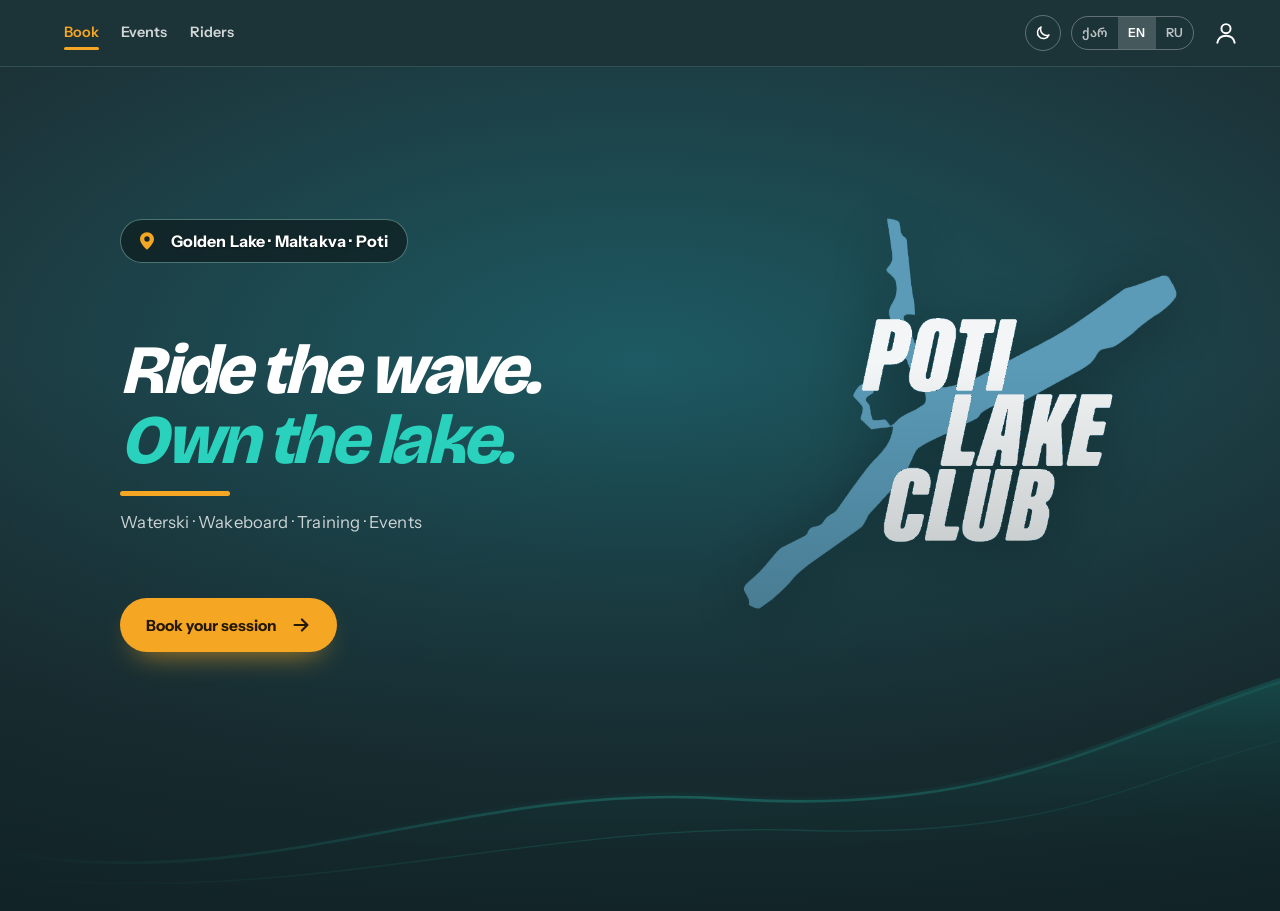
==== index.html @ cf38146a "Lake photo tapped again cancels it; lake tabs removed; lake titles above the hours open that lake Co" ====
<!doctype html>
<html lang="ka">
<head>
  <meta charset="utf-8">
  <meta name="viewport" content="width=device-width, initial-scale=1">
  <title>შენი ტალღა ოქროს ტბაზე — Poti Lake Club</title>
<link rel="canonical" href="https://davitiarchaia.github.io/poti-waterski/">
<meta property="og:type" content="website">
<meta property="og:site_name" content="Poti Lake Club">
<meta property="og:url" content="https://davitiarchaia.github.io/poti-waterski/">
<meta property="og:title" content="Poti Lake Club — წყლის თხილამური და ვეიკბორდი ოქროს ტბაზე">
<meta property="og:description" content="Waterski · Wakeboard · Training · Events — Golden Lake, Maltakva, Poti. დაჯავშნე ონლაინ.">
<meta property="og:image" content="https://davitiarchaia.github.io/poti-waterski/img/app-icon-1024.png">
<meta name="twitter:card" content="summary">
  <meta name="description" content="წყლის თხილამური და ვეიკბორდი ოქროს ტბაზე, მალთაყვა, ფოთი — თავისუფალი საათები, ამინდი და ონლაინ ჯავშანი. Waterski &amp; wakeboard booking on Golden Lake, Poti.">
        <meta name="theme-color" content="#26225b">
  <link rel="icon" type="image/png" href="img/favicon-64.png">
  <link rel="apple-touch-icon" href="img/apple-touch-icon.png">
  <link rel="preconnect" href="https://fonts.googleapis.com">
  <link rel="preconnect" href="https://fonts.gstatic.com" crossorigin>
  <link href="https://fonts.googleapis.com/css2?family=Bricolage+Grotesque:opsz,wght@12..96,500..800&family=Instrument+Sans:wght@400..700&family=Noto+Sans+Display:wght@400;600;700;800&family=Noto+Sans+Georgian:wght@400;600;700;900&display=swap" rel="stylesheet">
  <meta name="color-scheme" content="light dark">
  <script src="theme.js?v=20261126j"></script>
  <link rel="stylesheet" href="styles.css?v=20261126j">
<script>(function(){var o=0;try{o=sessionStorage.getItem("pw.open")||+sessionStorage.getItem("pw.step")>0}catch(e){}if(!o&&!location.hash&&!/[?&]pay=/.test(location.search))document.documentElement.classList.add("gate")})();</script>
<script>document.documentElement.classList.add("boot");setTimeout(function(){document.documentElement.classList.remove("boot")},4000)</script>
<style>html.boot body{visibility:hidden}</style>
</head>
<body>

<header class="top">
  <nav class="top-nav" aria-label="Sections">
    <a href="#bookingForm" data-i18n="navBook"></a>
    <a href="events.html" data-i18n="navEvents"></a>
    <a href="riders.html" data-i18n="navRiders"></a>
  </nav>
  <div class="top-right">
    <div class="lang" role="group" aria-label="Language">
      <button type="button" data-lang="ka">ქარ</button><button type="button" data-lang="en">EN</button><button type="button" data-lang="ru">RU</button>
    </div>
    <div class="account" id="account"></div>
  </div>
</header>

<main class="layout">
  <aside class="visual">
    <img class="hero-bg" src="img/logo-light.png" alt="" fetchpriority="high">
    <svg class="hero-wave" viewBox="0 0 1440 320" preserveAspectRatio="none" aria-hidden="true"><defs><linearGradient id="hw1" x1="0" x2="1"><stop offset="0" stop-color="#2ad1bd" stop-opacity="0"/><stop offset=".55" stop-color="#2ad1bd" stop-opacity=".55"/><stop offset="1" stop-color="#2ad1bd" stop-opacity=".15"/></linearGradient><linearGradient id="hw2" x1="0" x2="0" y1="0" y2="1"><stop offset="0" stop-color="#1aa79a" stop-opacity=".35"/><stop offset="1" stop-color="#0b2a2e" stop-opacity="0"/></linearGradient></defs><path d="M0 250 C 300 300 520 170 820 190 S 1250 120 1440 60 L1440 320 L0 320Z" fill="url(#hw2)"/><path d="M0 255 C 300 305 520 175 820 195 S 1250 125 1440 65" fill="none" stroke="url(#hw1)" stroke-width="3"/><path d="M0 280 C 320 320 600 220 900 230 S 1280 170 1440 130" fill="none" stroke="url(#hw1)" stroke-width="1.5" opacity=".6"/></svg>
    <div class="visual-text">
      <img class="hero-logo" src="img/logo-light.png" alt="Poti Lake Club" width="716" height="647">
      <p class="eyebrow" data-i18n="place"></p>
      <h1><span data-i18n="h1a"></span><br><em data-i18n="h1b"></em></h1>
      <span class="h-bar" aria-hidden="true"></span>
      <p class="hero-sub" data-i18n="heroSub"></p>
      <a class="hero-cta" href="#bookingForm"><span data-i18n="heroCta"></span><svg viewBox="0 0 24 24" width="22" height="22" fill="none" stroke="currentColor" stroke-width="2.4" stroke-linecap="round" stroke-linejoin="round" aria-hidden="true"><path d="M5 12h14M13 6l6 6-6 6"/></svg></a>
      <div class="wx-now" id="wxNow" hidden></div>
    </div>
  </aside>

  <section class="booking" aria-label="Booking">
    <form id="bookingForm" novalidate>
      <section class="offers" id="offers" hidden>
        <h2 data-i18n="offersTitle"></h2>
        <div class="offer-row" id="offerRow"></div>
      </section>
      <fieldset class="step">
        <legend><i>1</i> <span data-i18n="s1"></span></legend>
        <div class="rides" id="rides"></div>
        <div class="equip" id="equipBox" hidden></div>
      </fieldset>

      <fieldset class="step">
        <legend><i>4</i> <span data-i18n="s4"></span> <button type="button" class="help-btn" id="rHelpBtn" aria-label="?" aria-expanded="false" aria-controls="rHelp">?</button></legend>
        <div class="help-pop" id="rHelp" role="tooltip" hidden><b data-i18n="rhTitle"></b><p data-i18n="rhText"></p></div>
        <div class="rgroups" id="rgroups"></div>
        <div class="rg-foot"><button type="button" class="btn-small add-r" id="addRider" data-i18n="addRiders"></button><b id="rTotal" aria-live="polite"></b></div>
        <p class="r-need" id="rNeed" role="alert" data-i18n="errRiders"></p>
      </fieldset>

      <fieldset class="step">
        <legend><i>2</i> <span data-i18n="s2"></span></legend>
        <div class="cal">
          <div class="cal-head">
            <button type="button" class="cal-nav" id="calPrev" aria-label="‹">‹</button>
            <h3 id="calTitle" aria-live="polite"></h3>
            <button type="button" class="cal-nav" id="calNext" aria-label="›">›</button>
          </div>
          <div class="cal-wd" id="calWd"></div>
          <div class="cal-grid" id="calGrid" role="grid"></div>
          <p class="cal-note" id="calNote" hidden></p>
          <ul class="cal-legend">
            <li><i class="lg free"></i><span data-i18n="free"></span></li>
            <li><i class="lg few"></i><span data-i18n="few"></span></li>
            <li><i class="lg full"></i><span data-i18n="full"></span></li>
            <li><i class="lg closed"></i><span data-i18n="closed"></span></li>
          </ul>
        </div>
      </fieldset>

      <fieldset class="step">
        <legend><i>3</i> <span data-i18n="s3q"></span> <small class="day-sub" id="daySub"></small></legend>
        <div class="lake-pick" id="lakePick" hidden><span data-i18n="lakeChoose"></span><div class="lake-opts" id="lakeOpts" role="radiogroup"></div><p class="lake-hint" id="lakeHint" hidden></p></div>
        <div class="legs" id="legs" hidden></div>
        <div class="dur-row"><span><span data-i18n="durLabel"></span> <b id="durLake"></b></span><div class="dur2" id="dur"></div></div>
        <div class="day-wx" id="dayWx" hidden></div>
        <div class="slots" id="slots" role="radiogroup"></div>
        <div class="coach-pick" id="coachPick" hidden>
          <h4 data-i18n="coachTitle"></h4>
          <p class="coach-note" id="coachNote" hidden></p>
          <div class="coaches" id="coaches" role="radiogroup"></div>
        </div>
        <div class="coach-pick" id="boatPick" hidden>
          <h4 data-i18n="boatTitle"></h4>
          <div class="coaches" id="boats" role="radiogroup"></div>
        </div>
      </fieldset>


      <fieldset class="step">
        <legend><i>5</i> <span data-i18n="s5"></span></legend>
        <div class="pay-methods" id="payMethods" role="radiogroup" aria-label="Payment method">
          <label class="pm"><input type="radio" name="paym" value="card" checked><b data-i18n="pmCard"></b><small data-i18n="pmCardSub"></small></label>
          <label class="pm"><input type="radio" name="paym" value="google_pay"><b>Google Pay</b><small data-i18n="pmWallet"></small></label>
          <label class="pm"><input type="radio" name="paym" value="apple_pay"><b>Apple Pay</b><small data-i18n="pmWallet"></small></label>
        </div>
        <p class="pay-secure" id="paySecure"></p>
        <!-- name / e-mail come from the signed-in account; the phone is asked only when the account has none -->
        <input name="name" type="hidden"><input name="email" type="hidden">
        <label id="phoneAsk" hidden><span data-i18n="phoneNeed"></span><input name="phone" type="tel" autocomplete="tel" inputmode="tel" maxlength="30" placeholder="+995 5XX XX XX XX"></label>
        <label><span><span data-i18n="notes"></span> <span class="opt" data-i18n="optional"></span></span><textarea name="notes" rows="2" maxlength="500" data-i18n-ph="notesPh"></textarea></label>
      </fieldset>

      <div class="pass-use" id="passUse" hidden>
        <label class="check"><input type="checkbox" id="usePass"> <span data-i18n="usePass"></span></label>
        <select id="passSel" aria-label="Pass"></select>
      </div>
      <div class="summary" aria-live="polite">
        <div><p id="sumRide"></p><p id="sumWhen" class="muted"></p><span class="sum-offer" id="sumOffer" hidden></span></div>
        <div class="sum-price"><span data-i18n="total"></span><b id="sumTotal"></b></div>
      </div>
      <p class="hold-note" id="holdNote" hidden data-i18n="holdNote"></p>
      <label class="check agree"><input type="checkbox" id="agree"> <span><span data-i18n="agree1"></span> <a href="terms.html" target="_blank" data-i18n="agreeLink"></a></span></label>
      <p class="form-error" id="formError" role="alert"></p>
      <button class="btn" type="submit" id="submitBtn"></button>
      <dialog class="cf-dlg eq-dlg" id="eqDlg" aria-labelledby="eqNoneTitle">
        <button type="button" class="dlg-x" id="eqX" aria-label="Close">✕</button>
        <div class="dlg-ico"><svg viewBox="0 0 64 64" aria-hidden="true"><g transform="rotate(22 22 32)"><rect x="12" y="6" width="8" height="50" rx="4" fill="currentColor"/><rect x="24" y="6" width="8" height="50" rx="4" fill="currentColor"/><rect x="13.5" y="24" width="5" height="6" rx="1.5" fill="#cfeae5"/><rect x="13.5" y="32" width="5" height="5" rx="1.5" fill="#cfeae5"/><rect x="25.5" y="24" width="5" height="6" rx="1.5" fill="#cfeae5"/><rect x="25.5" y="32" width="5" height="5" rx="1.5" fill="#cfeae5"/></g><path d="M31 50c7 5 13 2 15-5l1-5" fill="none" stroke="currentColor" stroke-width="2.6" stroke-linecap="round"/><path d="M47 40l-8-12 19-2z" fill="none" stroke="currentColor" stroke-width="2.6" stroke-linejoin="round"/></svg></div>
        <h3 id="eqNoneTitle" data-i18n="eqNoneTitle"></h3>
        <p data-i18n="eqNoneText"></p>
        <div class="cf-btns"><button type="button" class="btn ghost" id="eqBack" data-i18n="eqNoneBack"></button><button type="button" class="btn" id="eqGo" data-i18n="eqNoneGo"></button></div>
      </dialog>
      <dialog class="cf-dlg eq-dlg" id="coachDlg" aria-labelledby="ncTitle">
        <button type="button" class="dlg-x" id="ncX" aria-label="Close">✕</button>
        <div class="dlg-ico"><svg viewBox="0 0 64 64" aria-hidden="true"><path d="M14 34a14 14 0 1 0 28 0a14 14 0 1 0-28 0z" fill="none" stroke="currentColor" stroke-width="3.2"/><path d="M28 20h26v10H40" fill="none" stroke="currentColor" stroke-width="3.2" stroke-linejoin="round"/><circle cx="28" cy="34" r="5" fill="currentColor"/><path d="M20 20l-6-8" stroke="currentColor" stroke-width="3" stroke-linecap="round"/><path d="M14 12c-3 3-3 6 0 8" fill="none" stroke="currentColor" stroke-width="2.4" stroke-linecap="round"/></svg></div>
        <h3 id="ncTitle" data-i18n="ncTitle"></h3>
        <p data-i18n="ncText"></p>
        <div class="cf-btns"><button type="button" class="btn ghost" id="ncBack" data-i18n="eqNoneBack"></button><button type="button" class="btn" id="ncGo" data-i18n="eqNoneGo"></button></div>
      </dialog>
      <dialog class="cf-dlg" id="confirmDlg" aria-labelledby="cfTitle">
        <h3 id="cfTitle" data-i18n="cfTitle"></h3>
        <p data-i18n="cfLead"></p>
        <p class="cf-sum" id="cfSummary"></p>
        <p class="cf-q" data-i18n="cfQ"></p>
        <p class="muted" data-i18n="cfNote"></p>
        <div class="cf-btns"><button type="button" class="btn ghost" id="cfBack" data-i18n="cfBack"></button><button type="button" class="btn" id="cfGo" data-i18n="cfGo"></button></div>
      </dialog>
      <p class="fine" data-i18n="fine"></p>
    </form>

    <div class="done" id="done" hidden tabindex="-1">
      <div class="tick" aria-hidden="true">✓</div>
      <h2 data-i18n="doneTitle"></h2>
      <p id="doneText"></p>
      <div class="pay-box" id="payBox" hidden>
        <p class="pay-amount" id="payAmount"></p>
        <button class="btn" type="button" id="payBtn" data-i18n="payOnline"></button>
        <p class="fine" id="payNote"></p>
      </div>
      <a class="btn btn-wa" id="doneWa" hidden target="_blank" rel="noopener" data-i18n="doneWa"></a>
      <button class="btn-link" type="button" id="again" data-i18n="again"></button>
    </div>
  </section>
</main>

<section class="mine" id="mine" hidden>
  <div class="mine-inner">
    <h2 data-i18n="myBookings"></h2>
    <div id="mineList"></div>
  </div>
</section>

<section class="passes-sec" id="passesSec" hidden>
  <div class="mine-inner">
    <h2 data-i18n="passesTitle"></h2>
    <p class="muted sec-sub" data-i18n="passesSub"></p>
    <div class="plans" id="plans"></div>
  </div>
</section>

<section class="reviews-sec" id="reviews" hidden>
  <div class="mine-inner">
    <h2 data-i18n="reviewsTitle"></h2>
    <div class="rv-wrap" id="rvWrap"><p class="muted" data-i18n="loading"></p></div>
  </div>
</section>



<section class="weather" id="weather">
  <div class="weather-inner">
    <h2 data-i18n="wxTitle"></h2>
    <div class="wx-days" id="wxDays"><p class="muted" data-i18n="loading"></p></div>
    <p class="fine left" data-i18n="rideNote"></p>
  </div>
</section>

<section class="lakes-sec" id="lakesSec" hidden>
  <div class="mine-inner">
    <h2 data-i18n="lakesTitle"></h2>
    <p class="muted sec-sub" data-i18n="lakesSub"></p>
    <div class="lakes" id="lakes"></div>
  </div>
</section>

<section class="info" id="visit">
  <div class="info-card">
    <h3 data-i18n="where"></h3>
    <p data-i18n="address"></p>
    <iframe title="Golden Lake, Maltakva, Poti" loading="lazy"
      src="https://www.openstreetmap.org/export/embed.html?bbox=41.672%2C42.098%2C41.708%2C42.120&layer=mapnik&marker=42.10874%2C41.68986"></iframe>
    <a href="https://www.google.com/maps/search/?api=1&query=42.10874,41.68986" target="_blank" rel="noopener" data-i18n="openMaps"></a>
  </div>
  <div class="info-card">
    <h3 data-i18n="howTitle"></h3>
    <ul>
      <li><b data-i18n="hw1"></b><span data-i18n="hw1v"></span></li>
      <li><b data-i18n="hw2"></b><span data-i18n="hw2v"></span></li>
      <li><b data-i18n="hw3"></b><span data-i18n="hw3v"></span></li>
      <li><b data-i18n="hw4"></b><span data-i18n="hw4v"></span></li>
      <li><b data-i18n="hw5"></b><span data-i18n="hw5v"></span></li>
    </ul>
    <p class="fine left" data-i18n="howNote"></p>
    <a class="btn-small primary dir" href="https://www.google.com/maps/dir/?api=1&destination=42.10874,41.68986" target="_blank" rel="noopener" data-i18n="dirBtn"></a>
  </div>
  <div class="info-card know-card">
    <h3 data-i18n="know"></h3>
    <ul>
      <li><b data-i18n="k1"></b><span data-i18n="k1v"></span></li>
      <li><b data-i18n="k2"></b><span data-i18n="k2v"></span></li>
      <li><b data-i18n="k3"></b><span data-i18n="k3v"></span></li>
    </ul>
  </div>
  <div class="info-card">
    <h3 data-i18n="contact"></h3>
    <ul id="contactList"></ul>
  </div>
</section>

<footer class="foot">
  <div class="foot-inner">
    <div class="foot-brand">
      <a class="brand" href="index.html" aria-label="Poti Lake Club">
        <img class="logo" src="img/logo-light-360.png" alt="" width="52" height="47"><span>POTI <b>LAKE CLUB</b></span>
      </a>
      <p data-i18n="footTag"></p>
      <p class="foot-champ">🏆 <span data-i18n="champ"></span></p>
    </div>
    <nav class="foot-col" aria-label="Footer">
      <h4 data-i18n="footNav"></h4>
      <a href="#bookingForm" data-i18n="navBook"></a>
      <a href="#reviews" data-i18n="navReviews"></a>
      <a href="events.html" data-i18n="navEvents"></a>
      <a href="riders.html" data-i18n="navRiders"></a>
      <a href="#visit" data-i18n="navVisit"></a>
    </nav>
    <div class="foot-col">
      <h4 data-i18n="footContact"></h4>
      <div id="footContact"></div>
    </div>
  </div>
  <div class="foot-bottom">
    <p>© <span id="yr"></span> Poti Lake Club · Golden Lake, Maltakva, Poti</p>
    <p class="foot-links"><a href="terms.html" data-i18n="termsLink"></a> · <a href="terms.html#privacy" data-i18n="privacyLink"></a></p>
    <p class="credits">Photo: KaLisa Veer (Unsplash) · Weather: <a href="https://open-meteo.com" target="_blank" rel="noopener">Open-Meteo</a></p>
  </div>
</footer>

<a class="fab" id="fab" target="_blank" rel="noopener" hidden>
  <svg viewBox="0 0 24 24" aria-hidden="true"><path fill="currentColor" d="M12 2a10 10 0 0 0-8.6 15.1L2 22l5-1.3A10 10 0 1 0 12 2Zm0 18.2a8.2 8.2 0 0 1-4.2-1.1l-.3-.2-3 .8.8-2.9-.2-.3A8.2 8.2 0 1 1 12 20.2Zm4.5-6.1c-.2-.1-1.5-.7-1.7-.8s-.4-.1-.6.1-.7.8-.8 1-.3.2-.5.1a6.7 6.7 0 0 1-3.3-2.9c-.3-.4.2-.4.7-1.3.1-.2 0-.3 0-.4l-.8-1.8c-.2-.5-.4-.4-.6-.4h-.5a1 1 0 0 0-.7.3 3 3 0 0 0-.9 2.2 5.2 5.2 0 0 0 1.1 2.7 11.8 11.8 0 0 0 4.5 4c1.7.7 2.3.8 3.2.6a2.7 2.7 0 0 0 1.8-1.2 2.2 2.2 0 0 0 .1-1.3c0-.1-.2-.2-.4-.3Z"/></svg>
  <span id="fabTxt"></span>
</a>

<!-- sign in / sign up -->
<dialog class="modal" id="authModal" aria-labelledby="authTitle">
  <form method="dialog" class="modal-x"><button aria-label="Close" data-i18n-aria="close">×</button></form>
  <div class="tabs" role="tablist">
    <button type="button" role="tab" data-tab="in" data-i18n="signIn"></button>
    <button type="button" role="tab" data-tab="up" data-i18n="signUp"></button>
  </div>
  <p class="modal-intro" id="authIntro" data-i18n="authIntro"></p>
  <form id="authForm" novalidate>
    <h2 class="sr" id="authTitle"></h2>
    <div class="up-only">
      <label><span data-i18n="username"></span><input name="username" autocomplete="username" maxlength="20" pattern="[a-z0-9_]{3,20}" autocapitalize="none" spellcheck="false"><small class="hint" data-i18n="usernameHint"></small></label>
      <label><span data-i18n="fullName"></span><input name="full_name" autocomplete="name" maxlength="80"></label>
      <label><span data-i18n="birthDate"></span><input name="birth_date" type="date" min="1900-01-01" autocomplete="bday"></label>
      <label><span data-i18n="phone"></span><input name="phone" type="tel" autocomplete="tel" maxlength="30" placeholder="+995 5XX XX XX XX"></label>
    </div>
    <label><span data-i18n="email"></span><input name="email" type="email" autocomplete="email" required></label>
    <label><span data-i18n="password"></span><input name="password" type="password" minlength="8" required><small class="hint up-only" data-i18n="pwHint"></small></label>
    <p class="form-error" id="authError" role="alert"></p>
    <p class="form-ok" id="authOk" role="status"></p>
    <p class="priv-note up-only" data-i18n="privNote"></p>
    <button class="btn" type="submit" id="authBtn"></button>
    <p class="switch"><span id="switchQ"></span> <button type="button" class="btn-link inline" id="switchBtn"></button></p>
  </form>
</dialog>

<dialog class="modal gal-modal" id="galModal" aria-label="Photos">
  <form method="dialog" class="modal-x"><button aria-label="Close" data-i18n-aria="close">×</button></form>
  <figure class="gal-fig">
    <button type="button" class="gal-nav prev" id="galPrev" aria-label="‹">‹</button>
    <img id="galImg" alt="">
    <button type="button" class="gal-nav next" id="galNext" aria-label="›">›</button>
    <figcaption id="galCap"></figcaption>
  </figure>
  <div class="gal-thumbs" id="galThumbs"></div>
</dialog>

<dialog class="modal" id="reviewModal" aria-labelledby="rvTitle">
  <form method="dialog" class="modal-x"><button aria-label="Close" data-i18n-aria="close">×</button></form>
  <h2 id="rvTitle" data-i18n="reviewTitle"></h2>
  <p class="muted" id="rvFor"></p>
  <form id="reviewForm" novalidate>
    <div class="star-pick" role="radiogroup" aria-labelledby="rvTitle">
      <input type="radio" name="rating" id="st5" value="5"><label for="st5" title="5">★</label>
      <input type="radio" name="rating" id="st4" value="4"><label for="st4" title="4">★</label>
      <input type="radio" name="rating" id="st3" value="3"><label for="st3" title="3">★</label>
      <input type="radio" name="rating" id="st2" value="2"><label for="st2" title="2">★</label>
      <input type="radio" name="rating" id="st1" value="1"><label for="st1" title="1">★</label>
    </div>
    <textarea name="text" rows="4" maxlength="800" data-i18n-ph="reviewPh"></textarea>
    <p class="form-error" id="rvError" role="alert"></p>
    <button class="btn" type="submit" data-i18n="send"></button>
  </form>
</dialog>
<div class="toast" id="toast" role="status" hidden></div>

<script src="config.js?v=20261126j"></script>
<script src="demo.js?v=20261126j" defer></script>
<script src="i18n.js?v=20261126j"></script>
<script src="community-i18n.js?v=20261126j"></script>
<script src="lib.js?v=20261126j"></script>
<script src="auth-ui.js?v=20261126j"></script>
<script src="app.js?v=20261126j"></script>
<script src="wizard.js?v=20261126j"></script>
</body>
</html>
---- styles.css ----
*{box-sizing:border-box;margin:0;padding:0}
[hidden]{display:none!important}
body{font-family:'Instrument Sans','Noto Sans Display','Noto Sans Georgian',system-ui,sans-serif;color:var(--ink);background:var(--bg);line-height:1.5;-webkit-font-smoothing:antialiased}
h1,h2,h3,legend{font-family:'Bricolage Grotesque','Noto Sans Display','Noto Sans Georgian','Instrument Sans',sans-serif;letter-spacing:-.02em}
:lang(ka) h1,:lang(ka) h2,:lang(ka) h3,:lang(ka) legend{letter-spacing:0}
img,iframe{display:block;max-width:100%}
button{font:inherit;cursor:pointer;color:inherit}
button:disabled{cursor:not-allowed}
button:focus-visible,a:focus-visible,input:focus-visible,select:focus-visible{outline:2px solid var(--lake);outline-offset:2px}
.muted{color:var(--muted)}
.sr{position:absolute;width:1px;height:1px;overflow:hidden;clip:rect(0 0 0 0);white-space:nowrap}

/* ---------- header ---------- */
.top{position:sticky;top:0;z-index:30;display:flex;justify-content:space-between;align-items:center;gap:1rem;padding:.7rem clamp(16px,3vw,32px);background:var(--navy);color:#fff;min-height:56px}
.brand{display:flex;align-items:center;gap:.55rem;text-decoration:none;font-family:'Bricolage Grotesque','Instrument Sans',system-ui,sans-serif;font-weight:600;letter-spacing:.08em;white-space:nowrap}
.brand svg{width:30px;height:30px;color:var(--mint)}
.brand b{font-weight:900}
.top-right{display:flex;align-items:center;gap:.6rem}
.lang{display:flex;border:1px solid rgba(255,255,255,.3);border-radius:999px;overflow:hidden}
.lang button{background:none;border:0;color:#fff;font-size:.78rem;font-weight:600;padding:.4rem .65rem;opacity:.7}
.lang button[aria-pressed=true]{background:rgba(255,255,255,.18);opacity:1}
.account{position:relative}
.acc-btn{display:flex;align-items:center;gap:.45rem;background:var(--orange);color:#fff;border:0;border-radius:999px;padding:.45rem .95rem;font-weight:700;font-size:.88rem}
.acc-btn.on{background:rgba(255,255,255,.12);padding:.3rem .8rem .3rem .3rem}
.avatar{display:grid;place-items:center;width:28px;height:28px;border-radius:50%;background:var(--mint);color:var(--head);font-weight:800;font-size:.85rem}
.acc-name{max-width:120px;overflow:hidden;text-overflow:ellipsis;white-space:nowrap}
.acc-menu{position:absolute;right:0;top:calc(100% + 8px);min-width:200px;background:var(--card);color:var(--ink);border-radius:14px;box-shadow:0 18px 40px -12px color-mix(in srgb,var(--night) 40%,transparent);padding:.4rem;display:grid}
.acc-menu a,.acc-menu button{display:block;text-align:left;text-decoration:none;background:none;border:0;padding:.65rem .8rem;border-radius:10px;font-weight:600;font-size:.92rem}
.acc-menu a:hover,.acc-menu button:hover{background:var(--bg)}

/* ---------- layout ---------- */
.layout{display:grid;grid-template-columns:minmax(0,5fr) minmax(0,7fr);min-height:calc(100svh - 56px)}
.visual{position:sticky;top:56px;height:calc(100svh - 56px);overflow:hidden;color:#fff;background:var(--deep)}
.visual img{position:absolute;inset:0;width:100%;height:100%;object-fit:cover}
.visual::after{content:"";position:absolute;inset:0;background:linear-gradient(180deg,color-mix(in srgb,var(--night) 15%,transparent) 25%,color-mix(in srgb,var(--night) 88%,transparent))}
.visual-text{position:absolute;z-index:2;left:clamp(20px,4vw,48px);right:20px;bottom:clamp(24px,5vw,56px)}
.eyebrow{text-transform:uppercase;letter-spacing:.18em;font-size:.75rem;font-weight:600;color:var(--mint)}
.visual h1{font-size:clamp(2.8rem,6vw,5.5rem);font-weight:900;line-height:.95;margin:.6rem 0 1.2rem}
:lang(ka) .visual h1{font-size:clamp(2.4rem,5vw,4.6rem);line-height:1.05}
.visual h1 em{font-style:normal;color:var(--mint)}
.chips{list-style:none;display:flex;flex-wrap:wrap;gap:.5rem}
.chips li{background:rgba(255,255,255,.14);backdrop-filter:blur(6px);border:1px solid rgba(255,255,255,.25);padding:.35rem .8rem;border-radius:999px;font-size:.85rem}
.wx-now{display:inline-flex;align-items:center;gap:.8rem;margin-top:1rem;padding:.5rem 1rem;border-radius:14px;background:color-mix(in srgb,var(--night) 55%,transparent);backdrop-filter:blur(6px);font-size:.9rem}
.wn-ic{font-size:1.6rem}
.wx-now b{font-size:1.15rem}

.booking{padding:clamp(20px,4vw,48px);max-width:760px;width:100%}
.step{border:0;margin-bottom:2rem;min-width:0}
legend{display:flex;align-items:center;flex-wrap:wrap;gap:.6rem;font-size:1.25rem;font-weight:800;margin-bottom:.9rem}
legend i{font-style:normal;display:grid;place-items:center;width:28px;height:28px;border-radius:50%;background:var(--navy);color:#fff;font-size:.85rem;font-family:'Instrument Sans'}
.day-sub{font-family:'Instrument Sans','Noto Sans Display','Noto Sans Georgian',sans-serif;font-size:.9rem;font-weight:500;color:var(--muted)}

/* rides */
.rides{display:grid;grid-template-columns:1fr 1fr;gap:.75rem}
.ride{position:relative;display:flex;flex-direction:column;gap:.2rem;padding:1rem 1rem 1rem 1.1rem;background:var(--card);border:2px solid var(--line);border-radius:var(--r);cursor:pointer;transition:border-color .15s,box-shadow .15s}
.ride:hover{border-color:var(--mist)}
.ride input{position:absolute;opacity:0;pointer-events:none}
.ride b{font-size:1.02rem}
.ride small{color:var(--muted);font-size:.83rem}
.ride .price{margin-top:.35rem;font-weight:700;color:var(--head2)}
.ride:has(input:checked){border-color:var(--orange);box-shadow:0 0 0 4px color-mix(in srgb,var(--mint) 15%,transparent)}
.ride:has(input:focus-visible){outline:2px solid var(--ink);outline-offset:2px}
.ride .tag{position:absolute;top:-10px;right:12px;background:var(--mint);color:var(--head);font-size:.68rem;font-weight:700;padding:.15rem .5rem;border-radius:999px}

/* calendar */
.cal{position:relative;isolation:isolate;overflow:hidden;background:linear-gradient(180deg,rgba(255,255,255,0),rgba(255,255,255,.08)),url(calendar-bg.jpg) center 40%/cover no-repeat,var(--card);border:2px solid var(--line);border-radius:var(--r);padding:1rem}
.cal .cal-head h3{background:rgba(255,255,255,.9);padding:.25rem .9rem;border-radius:999px;box-shadow:0 2px 8px rgba(0,0,0,.08)}
.cal .cal-wd span,.cal .cal-legend,.cal .cal-note{color:#1f2b37;font-weight:600}
.cal .cal-legend{background:rgba(255,255,255,.9);border-radius:10px;padding:.4rem .7rem;width:fit-content}
.cal .cal-wd span{background:rgba(255,255,255,.88);border-radius:6px}
.cal .cal-nav{background:rgba(255,255,255,.92);box-shadow:0 2px 8px rgba(0,0,0,.08)}
.cal .cd{box-shadow:0 2px 8px rgba(0,0,0,.08);background:rgba(255,255,255,.9);-webkit-backdrop-filter:blur(3px);backdrop-filter:blur(3px)}
.cal .cd.full{background:rgba(251,238,238,.9)}
.cal .cd.closed{background:rgba(255,255,255,.55);color:var(--muted);box-shadow:none}
.cal .cd[aria-pressed=true]{background:var(--navy)}
.cal-head{display:flex;align-items:center;justify-content:space-between;margin-bottom:.75rem}
.cal-head h3{font-size:1.15rem}
.cal-nav{width:38px;height:38px;border-radius:50%;border:1px solid var(--line);background:var(--bg);font-size:1.3rem;line-height:1}
.cal-nav:disabled{opacity:.35}
.cal-wd,.cal-grid{display:grid;grid-template-columns:repeat(7,minmax(0,1fr));gap:.35rem}
.cal-wd span{text-align:center;font-size:.72rem;text-transform:uppercase;letter-spacing:.05em;color:var(--muted);padding:.2rem 0}
.cd{position:relative;aspect-ratio:1/1;min-height:44px;display:flex;flex-direction:column;align-items:center;justify-content:center;gap:0;border-radius:12px;border:2px solid transparent;background:var(--bg);font-weight:700}
.cd b{font-size:1rem;font-family:inherit}
.cd .cd-wx{font-size:.8rem;line-height:1}
.cd .dot{position:absolute;bottom:5px;width:6px;height:6px;border-radius:50%}
.cd.free .dot{background:var(--free)} .cd.few .dot{background:var(--few)} .cd.full .dot{background:var(--full)}
.cd.free:hover,.cd.few:hover{border-color:var(--mist)}
.cd.full{color:var(--full);background:var(--full-bg)}
.cd.closed{background:transparent;color:var(--mist);font-weight:500}
.cd.loading{background:repeating-linear-gradient(90deg,var(--tint),var(--bg) 50%,var(--tint));background-size:200% 100%;animation:shim 1.2s linear infinite;color:transparent}
.cd.today b{text-decoration:underline;text-underline-offset:3px}
.cd[aria-pressed=true]{background:var(--navy);color:#fff;border-color:var(--navy)}
.cd[aria-pressed=true] .dot{box-shadow:0 0 0 2px var(--navy)}
@keyframes shim{to{background-position:-200% 0}}
.cal-note{margin-top:.75rem;color:var(--muted);font-size:.9rem}
.cal-legend{list-style:none;display:flex;flex-wrap:wrap;gap:1rem;margin-top:.8rem;font-size:.8rem;color:var(--muted)}
.cal-legend li{display:flex;align-items:center;gap:.35rem}
.lg{width:10px;height:10px;border-radius:50%;display:inline-block}
.lg.free{background:var(--free)}.lg.few{background:var(--few)}.lg.full{background:var(--full)}.lg.closed{background:var(--mist)}

/* hours */
.day-wx{display:flex;flex-wrap:wrap;align-items:center;gap:.4rem 1rem;padding:.7rem 1rem;margin-bottom:.8rem;background:var(--tint);border-radius:12px;font-size:.88rem}
.dw-ic{font-size:1.4rem}
.score{display:inline-flex;align-items:center;gap:.3rem;font-weight:700;font-size:.78rem;padding:.15rem .55rem;border-radius:999px;background:var(--card);border:1px solid var(--line)}
.score::before{content:"";width:8px;height:8px;border-radius:50%}
.score.good::before{background:var(--good)} .score.fair::before{background:var(--warn)} .score.poor::before{background:var(--crit)}
.slots{display:grid;grid-template-columns:repeat(auto-fill,minmax(108px,1fr));gap:.5rem}
.slot{display:flex;flex-direction:column;align-items:flex-start;gap:.05rem;padding:.6rem .75rem;background:var(--card);border:2px solid var(--line);border-radius:12px;text-align:left}
.slot b{font-size:1.02rem}
.slot .se{font-size:.72rem;color:var(--muted)}
.slot .sw{font-size:.74rem;color:var(--muted);margin-top:.15rem;white-space:nowrap}
.slot:hover:not(:disabled){border-color:var(--mist)}
.slot[aria-checked=true]{background:var(--orange);border-color:var(--orange);color:#fff}
.slot[aria-checked=true] .se,.slot[aria-checked=true] .sw{color:rgba(255,255,255,.85)}
.slot:disabled{background:repeating-linear-gradient(-45deg,var(--tint) 0 6px,var(--line) 6px 12px);color:var(--mist);border-color:var(--line)}
.slot:disabled b{text-decoration:line-through}
.slots .hint{grid-column:1/-1;color:var(--muted);font-size:.92rem}

/* riders + inputs */
.riders{display:flex;gap:.75rem;flex-wrap:wrap}
.stepper{display:flex;align-items:center;background:var(--card);border:2px solid var(--line);border-radius:12px}
.stepper button{width:44px;height:44px;background:none;border:0;font-size:1.3rem}
.stepper output{min-width:32px;text-align:center;font-weight:700;font-size:1.1rem}
.riders select{flex:1;min-width:200px}
.row{display:grid;grid-template-columns:1fr 1fr;gap:.75rem;margin-bottom:.75rem}
label{display:grid;gap:.3rem;font-size:.85rem;font-weight:600}
.opt{color:var(--muted);font-weight:400}
input,select,textarea{font:inherit;font-weight:400;padding:.8rem 1rem;border:2px solid var(--line);border-radius:12px;background:var(--card);width:100%;color:var(--ink)}
input:focus,select:focus,textarea:focus{outline:none;border-color:var(--lake)}
.hint{font-weight:400;color:var(--muted);font-size:.76rem}

/* summary + buttons */
.summary{display:flex;justify-content:space-between;align-items:center;gap:1rem;padding:1rem 1.2rem;background:var(--navy);color:#fff;border-radius:var(--r);margin-bottom:.75rem}
.summary p{font-weight:600}
.summary .muted{color:rgba(255,255,255,.65);font-weight:400;font-size:.9rem}
.sum-price{text-align:right}
.sum-price span{display:block;font-size:.75rem;opacity:.65}
.sum-price b{font-family:'Bricolage Grotesque','Noto Sans Display','Noto Sans Georgian',sans-serif;font-size:1.35rem;color:var(--mint)}
.form-error{color:#c62828;font-weight:600;min-height:1.4em;font-size:.9rem}
.form-ok{color:#08770a;font-weight:600;font-size:.9rem}
.form-ok:empty{display:none}
.btn{display:flex;justify-content:center;align-items:center;width:100%;background:var(--orange);color:#fff;border:0;border-radius:999px;padding:1rem 1.4rem;font-weight:700;font-size:1.05rem;text-decoration:none;transition:transform .15s,box-shadow .15s}
.btn:hover:not(:disabled){transform:translateY(-2px);box-shadow:0 10px 24px -8px color-mix(in srgb,var(--mint) 70%,transparent)}
.btn:disabled{opacity:.6}
.btn-wa{background:#25d366}
.btn-link{background:none;border:0;color:var(--muted);text-decoration:underline;margin-top:1rem}
.btn-link.inline{margin:0;color:var(--head2);font-weight:700}
.btn-small{border:1px solid var(--line);background:var(--card);border-radius:999px;padding:.4rem .85rem;font-weight:600;font-size:.82rem;white-space:nowrap}
.btn-small.primary{background:var(--navy);border-color:var(--navy);color:#fff}
.btn-small.ghost:hover{border-color:var(--ink)}
.btn-small.danger{border-color:var(--crit);color:var(--crit)}
.fine{color:var(--muted);font-size:.82rem;text-align:center;margin-top:.75rem}
.fine.left{text-align:left}
.done{text-align:center;padding:3rem 1rem;max-width:480px;margin:0 auto}
.done:focus{outline:none}
.tick{width:72px;height:72px;margin:0 auto 1.2rem;border-radius:50%;background:var(--lake);color:#fff;display:grid;place-items:center;font-size:2rem;font-weight:700}
.done h2{font-size:2rem;margin-bottom:.6rem}
.done p{color:var(--muted);margin-bottom:1.5rem}

/* badges (status: icon shape + label, never color alone) */
.badge{display:inline-flex;align-items:center;gap:.35rem;font-size:.78rem;font-weight:700;padding:.2rem .6rem;border-radius:999px;white-space:nowrap;border:1px solid}
.badge::before{font-size:.8rem;line-height:1}
.badge.new{color:var(--head2);background:var(--tint);border-color:var(--sunsoft)}.badge.new::before{content:"●"}
.badge.confirmed{color:var(--head2);background:var(--tint);border-color:var(--mint)}.badge.confirmed::before{content:"✓"}
.badge.cancelled{color:var(--full);background:var(--full-bg);border-color:color-mix(in srgb,var(--full) 35%,transparent)}.badge.cancelled::before{content:"✕"}

/* my bookings */
.mine{padding:clamp(24px,4vw,48px);background:var(--card);border-top:1px solid var(--line)}
.mine-inner,.weather-inner{max-width:1100px;margin:0 auto}
.mine h2,.weather h2{font-size:1.6rem;margin-bottom:1rem}
.mine h3{font-size:.85rem;text-transform:uppercase;letter-spacing:.08em;color:var(--muted);margin:1rem 0 .5rem;font-family:'Instrument Sans','Noto Sans Display','Noto Sans Georgian',sans-serif}
.mine ul{list-style:none;display:grid;gap:.5rem}
.mb{display:grid;grid-template-columns:1fr auto auto;align-items:center;gap:1rem;padding:.85rem 1rem;background:var(--bg);border-radius:12px}
.mb div{display:grid}
.mb div span{color:var(--muted);font-size:.88rem}
.past .mb{opacity:.7}

/* weather */
.weather{padding:clamp(24px,4vw,48px);background:linear-gradient(180deg,#eeebf9,var(--bg))}
.wx-days{display:grid;grid-template-columns:1.4fr repeat(7,minmax(0,1fr));gap:.6rem}
.wx-card{display:flex;flex-direction:column;align-items:flex-start;gap:.2rem;padding:.9rem;background:var(--card);border-radius:14px;border:1px solid var(--line);font-size:.82rem;min-width:0}
.wx-card small{text-transform:uppercase;letter-spacing:.06em;color:var(--muted);font-weight:600;font-size:.7rem}
.wx-card .big{font-size:1.7rem;line-height:1.2}
.wx-card .temp{font-size:1.25rem;font-family:'Bricolage Grotesque','Noto Sans Display','Noto Sans Georgian',sans-serif}
.wx-card .temp span{font-size:.85rem;color:var(--muted);font-weight:600}
.wx-card .score{margin-top:.3rem}
.wx-card.now{background:var(--navy);color:#fff;border-color:var(--navy)}
.wx-card.now small{color:rgba(255,255,255,.65)}
.wx-card.now .temp{font-size:2rem}
.wx-card dl{display:grid;grid-template-columns:auto auto;gap:.1rem .8rem;margin-top:.4rem;font-size:.78rem}
.wx-card dt{opacity:.65}
.wx-card dd{white-space:nowrap}

/* info */
.info{display:grid;grid-template-columns:repeat(4,minmax(0,1fr));gap:1rem;padding:clamp(24px,4vw,48px);background:var(--card);border-top:1px solid var(--line);scroll-margin-top:60px}
.info-card{background:var(--bg);border-radius:var(--r);padding:1.4rem}
.info-card h3{font-size:1.2rem;margin-bottom:.5rem}
.info-card p{color:var(--muted);margin-bottom:.75rem}
.info-card iframe{width:100%;height:170px;border:0;border-radius:12px;margin-bottom:.6rem}
.info-card>a{font-weight:600;color:var(--head2);font-size:.9rem}
.info-card ul{list-style:none}
.info-card li{padding:.5rem 0;border-bottom:1px solid var(--line);font-size:.92rem;display:flex;justify-content:space-between;gap:1rem}
.info-card li:last-child{border:0}
.info-card li b{font-weight:600}
.info-card li.only{display:block;color:var(--muted)}
.foot{background:var(--navy);color:rgba(255,255,255,.6);text-align:center;padding:1.5rem 16px;font-size:.82rem}
.credits{font-size:.72rem;margin-top:.3rem}

/* modal */
.modal{border:0;border-radius:20px;padding:1.6rem;width:min(440px,calc(100vw - 32px));margin:auto;box-shadow:0 30px 80px -20px color-mix(in srgb,var(--night) 50%,transparent)}
.modal::backdrop{background:color-mix(in srgb,var(--night) 55%,transparent);backdrop-filter:blur(3px)}
.modal-x{position:absolute;top:.8rem;right:.8rem}
.modal-x button{width:34px;height:34px;border-radius:50%;border:0;background:var(--bg);font-size:1.3rem;line-height:1}
.tabs{display:flex;gap:.3rem;background:var(--bg);padding:.3rem;border-radius:999px;margin:0 2.5rem 1rem 0}
.tabs button{flex:1;border:0;background:none;padding:.55rem;border-radius:999px;font-weight:700;color:var(--muted)}
.tabs button[aria-selected=true]{background:var(--card);color:var(--ink);box-shadow:0 2px 8px -2px rgba(0,0,0,.15)}
.modal-intro{color:var(--muted);font-size:.9rem;margin-bottom:1rem}
#authForm{display:grid;gap:.8rem}
.up-only{display:grid;gap:.8rem}
.modal[data-mode=in] .up-only{display:none}
.switch{text-align:center;font-size:.88rem;color:var(--muted)}

/* ---------- owner dashboard ---------- */
.owner-main{max-width:1240px;margin:0 auto;padding:clamp(16px,3vw,32px)}
.o-head{display:flex;justify-content:space-between;align-items:flex-end;flex-wrap:wrap;gap:1rem;margin-bottom:1.2rem}
.o-head h1{font-size:clamp(1.6rem,3vw,2.2rem)}
.o-head p{color:var(--muted);font-size:.85rem}
.o-gate{max-width:440px;margin:12vh auto;text-align:center;background:var(--card);border-radius:20px;padding:2rem;border:1px solid var(--line)}
.o-gate h1{font-size:1.6rem;margin-bottom:.5rem}
.o-gate p{color:var(--muted);margin-bottom:1.2rem}
.kpis{display:grid;grid-template-columns:repeat(5,minmax(0,1fr));gap:.8rem;margin-bottom:1rem}
.kpi{background:var(--card);border:1px solid var(--line);border-radius:var(--r);padding:1rem 1.1rem}
.kpi small{display:block;color:var(--muted);font-size:.78rem;font-weight:600}
.kpi b{display:block;font-family:'Bricolage Grotesque','Noto Sans Display','Noto Sans Georgian',sans-serif;font-size:2rem;line-height:1.15;margin-top:.2rem}
.kpi.alert{border-color:var(--sunsoft);background:var(--bg)}
.panels{display:grid;grid-template-columns:2fr 1fr;gap:.8rem;margin-bottom:1rem}
.panel{background:var(--card);border:1px solid var(--line);border-radius:var(--r);padding:1.1rem 1.2rem;min-width:0}
.panel h2{font-size:1rem;margin-bottom:.8rem;font-family:'Instrument Sans','Noto Sans Display','Noto Sans Georgian',sans-serif;font-weight:700}
.panel-head{display:flex;justify-content:space-between;align-items:center;gap:.5rem;margin-bottom:.8rem}
.panel-head h2{margin:0}
/* bar chart */
.chart{position:relative}
.chart svg{display:block;width:100%;height:auto;overflow:visible}
.chart .gridline{stroke:var(--grid);stroke-width:1}
.chart .axis{fill:var(--muted);font-size:10px;font-family:'Instrument Sans',sans-serif}
.chart .bar{fill:var(--series-1)}
.chart .bar.dim{opacity:.35}
.chart .hit{fill:transparent;cursor:pointer}
.chart .cap{stroke:var(--mist);stroke-width:1;stroke-dasharray:3 3}
.tip{position:absolute;pointer-events:none;background:var(--navy);color:#fff;font-size:.78rem;padding:.45rem .65rem;border-radius:8px;white-space:nowrap;transform:translate(-50%,-110%);box-shadow:0 8px 20px -8px rgba(0,0,0,.4)}
.tip b{display:block}
.hbars{display:grid;gap:.7rem}
.hbar{display:grid;grid-template-columns:minmax(0,1fr) auto;gap:.2rem .6rem;font-size:.86rem}
.hbar .track{grid-column:1/-1;height:10px;background:var(--tint);border-radius:5px;overflow:hidden}
.hbar .fill{height:100%;background:var(--series-1);border-radius:0 4px 4px 0;min-width:2px}
.hbar b{font-variant-numeric:tabular-nums}
.empty{color:var(--muted);font-size:.9rem;padding:1rem 0}
.o-wx{display:grid;grid-template-columns:repeat(7,minmax(0,1fr));gap:.5rem}
.o-wx .wx-card{padding:.7rem}
/* table */
.filters{display:flex;flex-wrap:wrap;gap:.6rem;align-items:center;margin-bottom:.8rem}
.seg{display:flex;background:var(--bg);border-radius:999px;padding:.25rem}
.seg button{border:0;background:none;padding:.4rem .85rem;border-radius:999px;font-weight:600;font-size:.84rem;color:var(--muted);white-space:nowrap}
.seg button[aria-pressed=true]{background:var(--card);color:var(--ink);box-shadow:0 2px 6px -2px rgba(0,0,0,.15)}
.seg .count{display:inline-block;min-width:1.4em;margin-left:.3rem;padding:0 .35rem;border-radius:999px;background:var(--line);font-size:.72rem;color:var(--ink)}
.filters input[type=search]{flex:1;min-width:200px;padding:.55rem .9rem;border-radius:999px}
.tbl-wrap{overflow-x:auto;border-radius:12px;border:1px solid var(--line)}
table{width:100%;border-collapse:collapse;font-size:.88rem;background:var(--card)}
th{text-align:left;font-size:.72rem;text-transform:uppercase;letter-spacing:.06em;color:var(--muted);font-weight:700;padding:.7rem .8rem;background:var(--bg);border-bottom:1px solid var(--line);white-space:nowrap}
td{padding:.7rem .8rem;border-bottom:1px solid var(--line);vertical-align:top}
tr:last-child td{border-bottom:0}
td.when b{display:block;white-space:nowrap}
td.when span,td.who span{color:var(--muted);font-size:.8rem;display:block}
td.who a{color:var(--head2);font-weight:600;text-decoration:none}
td.notes{max-width:220px;color:var(--muted);font-size:.82rem}
td.act{white-space:nowrap;text-align:right}
td.act .btn-small+.btn-small{margin-left:.3rem}
tr.is-cancelled td{opacity:.55}
.o-foot{display:flex;justify-content:space-between;align-items:center;gap:1rem;margin-top:.8rem;color:var(--muted);font-size:.8rem}

/* ---------- responsive ---------- */
@media (max-width:1100px){
  .wx-days{grid-template-columns:repeat(4,minmax(0,1fr))}
  .wx-card.now{grid-column:span 2}
  .kpis{grid-template-columns:repeat(3,minmax(0,1fr))}
  .panels{grid-template-columns:1fr}
  .info{grid-template-columns:repeat(2,minmax(0,1fr))}
}
@media (max-width:900px){
  .layout{grid-template-columns:minmax(0,1fr)}
  .visual{position:relative;top:0;height:auto;min-height:300px}
  .visual-text{position:relative;left:auto;right:auto;bottom:auto;padding:110px 20px 24px}
  .visual h1{font-size:clamp(2.2rem,9vw,3rem)}
  .booking{margin:0 auto}
  .info{grid-template-columns:repeat(2,minmax(0,1fr))}
  .o-wx{grid-template-columns:repeat(4,minmax(0,1fr))}
}
@media (max-width:560px){
  .rides,.row{grid-template-columns:1fr}
  .brand span{display:none}
  .acc-name{max-width:70px}
  .lang button{padding:.4rem .5rem}
  .cal{padding:.6rem}
  .cal-wd,.cal-grid{gap:.2rem}
  .cd .cd-wx{display:none}
  .slots{grid-template-columns:repeat(2,minmax(0,1fr))}
  .wx-days{grid-template-columns:repeat(2,minmax(0,1fr))}
  .mb{grid-template-columns:1fr auto;}
  .mb .btn-small{grid-column:1/-1;justify-self:start}
  .info-card li{flex-direction:column;gap:0}
  .kpis{grid-template-columns:repeat(2,minmax(0,1fr))}
  .o-wx{grid-template-columns:repeat(2,minmax(0,1fr))}
}
@media (prefers-reduced-motion:reduce){*{transition:none!important;animation:none!important}}

/* ---------- owner: sections ---------- */
.o-tabs{display:flex;gap:.3rem;background:var(--card);border:1px solid var(--line);padding:.3rem;border-radius:999px;margin-bottom:1rem;overflow-x:auto;scrollbar-width:none}
.o-tabs::-webkit-scrollbar{display:none}
.o-tabs button{flex:1;border:0;background:none;padding:.65rem 1rem;border-radius:999px;font-weight:700;color:var(--muted);white-space:nowrap;display:flex;align-items:center;justify-content:center;gap:.45rem}
.o-tabs button[aria-selected=true]{background:var(--navy);color:#fff}
.o-tabs .count{min-width:1.5em;padding:0 .4rem;border-radius:999px;background:var(--orange);color:#fff;font-size:.75rem;line-height:1.5}
.o-tabs .count:empty{display:none}
.view-hint{margin-bottom:.8rem;font-size:.9rem}
.sub-h{font-size:1rem;margin:1.6rem 0 .6rem;font-family:'Instrument Sans','Noto Sans Display','Noto Sans Georgian',sans-serif}
.inbox{display:grid;grid-template-columns:repeat(auto-fill,minmax(360px,1fr));gap:.8rem}
.inbox-empty{background:var(--card);border:1px dashed var(--line);border-radius:var(--r);padding:2rem;text-align:center;color:var(--muted);grid-column:1/-1}
.ib{background:var(--card);border:1px solid var(--line);border-left:4px solid var(--warn);border-radius:var(--r);display:flex;flex-direction:column;min-width:0}
.ib-head{display:flex;justify-content:space-between;gap:1rem;padding:1rem 1.1rem .6rem;border-bottom:1px solid var(--line)}
.ib-when b{display:block;font-size:1rem}
.ib-when span{font-family:'Bricolage Grotesque','Noto Sans Display','Noto Sans Georgian',sans-serif;font-size:1.35rem;font-weight:800;color:var(--head2)}
.ib-ride{text-align:right;display:flex;flex-direction:column;align-items:flex-end;gap:.3rem}
.offer-chip{display:inline-block;background:#f1effb;color:var(--head2);border:1px solid var(--mist);border-radius:999px;font-size:.72rem;font-weight:700;padding:.1rem .55rem}
.offer-chip.sm{display:block;width:max-content;margin-top:.25rem}
.ib-body{padding:.8rem 1.1rem;display:grid;gap:.5rem;font-size:.9rem}
.ib-who span{display:block;font-size:.85rem}
.ib-who a{color:var(--head2);font-weight:600;text-decoration:none}
.ib-meta{display:flex;flex-wrap:wrap;gap:.3rem .9rem;color:var(--ink);font-size:.85rem}
.ib-notes{background:var(--bg);border-radius:10px;padding:.5rem .7rem;font-style:italic;color:var(--muted)}
.ib-wx{display:flex;flex-wrap:wrap;align-items:center;gap:.5rem;font-size:.82rem;color:var(--muted)}
.ib-reply{margin-top:auto;padding:.8rem 1.1rem 1.1rem;background:var(--bg);border-top:1px solid var(--line);border-radius:0 0 var(--r) var(--r);display:grid;gap:.55rem}
.ib-reply label{font-size:.78rem}
.ib-reply textarea{padding:.6rem .8rem;font-size:.88rem}
.quick{display:flex;flex-wrap:wrap;gap:.35rem}
.chip{border:1px solid var(--line);background:var(--card);border-radius:999px;padding:.25rem .65rem;font-size:.75rem;color:var(--muted)}
.chip:hover{border-color:var(--ink);color:var(--ink)}
.ib-actions{display:grid;grid-template-columns:1fr 1fr;gap:.5rem}
.btn-small.big{padding:.7rem;font-size:.9rem}
.btn-small.wa{background:#25d366;border-color:#25d366;color:#fff;text-decoration:none;display:inline-block}
.recent{list-style:none;display:grid;gap:.4rem}
.recent li{display:grid;grid-template-columns:auto 1fr auto;align-items:center;gap:.8rem;background:var(--card);border:1px solid var(--line);border-radius:12px;padding:.6rem .8rem;font-size:.88rem}
.badge.rejected{color:var(--full);background:var(--full-bg);border-color:color-mix(in srgb,var(--full) 35%,transparent)}.badge.rejected::before{content:"⊘"}
.o-note{display:block;margin-top:.25rem;color:var(--head2);font-style:normal}
td.act .btn-small{margin:.15rem 0 .15rem .3rem}
.view .panel+.panel,.view .panels+.panel{margin-top:.8rem}

/* ---------- owner: offers ---------- */
.offers-layout{display:grid;grid-template-columns:minmax(300px,380px) 1fr;gap:.8rem;align-items:start}
.offer-form{display:grid;gap:.8rem;position:sticky;top:72px}
.offer-form .row{margin:0}
label.check{display:flex;align-items:center;gap:.5rem;font-weight:600}
label.check input{width:18px;height:18px;accent-color:var(--orange)}
.form-actions{display:flex;align-items:center;gap:1rem}
.form-actions .btn-link{margin:0}
.offer-list{display:grid;grid-template-columns:repeat(auto-fill,minmax(260px,1fr));gap:.8rem}
.offer-card{background:var(--card);border:1px solid var(--line);border-radius:var(--r);padding:1rem 1.1rem;display:flex;flex-direction:column;gap:.45rem}
.offer-card.editing{border-color:var(--orange);box-shadow:0 0 0 3px color-mix(in srgb,var(--mint) 15%,transparent)}
.offer-card.oHidden,.offer-card.oExpired{opacity:.65}
.offer-card h3{font-size:1.1rem}
.offer-card p{color:var(--muted);font-size:.88rem}
.oc-top{display:flex;justify-content:space-between;align-items:center}
.oc-disc{font-family:'Bricolage Grotesque','Noto Sans Display','Noto Sans Georgian',sans-serif;font-weight:900;font-size:1.3rem;color:var(--orange)}
.ostate{font-size:.72rem;font-weight:700;padding:.15rem .55rem;border-radius:999px;border:1px solid}
.ostate.oLive{color:var(--head2);background:var(--tint);border-color:var(--mint)}
.ostate.oSched{color:#1d4f91;background:#eaf1fb;border-color:#b8cdee}
.ostate.oExpired,.ostate.oHidden{color:var(--muted);background:var(--bg);border-color:var(--line)}
.oc-meta{list-style:none;display:flex;flex-wrap:wrap;gap:.25rem .8rem;font-size:.78rem;color:var(--muted)}
.oc-actions{display:flex;flex-wrap:wrap;gap:.35rem;margin-top:auto;padding-top:.4rem}

/* ---------- booking page: offers ---------- */
.offers{margin-bottom:2rem}
.offers h2{font-size:1.1rem;margin-bottom:.7rem;display:flex;align-items:center;gap:.5rem}
.offers h2::before{content:"🔥"}
.offer-row{display:flex;gap:.7rem;overflow-x:auto;padding-bottom:.4rem;scroll-snap-type:x mandatory}
.offer{flex:0 0 min(280px,85%);scroll-snap-align:start;position:relative;background:linear-gradient(135deg,var(--bg),var(--card));border:2px solid var(--tint);border-radius:var(--r);padding:1rem;display:flex;flex-direction:column;gap:.3rem;text-align:left}
.offer b{font-size:1rem;padding-right:3.5rem}
.offer p{font-size:.84rem;color:var(--muted)}
.offer small{font-size:.75rem;color:var(--head2);font-weight:600}
.offer .pct{position:absolute;top:.7rem;right:.8rem;font-family:'Bricolage Grotesque','Noto Sans Display','Noto Sans Georgian',sans-serif;font-weight:900;font-size:1.3rem;color:var(--orange)}
.offer .use{margin-top:.4rem;align-self:flex-start;border:0;border-radius:999px;background:var(--orange);color:#fff;font-weight:700;font-size:.8rem;padding:.4rem .9rem}
.offer[aria-pressed=true]{border-color:var(--orange);box-shadow:0 0 0 4px color-mix(in srgb,var(--mint) 18%,transparent)}
.offer[aria-pressed=true] .use{background:var(--navy)}
.sum-offer{display:block;color:var(--mint);font-size:.82rem;font-weight:700}
.mb .reply{display:block;margin-top:.2rem;color:var(--head2);font-size:.85rem}

@media (max-width:900px){.offers-layout{grid-template-columns:1fr}.offer-form{position:static}.inbox{grid-template-columns:1fr}}
@media (max-width:560px){.recent li{grid-template-columns:auto 1fr}.recent li .btn-small{grid-column:1/-1;justify-self:start}.ib-head{flex-direction:column}.ib-ride{text-align:left;align-items:flex-start}}

/* ---------- coaches ---------- */
.coach-pick{margin-top:1rem}
.coach-pick h4{font-size:.85rem;margin-bottom:.5rem;color:var(--muted);font-weight:700;text-transform:uppercase;letter-spacing:.06em}
.coaches{display:grid;grid-template-columns:repeat(auto-fill,minmax(180px,1fr));gap:.5rem}
.coach{display:flex;align-items:center;gap:.7rem;padding:.6rem .75rem;background:var(--card);border:2px solid var(--line);border-radius:14px;text-align:left}
.coach .ph{flex:0 0 42px;height:42px;border-radius:50%;background:linear-gradient(135deg,var(--lake),var(--deep));color:#fff;display:grid;place-items:center;font-weight:800;overflow:hidden}
.coach .ph img{width:100%;height:100%;object-fit:cover}
.coach .cn{display:grid;min-width:0}
.coach .cn small{color:var(--muted);font-size:.74rem;overflow:hidden;text-overflow:ellipsis;white-space:nowrap}
.coach .cn .busy{color:var(--crit)}
.coach[aria-checked=true]{border-color:var(--orange);box-shadow:0 0 0 3px color-mix(in srgb,var(--mint) 15%,transparent)}
.coach:disabled{opacity:.5}
.slot .sb{font-size:.7rem;color:var(--lake);font-weight:700}
.slot[aria-checked=true] .sb{color:#fff}

/* ---------- pass use + pay ---------- */
.pass-use{display:flex;flex-wrap:wrap;align-items:center;gap:.6rem 1rem;padding:.8rem 1rem;margin-bottom:.75rem;background:var(--tint);border:1px solid var(--free-bg);border-radius:14px}
.pass-use select{flex:1;min-width:200px;padding:.5rem .8rem}
.pay-box{background:var(--bg);border-radius:16px;padding:1.2rem;margin:0 0 1rem;text-align:center}
.pay-amount{font-family:'Bricolage Grotesque','Noto Sans Display','Noto Sans Georgian',sans-serif;font-size:1.5rem;font-weight:800;color:var(--ink);margin-bottom:.7rem!important}
.pay-tag{display:inline-block;margin-top:.25rem;font-size:.76rem;font-weight:700;color:var(--head2);background:var(--tint);border-radius:999px;padding:.1rem .55rem;width:max-content}
.pay-tag.ok{color:var(--head2);background:var(--tint)}
.mb-acts{display:flex;flex-wrap:wrap;gap:.35rem;justify-content:flex-end}
.btn-small.star{border-color:var(--sunsoft);background:var(--bg);color:var(--head2)}
.toast{position:fixed;left:50%;bottom:24px;transform:translateX(-50%);z-index:100;background:var(--navy);color:#fff;padding:.8rem 1.2rem;border-radius:14px;box-shadow:0 18px 40px -12px rgba(0,0,0,.45);font-weight:600;max-width:calc(100vw - 32px)}
.toast.ok{background:var(--deep)}.toast.bad{background:#a32020}

/* ---------- my passes ---------- */
.my-passes{display:grid;grid-template-columns:repeat(auto-fill,minmax(240px,1fr));gap:.6rem;margin-bottom:.5rem}
.my-pass{display:grid;gap:.4rem;padding:.9rem 1rem;border-radius:14px;background:linear-gradient(135deg,var(--navy),var(--deep));color:#fff}
.my-pass>div:first-child{display:flex;justify-content:space-between;align-items:center;gap:.5rem}
.my-pass small{color:rgba(255,255,255,.75)}
.my-pass .muted{color:rgba(255,255,255,.6)}
.my-pass.pending{background:linear-gradient(135deg,var(--navy),var(--lake))}
.my-pass.expired{background:var(--mist)}
.mp-bar{height:8px;background:rgba(255,255,255,.2);border-radius:4px;overflow:hidden}
.mp-bar i{display:block;height:100%;background:var(--mint);border-radius:4px}
.badge.pass-active{color:var(--head2);background:var(--tint);border-color:var(--mint)}.badge.pass-active::before{content:"✓"}
.badge.pass-pending{color:var(--head2);background:var(--tint);border-color:var(--sunsoft)}.badge.pass-pending::before{content:"●"}
.badge.pass-expired,.badge.pass-cancelled{color:var(--muted);background:var(--bg);border-color:var(--line)}.badge.pass-expired::before{content:"–"}

/* ---------- pass plans ---------- */
.passes-sec{padding:clamp(28px,5vw,56px) clamp(16px,4vw,48px);background:linear-gradient(180deg,var(--navy),var(--deep));color:#fff}
.passes-sec h2{font-size:clamp(1.6rem,3vw,2.2rem);margin-bottom:.3rem}
.sec-sub{margin-bottom:1.4rem}
.passes-sec .muted{color:rgba(255,255,255,.65)}
.plans{display:grid;grid-template-columns:repeat(auto-fill,minmax(250px,1fr));gap:1rem}
.plan{position:relative;display:flex;flex-direction:column;gap:.7rem;padding:1.4rem;background:rgba(255,255,255,.06);border:1px solid rgba(255,255,255,.14);border-radius:20px;backdrop-filter:blur(4px)}
.plan.hot{background:var(--card);color:var(--ink);border-color:#fff;box-shadow:0 30px 60px -30px rgba(0,0,0,.6)}
.plan.hot .muted{color:var(--muted)}
.plan h3{font-size:1.25rem}
.plan .save{position:absolute;top:-11px;right:16px;background:var(--mint);color:var(--head);font-size:.74rem;font-weight:800;padding:.2rem .65rem;border-radius:999px}
.plan-price b{display:block;font-family:'Bricolage Grotesque','Noto Sans Display','Noto Sans Georgian',sans-serif;font-size:2.4rem;line-height:1;color:var(--mint)}
.plan.hot .plan-price b{color:var(--orange)}
.plan-price span{font-size:.82rem;opacity:.75}
.plan ul{list-style:none;display:grid;gap:.35rem;font-size:.9rem}
.plan .btn{margin-top:auto}

/* ---------- reviews ---------- */
.reviews-sec{padding:clamp(28px,5vw,56px) clamp(16px,4vw,48px);background:var(--card);border-top:1px solid var(--line)}
.reviews-sec h2{font-size:clamp(1.6rem,3vw,2.2rem);margin-bottom:1.2rem}
.stars{color:var(--mint);letter-spacing:.08em;white-space:nowrap}
.stars i{font-style:normal;color:var(--line)}
.rv-summary{display:grid;grid-template-columns:auto 1fr;gap:2rem;align-items:center;padding:1.4rem 1.6rem;background:var(--bg);border-radius:20px;margin-bottom:1.2rem;max-width:720px}
.rv-score{display:grid;justify-items:center;gap:.2rem;padding-right:2rem;border-right:1px solid var(--line)}
.rv-score b{font-family:'Bricolage Grotesque','Noto Sans Display','Noto Sans Georgian',sans-serif;font-size:3.4rem;line-height:1}
.rv-score .stars{font-size:1.2rem}
.rv-score small{color:var(--muted);font-size:.82rem}
.rv-dist{display:grid;gap:.35rem}
.rv-row{display:grid;grid-template-columns:2.2em 1fr 2em;align-items:center;gap:.6rem;font-size:.82rem;color:var(--muted)}
.rv-row .track{height:8px;background:var(--line);border-radius:4px;overflow:hidden}
.rv-row .fill{height:100%;background:var(--mint);border-radius:4px}
.rv-cards{display:grid;grid-auto-flow:column;grid-auto-columns:minmax(280px,340px);gap:1rem;overflow-x:auto;padding:.3rem .2rem 1rem;scroll-snap-type:x mandatory}
.rv-card{scroll-snap-align:start;display:flex;flex-direction:column;gap:.7rem;padding:1.2rem 1.3rem;background:var(--card);border:1px solid var(--line);border-radius:18px;box-shadow:0 12px 30px -22px color-mix(in srgb,var(--night) 35%,transparent)}
.rv-card header{display:flex;justify-content:space-between;align-items:center}
.rv-card header small{color:var(--muted);font-size:.78rem}
.rv-card p{font-size:.95rem;line-height:1.55;flex:1}
.rv-card p::before{content:"“";font-family:Georgia,serif;font-size:1.6rem;line-height:0;color:var(--orange);margin-right:.15rem;vertical-align:-.35em}
.rv-card footer{display:flex;align-items:center;gap:.5rem;font-size:.88rem}
.avatar.sm{width:30px;height:30px;font-size:.8rem}
.rv-reply{background:var(--tint);border-radius:12px;padding:.6rem .8rem;font-size:.85rem;color:var(--head2)}
.rv-empty{text-align:center;padding:2rem;background:var(--bg);border-radius:20px;color:var(--muted)}
.big-stars{display:block;font-size:2rem;color:var(--line);letter-spacing:.1em;margin-bottom:.4rem}
/* star picker */
#reviewModal h2{font-size:1.5rem;margin-bottom:.2rem}
#reviewForm{display:grid;gap:.9rem;margin-top:1rem}
.star-pick{display:flex;flex-direction:row-reverse;justify-content:center;gap:.3rem}
.star-pick input{position:absolute;opacity:0;pointer-events:none}
.star-pick label{font-size:2.6rem;line-height:1;color:var(--line);cursor:pointer;transition:transform .1s,color .1s}
.star-pick label:hover,.star-pick label:hover~label,.star-pick input:checked~label{color:var(--mint)}
.star-pick label:hover{transform:scale(1.12)}
.star-pick input:focus-visible+label{outline:2px solid var(--lake);border-radius:6px}

@media (max-width:560px){
  .rv-summary{grid-template-columns:1fr;gap:1rem}
  .rv-score{border-right:0;padding-right:0;border-bottom:1px solid var(--line);padding-bottom:1rem}
  .mb-acts{justify-content:flex-start}
}

/* ---------- owner: v5 ---------- */
.mt{margin-top:1rem}
.sub-h.first{margin-top:0}
.panels.even{grid-template-columns:1fr 1fr}
.panel h2.mt{margin-top:1.4rem}
select.mini{padding:.35rem .6rem;font-size:.8rem;border-radius:999px;width:auto;border-width:1px}
.ib-assign{display:flex;flex-wrap:wrap;gap:.4rem}
.ib-assign:empty{display:none}
.ib-ride .pay-tag{margin-top:0}
td .sub{display:block;color:var(--muted);font-size:.8rem}
/* outcome tiles */
.outcome{display:grid;grid-template-columns:repeat(2,minmax(0,1fr));gap:.6rem}
.oc{position:relative;overflow:hidden;background:var(--bg);border-radius:12px;padding:.8rem .9rem}
.oc b{display:block;font-family:'Bricolage Grotesque','Noto Sans Display','Noto Sans Georgian',sans-serif;font-size:1.6rem;line-height:1.1}
.oc small{color:var(--muted);font-size:.78rem}
.oc i{position:absolute;left:0;bottom:0;height:3px;background:var(--series-1)}
.oc.good b::before{content:"✓ ";color:var(--good);font-size:1rem}
.oc.warn b::before{content:"● ";color:var(--warn);font-size:.9rem}
.oc.crit b::before{content:"⊘ ";color:var(--crit);font-size:1rem}
/* heatmap: one hue, light → dark */
.hm{display:grid;gap:3px;font-size:.68rem}
.hm-h{text-align:center;color:var(--muted)}
.hm-d{color:var(--muted);padding-right:.4rem;align-self:center;white-space:nowrap}
.hm-c{display:grid;place-items:center;aspect-ratio:1/1;min-height:18px;border-radius:4px;background:var(--tint);color:#fff;font-weight:700;font-size:.62rem}
.hm-c.s1{background:#cfe0f6;color:#1f4f8a}.hm-c.s2{background:#9fc1ec;color:#123c70}.hm-c.s3{background:#6a9fe0}.hm-c.s4{background:#3d7fd8}.hm-c.s5{background:#1d5bb0}
.hm-legend{display:flex;align-items:center;gap:3px;margin-top:.6rem;font-size:.72rem;color:var(--muted)}
.hm-legend .hm-c{width:16px;min-height:12px;aspect-ratio:auto;height:12px}
.hm-legend span{margin:0 .3rem}
/* passes admin */
.ps-list{display:grid;gap:.5rem}
.ps-card{display:flex;justify-content:space-between;align-items:center;gap:1rem;flex-wrap:wrap;background:var(--card);border:1px solid var(--line);border-radius:14px;padding:.85rem 1rem}
.ps-main{display:grid;gap:.3rem;min-width:240px;flex:1}
.ps-name{font-size:1rem}
.ps-who{font-size:.88rem}
.ps-who a{color:var(--head2);font-weight:600;text-decoration:none}
.ps-acts{display:flex;flex-wrap:wrap;gap:.35rem;align-items:center}
.mp-bar.dark{background:var(--line);max-width:320px}
/* prices */
.price-rows{display:grid;gap:.5rem;margin-bottom:1rem}
.price-row{display:grid;grid-template-columns:minmax(140px,1fr) minmax(200px,260px) auto;align-items:center;gap:1rem;padding:.6rem .8rem;background:var(--bg);border-radius:12px}
.money-in{display:flex;align-items:center;gap:.4rem;font-weight:700}
.money-in input{padding:.5rem .7rem;max-width:130px}
.money-in small{color:var(--muted);font-weight:500}
/* boats + coaches */
.boat-list{list-style:none;display:grid;gap:.4rem;margin-bottom:.8rem}
.boat-list li{display:grid;grid-template-columns:auto 1fr auto auto auto;align-items:center;gap:.5rem;padding:.45rem .6rem;background:var(--bg);border-radius:12px;font-size:.82rem}
.boat-list li.off{opacity:.55}
.boat-name{padding:.4rem .6rem;font-weight:700;border-width:1px;background:var(--card)}
.boat-ic{font-size:1.2rem}
.inline-add{display:flex;gap:.5rem}
.inline-add input{flex:1;padding:.55rem .8rem}
.offer-form.static{position:static}
.ride-checks{border:0;display:grid;gap:.4rem}
legend.plain{font-family:inherit;font-size:.85rem;font-weight:600;margin-bottom:.3rem;display:block}
#coachRides{display:flex;flex-wrap:wrap;gap:.4rem 1rem}
#coachRides .check{font-weight:500;font-size:.88rem}
.coach-card .cc-top{display:flex;align-items:center;gap:.8rem}
.coach-card .ph{flex:0 0 52px;height:52px;border-radius:50%;background:linear-gradient(135deg,var(--lake),var(--deep));color:#fff;display:grid;place-items:center;font-weight:800;font-size:1.2rem;overflow:hidden}
.coach-card .ph img{width:100%;height:100%;object-fit:cover}
.coach-card h3{margin-bottom:.2rem}
/* reviews admin */
.rv-summary.compact{max-width:none;margin-bottom:1rem}
.rv-admin{display:grid;grid-template-columns:repeat(auto-fill,minmax(320px,1fr));gap:.8rem}
.rv-card.admin{box-shadow:none}
.rv-card.hidden-rv{opacity:.6;border-style:dashed}
.rv-reply-edit{font-size:.78rem}
.rv-reply-edit textarea{padding:.5rem .7rem;font-size:.86rem}
@media (max-width:900px){.panels.even{grid-template-columns:1fr}.price-row{grid-template-columns:1fr}.boat-list li{grid-template-columns:auto 1fr;}.boat-list li .muted{grid-column:1/-1}}
.hm-c{aspect-ratio:auto;height:30px;min-height:0}
.kpis{grid-template-columns:repeat(4,minmax(0,1fr))}
@media (max-width:560px){.kpis{grid-template-columns:repeat(2,minmax(0,1fr))}.hm-c{height:22px;font-size:.55rem}}

/* header navigation */
.top-nav{display:flex;gap:1.4rem;margin-right:auto;margin-left:2rem}
.top-nav a{color:rgba(255,255,255,.8);text-decoration:none;font-weight:600;font-size:.9rem;white-space:nowrap}
.top-nav a:hover{color:var(--mint)}
.owner-pill{display:inline-flex;align-items:center;gap:.3rem;margin-right:.5rem;padding:.42rem .85rem;border-radius:999px;background:var(--mint);color:var(--head);font-weight:800;font-size:.82rem;text-decoration:none;white-space:nowrap}
.account{display:flex;align-items:center}
html{scroll-behavior:smooth}
[id]{scroll-margin-top:70px}
@media (max-width:1100px){.top-nav{display:none}}
@media (max-width:560px){.owner-pill span{display:none}}

/* auth modes + profile */
.modal[data-mode=reset] .tabs,.modal[data-mode=newpw] .tabs,.modal[data-mode=reset] .switch,.modal[data-mode=newpw] .switch,.modal[data-mode=newpw] .up-only,.modal[data-mode=reset] .up-only{display:none}
.modal[data-mode=reset] .switch{display:block}
.mode-head{font-size:1.4rem;margin:0 2.5rem 1rem 0}
.forgot{justify-self:end;font-size:.82rem;margin-top:-.4rem}
.stack{display:grid;gap:.8rem}
#profileModal h2{font-size:1.5rem;margin:0 2.5rem 1rem 0}
.pf-id{display:flex;align-items:center;gap:.7rem;padding:.7rem;background:var(--bg);border-radius:14px}
.pf-id div{display:grid}
.pw-change{margin-top:1.4rem;padding-top:1.2rem;border-top:1px solid var(--line)}
.pw-change h3{font-size:1.05rem}

.modal.wide{width:min(620px,calc(100vw - 32px))}
#bookModal h2{font-size:1.5rem;margin:0 2.5rem .3rem 0}
#bookModal .row{margin:0}
.warn-txt{color:var(--head2);font-weight:600;font-size:.8rem}
.o-actions{display:flex;gap:.4rem;flex-wrap:wrap}

.check.agree{font-weight:500;font-size:.88rem;margin:.2rem 0 .4rem;align-items:flex-start}
.check.agree input{margin-top:.15rem;flex:0 0 18px}
.check.agree a{color:var(--head2);font-weight:700}
.foot-links{margin-top:.4rem}.foot-links a{color:rgba(255,255,255,.8)}

/* duration */
.dur-row{display:flex;align-items:center;flex-wrap:wrap;gap:.6rem;margin-bottom:.8rem;font-weight:600;font-size:.9rem}
.dur{display:flex;background:var(--card);border:2px solid var(--line);border-radius:999px;padding:.2rem}
.dur button{border:0;background:none;padding:.4rem .85rem;border-radius:999px;font-weight:700;font-size:.85rem;color:var(--muted)}
.dur button[aria-checked=true]{background:var(--navy);color:#fff}
.slot.in-range{background:var(--tint);border-color:var(--orange)}
.slot.in-range .se,.slot.in-range .sw{color:var(--head2)}
.slot.no-fit{background:var(--bg);color:var(--mist);border-style:dashed}
.slot.no-fit b{text-decoration:none}
.dur-tag{display:inline-block;margin-left:.4rem;background:var(--navy);color:#fff;border-radius:999px;padding:.1rem .5rem;font-size:.72rem;font-weight:700;vertical-align:middle}

/* ---------- championship badge (hero) ---------- */
.champ{display:inline-flex;align-items:center;gap:.4rem;margin-bottom:.9rem;padding:.4rem .85rem;border-radius:999px;background:color-mix(in srgb,var(--mint) 16%,transparent);border:1px solid color-mix(in srgb,var(--mint) 55%,transparent);color:var(--sunsoft);font-size:.8rem;font-weight:700;text-decoration:none;-webkit-backdrop-filter:blur(6px);backdrop-filter:blur(6px);transition:background .2s}
.champ:hover{background:color-mix(in srgb,var(--mint) 28%,transparent)}

/* ---------- centred section content ---------- */
.passes-sec .mine-inner,.reviews-sec .mine-inner{text-align:center}
.plans{grid-template-columns:repeat(auto-fit,minmax(250px,300px));justify-content:center;text-align:left}
.rv-wrap{text-align:left}
.rv-summary{margin-left:auto;margin-right:auto}
.rv-cards{justify-content:center}
.rv-empty{margin:0 auto}

/* ---------- story ---------- */
.story{padding:clamp(36px,6vw,80px) clamp(16px,4vw,48px);background:radial-gradient(1200px 400px at 85% 0%,color-mix(in srgb,var(--mint) 12%,transparent),transparent 60%),var(--bg);border-top:1px solid var(--line);scroll-margin-top:56px}
.story-inner{max-width:1100px;margin:0 auto;display:grid;grid-template-columns:1.2fr 1fr;gap:clamp(24px,5vw,64px);align-items:center}
.story .eyebrow{color:var(--orange)}
.story h2{font-size:clamp(1.7rem,3.4vw,2.5rem);line-height:1.15;margin:.4rem 0 1rem}
.story-text p:not(.eyebrow){color:var(--muted);line-height:1.7;margin-bottom:.9rem;max-width:58ch}
.story-btn{display:inline-flex;width:auto;margin-top:.6rem;padding:.85rem 1.6rem}
.story-stats{list-style:none;display:grid;gap:.9rem}
.story-stats li{display:grid;grid-template-columns:auto 1fr;align-items:center;gap:1.1rem;padding:1.1rem 1.3rem;background:var(--card);border:1px solid var(--line);border-radius:18px;box-shadow:0 14px 30px -24px color-mix(in srgb,var(--night) 45%,transparent)}
.story-stats b{font-family:'Bricolage Grotesque','Instrument Sans','Noto Sans Display','Noto Sans Georgian',sans-serif;font-weight:900;font-size:2.3rem;line-height:1;color:var(--head);min-width:3.2ch}
.story-stats li:nth-child(2) b{color:var(--orange)}
.story-stats span{font-size:.92rem;color:var(--muted);line-height:1.4}

/* ---------- getting here ---------- */
.info-card .dir{display:inline-flex;margin-top:.4rem;text-decoration:none}
.info-card .fine{margin:.5rem 0 .2rem;font-size:.78rem}

/* ---------- footer ---------- */
.foot{text-align:left;padding:0}
.foot-inner{max-width:1100px;margin:0 auto;display:grid;grid-template-columns:1.5fr 1fr 1fr;gap:2rem;padding:clamp(32px,5vw,56px) clamp(16px,4vw,48px) 1.6rem}
.foot .brand{color:#fff;margin-bottom:.8rem}
.foot-brand p{font-size:.9rem;line-height:1.6;max-width:36ch}
.foot-champ{margin-top:.7rem;color:var(--sunsoft);font-weight:600;font-size:.84rem!important}
.foot-col{display:flex;flex-direction:column;gap:.55rem;font-size:.9rem}
.foot-col h4{color:#fff;font-size:.78rem;letter-spacing:.14em;text-transform:uppercase;margin-bottom:.2rem}
.foot-col a,.foot-col span{color:rgba(255,255,255,.72);text-decoration:none}
.foot-col a:hover{color:#fff}
#footContact{display:flex;flex-direction:column;gap:.55rem}
.foot-bottom{border-top:1px solid rgba(255,255,255,.1);text-align:center;padding:1.1rem 16px 1.4rem;font-size:.8rem}

/* ---------- floating WhatsApp / call ---------- */
.fab{position:fixed;right:18px;bottom:18px;z-index:40;display:flex;align-items:center;gap:.5rem;padding:.75rem 1.1rem .75rem .85rem;border-radius:999px;background:#25d366;color:#fff;font-weight:700;font-size:.9rem;text-decoration:none;box-shadow:0 12px 28px -10px rgba(0,0,0,.45);transition:transform .15s}
.fab:hover{transform:translateY(-2px)}
.fab svg{width:24px;height:24px}
.fab.call{background:var(--orange)}
.fab[hidden]{display:none}

@media (max-width:900px){
  .story-inner{grid-template-columns:1fr}
  .foot-inner{grid-template-columns:1fr 1fr}
  .foot-brand{grid-column:1/-1}
}
@media (max-width:560px){
  .info{grid-template-columns:1fr}
  .foot-inner{grid-template-columns:1fr}
  .fab span{display:none}
  .fab{padding:.8rem}
}
.info-card li span{white-space:nowrap}
.info-card li b{min-width:0}
.story-stats li{grid-template-columns:6.4rem 1fr}
.story-stats b{min-width:0}
@media (max-width:560px){.story-stats li{grid-template-columns:5.2rem 1fr}.story-stats b{font-size:1.9rem}}
.foot .brand span{display:inline!important}
/* "good to know": label above text, text wraps */
.know-card li{display:grid;gap:.2rem;justify-content:stretch}
.know-card li b{font-size:.8rem;text-transform:uppercase;letter-spacing:.08em;color:var(--orange)}
.know-card li span{white-space:normal;color:var(--ink,var(--ink));line-height:1.45}

/* ---------- owner: services editor ---------- */
.svc-row{display:grid;gap:.55rem;padding:.8rem .9rem;background:var(--bg);border-radius:14px;border:1px solid transparent}
.svc-row.off{opacity:.6}
.svc-main{display:grid;grid-template-columns:auto minmax(160px,1fr) auto auto;align-items:end;gap:.8rem}
.svc-order{display:flex;flex-direction:column;gap:.2rem}
.svc-order .btn-small{padding:.15rem .55rem;line-height:1.2}
.svc-row label>span,.svc-new label>span{display:block;font-size:.74rem;color:var(--muted);font-weight:600;margin-bottom:.2rem}
.svc-row input:not([type=checkbox]),.svc-new input{padding:.5rem .7rem;border-width:1px;border-radius:10px}
.svc-name input{font-weight:700}
.svc-more summary{cursor:pointer;font-size:.82rem;color:var(--head2);font-weight:700}
.svc-grid{display:grid;grid-template-columns:1fr 1fr;gap:.6rem;margin:.6rem 0}
.svc-grid .wide{grid-column:1/-1}
.svc-new{margin-top:1.4rem;padding-top:1.2rem;border-top:1px dashed var(--line)}
.svc-new h3{font-size:1.05rem;margin-bottom:.4rem}
@media (max-width:700px){.svc-main{grid-template-columns:auto 1fr}.svc-main .money-in,.svc-main .check{grid-column:2}.svc-grid{grid-template-columns:1fr}}

/* duration 1–10 h: compact number buttons */
.dur{flex-wrap:wrap;align-items:center;border-radius:16px;gap:.1rem}
.dur button{min-width:2.3rem;padding:.4rem .55rem;text-align:center}
.dur .dur-now{padding:0 .7rem 0 .5rem;font-weight:800;font-size:.85rem;color:var(--head);white-space:nowrap}

/* =============== booking v2 =============== */
/* lakes */
.lakes{display:grid;grid-template-columns:repeat(auto-fit,minmax(220px,1fr));gap:.8rem}
.lake{position:relative;display:flex;flex-direction:column;background:var(--card);border:2px solid var(--line);border-radius:var(--r);overflow:hidden;cursor:pointer;transition:border-color .15s,box-shadow .15s}
.lake input{position:absolute;opacity:0;pointer-events:none}
.lake.on{border-color:var(--deep);box-shadow:0 0 0 3px rgba(11,58,79,.15)}
.lake.on::after{content:"✓";position:absolute;top:10px;left:10px;width:28px;height:28px;border-radius:50%;display:grid;place-items:center;background:var(--deep);color:#fff;font-weight:800}
.lake-ph{position:relative;display:block;aspect-ratio:16/9;background:linear-gradient(160deg,var(--deep),var(--lake))}
.lake-ph img{width:100%;height:100%;object-fit:cover;display:block}
.lake-noph{display:grid;place-items:center;height:100%;font-size:2.4rem}
.lake-gal{position:absolute;right:8px;bottom:8px;border:0;border-radius:999px;padding:.3rem .7rem;background:color-mix(in srgb,var(--night) 75%,transparent);color:#fff;font-weight:700;font-size:.8rem;cursor:pointer}
.lake-tx{display:flex;flex-direction:column;gap:.15rem;padding:.75rem .9rem}
.lake-tx b{font-size:1.05rem}
.lake-tx small{color:var(--muted);font-size:.83rem}
.lake-tag{font-weight:600;color:var(--muted)}

/* equipment */
.equip{margin-top:.9rem;padding:.9rem 1rem;border:2px dashed var(--line);border-radius:var(--r);background:var(--bg)}
.eq-q{font-weight:700;margin-bottom:.6rem}
.eq-opts{display:grid;grid-template-columns:1fr 1fr;gap:.6rem}
.eq-opt{position:relative;display:flex;flex-direction:column;gap:.1rem;padding:.7rem .9rem;border:2px solid var(--line);border-radius:12px;background:var(--card);cursor:pointer}
.eq-opt input{position:absolute;opacity:0;pointer-events:none}
.eq-opt.on{border-color:var(--deep);background:var(--tint)}
.eq-opt small{color:var(--muted)}
.eq-sets{display:flex;align-items:center;gap:.8rem;margin-top:.7rem;font-weight:600}
.stepper.sm button{width:36px;height:36px;font-size:1.1rem}
.stepper.sm output{min-width:26px;font-size:1rem}

/* duration */
.dur2{display:flex;flex-wrap:wrap;align-items:center;gap:.5rem}
.dur-step output{min-width:7.5em;font-size:.98rem}
.dur-quick{display:flex;flex-wrap:wrap;gap:.3rem}
.dur-quick button{border:1.5px solid var(--line);background:var(--card);border-radius:999px;padding:.35rem .7rem;font-weight:700;font-size:.8rem;color:var(--muted)}
.dur-quick button[aria-pressed=true]{background:var(--navy);border-color:var(--navy);color:#fff}

/* 15-minute start times grouped by hour */
.slots{display:flex;flex-direction:column;gap:.35rem}
.hrow{display:grid;grid-template-columns:5.5rem 1fr auto;align-items:center;gap:.6rem;padding:.35rem .5rem;border-radius:12px;background:var(--card);border:1px solid var(--line)}
.hlab{display:flex;flex-direction:column;line-height:1.1}
.hlab b{font-family:'Bricolage Grotesque','Instrument Sans',sans-serif;font-size:1.15rem}
.hlab b::after{content:":00";font-weight:500;color:var(--muted);font-size:.8rem}
.hlab small{color:var(--muted);font-size:.7rem;white-space:nowrap}
.qs{display:grid;grid-template-columns:repeat(4,1fr);gap:.35rem}
.q{border:2px solid color-mix(in srgb,var(--free) 35%,transparent);background:var(--free-bg);color:var(--head);border-radius:10px;padding:.5rem 0;font-weight:800;font-size:.9rem;cursor:pointer;transition:transform .1s}
.q:hover:not(:disabled){transform:translateY(-1px);border-color:var(--lake)}
.q[aria-checked=true]{background:var(--navy);border-color:var(--navy);color:#fff}
.q.in-range{background:var(--tint);border-color:#9cc3d1;color:var(--head)}
.q.full{background:repeating-linear-gradient(135deg,var(--full-bg) 0 6px,var(--full-bg) 6px 12px);border-color:color-mix(in srgb,var(--full) 35%,transparent);color:color-mix(in srgb,var(--full) 35%,transparent);text-decoration:line-through;cursor:not-allowed}
.q.no-fit{background:var(--bg);border-color:var(--line);color:var(--mist);cursor:not-allowed}
.q.in-range.full,.q.in-range.no-fit{background:var(--tint)}
.hrow .sb{color:var(--muted);font-size:.72rem;white-space:nowrap}
.sel-range{margin-top:.4rem;font-weight:800;color:var(--head2)}

/* rider groups */
.rgroups{display:grid;gap:.5rem}
.rg{display:grid;grid-template-columns:1fr auto 36px;gap:.5rem;align-items:center}
.rg select{padding:.6rem .8rem}
.rg-x{width:36px;height:36px;border-radius:50%;border:1.5px solid var(--line);background:var(--card);font-size:1.2rem;line-height:1;color:var(--muted)}
.rg-x:hover{border-color:#dc2626;color:#dc2626}
.rg-foot{display:flex;align-items:center;justify-content:space-between;gap:.8rem;margin-top:.6rem;flex-wrap:wrap}
.add-r{border-style:dashed}

.hold-note{margin:.2rem 0 .6rem;padding:.6rem .8rem;border-radius:12px;background:var(--tint);color:var(--head2);font-size:.85rem;line-height:1.45}
.pay-tag.held{background:var(--tint);color:var(--head2)}

/* ---------- calendar: clearer availability ---------- */
.cal .cd.free{background:var(--tint);border-color:var(--mint);color:var(--head)}
.cal .cd.few{background:var(--tint);border-color:var(--mint);color:var(--head2)}
.cal .cd.full{background:repeating-linear-gradient(135deg,var(--full-bg) 0 6px,var(--full-bg) 6px 12px);border-color:color-mix(in srgb,var(--full) 35%,transparent);color:#9b2c2c}
.cal .cd.full b{text-decoration:line-through}
.cal .cd.free:hover{border-color:var(--lake);box-shadow:0 4px 14px -6px color-mix(in srgb,var(--lake) 60%,transparent)}
.cal .cd.few:hover{border-color:var(--lake2)}
.cal .cd b{font-size:1.08rem}
.cd .cd-bar{position:absolute;left:18%;right:18%;bottom:6px;height:5px;border-radius:99px;background:rgba(0,0,0,.08);overflow:hidden}
.cd .cd-bar i{display:block;height:100%;border-radius:99px;background:var(--lake)}
.cd.few .cd-bar i{background:var(--lake2)}
.cal .cd[aria-pressed=true]{background:var(--navy);border-color:var(--navy);color:#fff}
.cd[aria-pressed=true] .cd-bar{background:rgba(255,255,255,.25)}
.cd[aria-pressed=true] .cd-bar i{background:var(--card)}
.lg.free{background:#22c55e}.lg.few{background:var(--mint)}.lg.full{background:#ef4444}
.lg{width:14px!important;height:14px!important;border-radius:4px!important}

/* ---------- photo viewer ---------- */
.gal-modal{max-width:min(960px,96vw);padding:1rem;background:var(--navy);color:#fff;border:0}
.gal-modal .modal-x button{color:#fff}
.gal-fig{position:relative;margin:0}
.gal-fig img{display:block;width:100%;max-height:70vh;object-fit:contain;border-radius:12px;background:#000}
.gal-fig figcaption{margin-top:.6rem;font-size:.9rem;opacity:.85}
.gal-nav{position:absolute;top:calc(50% - 22px);width:44px;height:44px;border-radius:50%;border:0;background:rgba(255,255,255,.85);color:var(--head);font-size:1.6rem;line-height:1;cursor:pointer}
.gal-nav.prev{left:10px}.gal-nav.next{right:10px}
.gal-thumbs{display:flex;gap:.4rem;margin-top:.7rem;overflow-x:auto}
.gal-thumbs button{flex:none;width:72px;height:52px;padding:0;border:2px solid transparent;border-radius:8px;overflow:hidden;background:none;cursor:pointer;opacity:.65}
.gal-thumbs button[aria-current=true]{border-color:var(--mint);opacity:1}
.gal-thumbs img{width:100%;height:100%;object-fit:cover}

/* ---------- social sign-in ---------- */
.social{margin-top:.9rem}
.social-or{display:flex;align-items:center;gap:.6rem;color:var(--muted);font-size:.8rem;margin-bottom:.6rem}
.social-or::before,.social-or::after{content:"";flex:1;height:1px;background:var(--line)}
.social-btns{display:grid;grid-template-columns:repeat(3,1fr);gap:.5rem}
.soc{display:flex;align-items:center;justify-content:center;gap:.45rem;padding:.65rem .5rem;border:1.5px solid var(--line);border-radius:12px;background:var(--card);font-weight:700;font-size:.85rem;color:var(--ink);cursor:pointer}
.soc:hover{border-color:var(--deep)}
.soc svg{width:18px;height:18px;flex:none}
.soc-x{background:#000;color:#fff;border-color:#000}

@media (max-width:560px){
  .eq-opts{grid-template-columns:1fr}
  .hrow{grid-template-columns:3.4rem 1fr}
  .hrow .sb{grid-column:2}
  .hlab small{display:none}
  .q{padding:.55rem 0;font-size:.85rem}
}

/* =============== owner v2 =============== */
.lake-admin{display:grid;grid-template-columns:repeat(auto-fill,minmax(420px,1fr));gap:1rem}
.lk-card{display:grid;gap:.6rem}
.lk-card.off{opacity:.65}
.lk-head{display:grid;grid-template-columns:auto 1fr minmax(150px,auto) auto;gap:.7rem;align-items:end}
.lk-card label>span{display:block;font-size:.74rem;color:var(--muted);font-weight:600;margin-bottom:.2rem}
.lk-card input:not([type=checkbox]):not([type=file]),.lk-card select{padding:.5rem .7rem;border-width:1px;border-radius:10px}
.lk-name input{font-weight:700}
.lk-photos{display:grid;grid-template-columns:repeat(auto-fill,minmax(120px,1fr));gap:.6rem}
.lk-ph{margin:0;display:grid;gap:.3rem;background:var(--bg);border-radius:12px;padding:.35rem}
.lk-ph img{width:100%;aspect-ratio:4/3;object-fit:cover;border-radius:9px;display:block}
.lk-ph input{font-size:.78rem;padding:.3rem .5rem}
.lk-ph-acts{display:flex;justify-content:space-between;align-items:center;gap:.3rem}
.lk-cover{font-size:.72rem;font-weight:800;color:var(--head2)}
.lk-upload{display:grid;place-items:center;min-height:120px;border:2px dashed var(--line);border-radius:12px;cursor:pointer;text-align:center;color:var(--head2);font-weight:700;font-size:.85rem;line-height:1.3}
.lk-upload:hover{border-color:var(--deep);background:var(--bg)}
.lk-upload.busy{opacity:.5;pointer-events:none}
.lk-upload span{font-size:.85rem}
.drv-list,.staff-list{display:grid;gap:.45rem;margin-bottom:.8rem}
.drv{display:grid;grid-template-columns:auto minmax(140px,1fr) minmax(120px,170px) 1fr auto auto;gap:.6rem;align-items:center;padding:.5rem .7rem;background:var(--bg);border-radius:12px}
.drv.off{opacity:.6}
.st-row{display:grid;grid-template-columns:1fr auto minmax(160px,220px);gap:.7rem;align-items:center;padding:.5rem .7rem;border:1px solid var(--line);border-radius:12px;background:var(--card)}
.st-row.on{border-color:var(--mint);background:var(--bg)}
.pay-head{margin-bottom:.4rem}
.pay-table input.rate{width:5.5em}
.pay-table .pay-sec td{background:var(--bg);font-weight:800;font-size:.75rem;text-transform:uppercase;letter-spacing:.06em;color:var(--muted)}
.lake-chip{display:inline-block;margin-left:.3rem;background:#e0f2fe;color:#075985;border-radius:999px;padding:.1rem .5rem;font-size:.72rem;font-weight:700}
.svc-eq{max-width:420px}
.inline-add input+input{max-width:180px}
@media (max-width:700px){
  .lake-admin{grid-template-columns:1fr}
  .lk-head{grid-template-columns:auto 1fr}
  .lk-head>label:not(.lk-name){grid-column:1/-1}
  .drv{grid-template-columns:auto 1fr}
  .drv>*:nth-child(n+3){grid-column:2}
  .st-row{grid-template-columns:1fr}
}

/* ---------- Poti Lake Club logo ---------- */
.brand .logo{height:46px;width:auto;display:block;flex:none}
.brand span{letter-spacing:.06em}
.foot .brand .logo{height:96px}
.foot .brand{align-items:center;gap:.8rem}
.visual .visual-text .hero-logo{position:static;inset:auto;object-fit:contain;opacity:1;display:block;width:clamp(120px,14vw,190px);height:auto;margin:0 0 .8rem;filter:drop-shadow(0 6px 18px rgba(0,0,0,.35))}
.owner-pill .nb,.staff-pill .nb{margin-left:.35rem}
@media (max-width:560px){.brand .logo{height:40px}.visual .visual-text .hero-logo{width:96px}}
/* equipment catalogue on the booking page */
.eq-items{list-style:none;margin:.8rem 0 0;padding:0;display:grid;gap:.5rem}
.eq-item{display:flex;align-items:center;justify-content:space-between;gap:.8rem;padding:.6rem .8rem;border:1px solid var(--line);border-radius:12px;background:var(--card)}
.eq-item.on{border-color:var(--deep);background:var(--tint)}
.eq-name{display:flex;flex-direction:column;min-width:0}
.eq-name small{color:var(--muted);font-size:.82rem}
.eq-price{font-size:.85rem;font-weight:600;color:var(--head2)}
.eq-item .stepper button:disabled{opacity:.35;cursor:default}
.eq-total{margin:.6rem 0 0;font-size:.92rem}
.eq-hint{margin:.6rem 0 0;font-size:.88rem;color:var(--lake)}
/* owner: equipment editor */
.gear-list{display:grid;gap:.6rem;margin:.6rem 0}
.gear-row{display:grid;grid-template-columns:minmax(0,2fr) minmax(0,1.3fr) 8.5rem auto;gap:.5rem;align-items:start;padding:.7rem;border:1px solid var(--line);border-radius:12px;background:var(--card)}
.gear-row.off{opacity:.6}
.gear-row .gr-names,.gear-row .gr-info{display:grid;gap:.35rem}
.gear-row input,.gear-row select{width:100%;min-width:0}
.gear-row .gr-act{display:flex;flex-direction:column;gap:.35rem;align-items:stretch}
.gear-row label.tog{display:flex;align-items:center;gap:.35rem;font-size:.85rem;white-space:nowrap}
@media (max-width:720px){.gear-row{grid-template-columns:1fr 1fr}.gear-row .gr-names,.gear-row .gr-info{grid-column:1/-1}}
.gear-link{display:inline-flex;align-items:center;gap:.3rem;font-size:.88rem;font-weight:600;color:var(--head2);text-decoration:none}
.gear-link:hover{text-decoration:underline}
/* phone: no second logo in the hero (the header already has it) */
@media (max-width:560px){.visual .visual-text .hero-logo{display:none}}
/* sign-up privacy note */
.priv-note{display:block;margin:.2rem 0 .4rem;padding:.6rem .75rem;border-radius:10px;background:var(--tint);color:var(--head2);font-size:.8rem;line-height:1.45}
/* phone: booking form one step at a time (wizard.js) */
.wiz-bar{display:none}
.wiz .wiz-bar{display:block;position:sticky;bottom:0;z-index:30;margin:1rem -1rem 0;padding:.6rem 1rem calc(.7rem + env(safe-area-inset-bottom));background:var(--card,#fff);border-top:1px solid var(--line);box-shadow:0 -8px 20px color-mix(in srgb,var(--night) 8%,transparent)}
.wiz .step{display:none;margin-bottom:.5rem}
.wiz .step.wiz-on{display:block;animation:wizIn .22s ease}
@keyframes wizIn{from{opacity:0;transform:translateY(6px)}to{opacity:1;transform:none}}
@media (prefers-reduced-motion:reduce){.wiz .step.wiz-on{animation:none}}
.wiz:not(.wiz-last)>.pass-use,.wiz:not(.wiz-last)>.summary,.wiz:not(.wiz-last)>.hold-note,.wiz:not(.wiz-last)>.agree,.wiz:not(.wiz-last)>#formError,.wiz:not(.wiz-last)>#submitBtn,.wiz:not(.wiz-last)>.fine{display:none}
.wiz-prog{display:flex;align-items:center;gap:.6rem;font-size:.82rem;color:var(--muted)}
.wiz-prog i{flex:1;height:6px;border-radius:99px;background:var(--line);overflow:hidden}
.wiz-prog i b{display:block;height:100%;border-radius:99px;background:var(--sun,var(--mint));transition:width .25s}
.wiz-prog strong{color:var(--ink,var(--ink));font-size:.95rem}
.wiz-bar .form-error{margin:.35rem 0 0;min-height:0}
.wiz-bar .form-error:empty{display:none}
.wiz-btns{display:flex;gap:.6rem;margin-top:.5rem}
.wiz-btns .btn-small{flex:0 0 auto;padding:.7rem 1rem}
.wiz-btns .wiz-next{flex:1;margin:0;padding:.75rem 1rem}
.wiz.wiz-last .wiz-btns .btn-small{flex:1}
.wiz.wiz-last .wiz-bar{position:static;box-shadow:none;border-top:0;background:none;margin-top:.4rem;padding-bottom:.2rem}

/* ===== 2026-11-11: brand palette + new hero ===== */
.btn{color:var(--head);font-weight:800}
.btn:hover:not(:disabled){box-shadow:0 10px 24px -8px color-mix(in srgb,var(--mint) 70%,transparent)}
.btn-wa{color:#fff}
a{color:inherit}
.top{background:var(--navy)}
.foot{background:var(--navy)}
.passes-sec{background:linear-gradient(180deg,var(--navy),var(--deep))}
.lake-chip{background:var(--tint);color:var(--head2)}
.step legend i{background:var(--deep)}
.ride:has(input:checked){box-shadow:0 0 0 4px color-mix(in srgb,var(--lake) 16%,transparent)}
.ride:has(input:checked),.eq-opt.on,.eq-item.on{border-color:var(--lake);background:var(--tint)}
.q[aria-checked=true],.q.in-range{border-color:var(--deep)}
.tick{background:var(--lake)}
.wiz-prog i b{background:var(--lake)}
.priv-note{background:var(--tint);color:var(--head2)}
/* hero */
.visual{background:var(--navy)}
.visual::after{background:linear-gradient(180deg,color-mix(in srgb,var(--night) 38%,transparent) 0%,color-mix(in srgb,var(--night) 50%,transparent) 40%,color-mix(in srgb,var(--night) 90%,transparent) 100%)}
.visual-text{top:clamp(18px,3vh,40px);bottom:clamp(18px,3vh,40px);left:clamp(20px,3.4vw,48px);right:clamp(20px,3.4vw,48px);display:flex;flex-direction:column;justify-content:center;align-items:flex-start;gap:0;overflow:hidden}
.visual .visual-text .hero-logo{width:clamp(96px,10vw,150px);margin:0 0 clamp(.8rem,2.4vh,1.6rem)}
.champ{margin:0 0 .9rem;padding:.5rem 1.1rem;background:color-mix(in srgb,var(--night) 45%,transparent);border:2px solid var(--mint);color:#fff;font-size:clamp(.72rem,1vw,.92rem);font-weight:800;letter-spacing:.06em;text-transform:uppercase}
.champ:hover{background:color-mix(in srgb,var(--night) 45%,transparent)}
.eyebrow{color:var(--mint);font-weight:800;letter-spacing:.2em;font-size:clamp(.7rem,.95vw,.88rem)}
.visual h1{font-size:clamp(2.3rem,4.5vw,4.4rem);line-height:1;margin:.5rem 0 .9rem;text-wrap:balance}
html[lang=ka] .visual h1,html[lang=ru] .visual h1{font-size:clamp(2rem,3.5vw,3.5rem);line-height:1.08}
.hero-lead{max-width:34rem;margin:0 0 1.1rem;color:rgba(255,255,255,.88);font-size:clamp(.92rem,1.15vw,1.08rem);line-height:1.5}
.chips{gap:.6rem;margin:0 0 1.2rem}
.chips li{display:inline-flex;align-items:center;gap:.6rem;padding:.55rem 1rem .55rem .8rem;background:color-mix(in srgb,var(--night) 50%,transparent);border:1px solid rgba(255,255,255,.3);font-weight:600;font-size:.88rem;line-height:1.2;max-width:13.5rem}
.chips li svg{flex:none;color:var(--mint)}
.hero-cta{display:inline-flex;align-items:center;gap:.8rem;padding:.95rem 1.6rem;border-radius:14px;background:var(--mint);color:var(--night);font-weight:800;font-size:clamp(.95rem,1.2vw,1.1rem);letter-spacing:.04em;text-transform:uppercase;text-decoration:none;box-shadow:0 10px 26px -10px color-mix(in srgb,var(--mint) 90%,transparent);transition:transform .15s,box-shadow .15s}
.hero-cta:hover{transform:translateY(-2px);box-shadow:0 14px 30px -10px color-mix(in srgb,var(--mint) 100%,transparent)}
.hero-cta:focus-visible{outline:3px solid #fff;outline-offset:3px}
.wx-now{display:flex;align-self:stretch;align-items:center;gap:0;margin-top:1.3rem;padding:.85rem 1.2rem;border-radius:16px;background:color-mix(in srgb,var(--night) 55%,transparent);border:1px solid rgba(255,255,255,.28);-webkit-backdrop-filter:blur(8px);backdrop-filter:blur(8px);font-size:.95rem}
.wx-now>span{display:flex;align-items:center;gap:.7rem;padding:0 1.1rem;min-width:0}
.wx-now>span+span{border-left:1px solid rgba(255,255,255,.35)}
.wx-now>span:first-child{padding-left:0}
.wn-lab{font-weight:800;font-size:.8rem;letter-spacing:.06em;text-transform:uppercase;max-width:8.5rem;line-height:1.25}
.wn-main{flex:1}
.wn-main b{font-size:1.7rem;font-weight:800;line-height:1}
.wn-ic{font-size:1.9rem;line-height:1}
.wn-wind svg{flex:none;opacity:.9}
.wn-wind>span{display:flex;flex-direction:column;line-height:1.2}
.wn-wind b{font-size:1.05rem}.wn-wind small{opacity:.75}
@media (max-height:760px) and (min-width:901px){.hero-lead{display:none}.visual .visual-text .hero-logo{width:90px}}
@media (max-height:620px) and (min-width:901px){.visual .visual-text .hero-logo{display:none}}
@media (max-width:900px){
  .visual-text{position:relative;top:auto;bottom:auto;left:auto;right:auto;padding:28px 20px 26px;overflow:visible}
  .visual h1,html[lang=ka] .visual h1,html[lang=ru] .visual h1{font-size:clamp(2.1rem,9vw,3rem)}
  .visual .visual-text .hero-logo{width:110px}
}
@media (max-width:560px){
  .chips li{max-width:none;font-size:.84rem}
  .hero-cta{width:100%;justify-content:center}
  .wx-now{flex-wrap:wrap;row-gap:.6rem;padding:.8rem 1rem}
  .wx-now>.wn-lab{flex:1 0 100%;max-width:none;padding:0;border:0}
  .wx-now>.wn-main{padding-left:0;border-left:0!important}
  .visual .visual-text .hero-logo{display:none}
}
/* calendar: calmer states */
.cal .cd.free{background:var(--tint);border-color:var(--mint);color:var(--head)}
.cal .cd.free:hover{border-color:var(--lake)}
.cd .cd-bar i{background:var(--lake)}
.cal .cd.full{background:var(--full-bg);border-color:color-mix(in srgb,var(--full) 35%,transparent);color:#8c4a40}
.cal .cd.full b{text-decoration:none}
.cal .cd.closed{background:rgba(255,255,255,.5);color:#93a2a7;border-color:transparent}
.cal .cd.past{background:transparent;color:#b5c0c4}
.cal .cd.past b{font-weight:500}
.cal .cd.dayoff{background:repeating-linear-gradient(135deg,color-mix(in srgb,var(--mist) 35%,transparent) 0 6px,color-mix(in srgb,var(--mist) 15%,transparent) 6px 12px);color:var(--muted)}
.cal .cd.dayoff::after{content:"✕";position:absolute;bottom:3px;font-size:.6rem;font-weight:800;color:#8a999e}
.cal .cd.today{box-shadow:inset 0 0 0 2px var(--deep)}
.cal-nav:disabled{opacity:.3;cursor:not-allowed}
.cal-note .btn-link{font-weight:700;color:var(--lake)}
/* lakes shown as info (the customer does not choose) */
.lakes-sec{padding:clamp(24px,4vw,48px);background:var(--tint);border-top:1px solid var(--line)}
.lakes-sec h2{font-size:clamp(1.5rem,3vw,2rem);margin-bottom:.3rem}
.lakes-sec .lake{cursor:default}
.lakes-sec .lake:has(.lake-gal){cursor:pointer}
.lakes-sec .lake:has(.lake-gal):hover{border-color:var(--mint)}
.wx-now>span{padding:0 .9rem}
.wn-main{min-width:0}
.wn-main>span:last-child{min-width:0;font-size:.86rem;line-height:1.15;display:-webkit-box;-webkit-line-clamp:2;-webkit-box-orient:vertical;overflow:hidden}
.wn-wind{flex:none}
.wn-wind b{white-space:nowrap}
.wn-lab{flex:none}
@media (max-height:900px) and (min-width:901px){.visual .visual-text .hero-logo{width:84px;margin-bottom:.7rem}.chips{margin-bottom:.9rem}.wx-now{margin-top:1rem;padding:.65rem 1rem}.visual h1{margin:.35rem 0 .7rem}}
@media (min-width:901px) and (max-width:1180px){.wn-lab{display:none!important}.wx-now>.wn-main{padding-left:0;border-left:0}}
@media (min-width:901px) and (max-width:1500px){.wn-lab{display:none!important}.wx-now>.wn-main{padding-left:0;border-left:0}}
.cal-legend .lg.free{background:var(--lake)}
/* staff / owner: choosing the lake of a booking */
.st-lake{display:inline-flex;align-items:center;gap:.5rem;margin-top:.45rem;padding:.35rem .5rem .35rem .7rem;border:1px solid var(--line);border-radius:10px;background:var(--card);font-size:.85rem;font-weight:600;width:fit-content}
.st-lake select{border:0;background:transparent;font:inherit;font-weight:700;color:var(--head2);padding:.2rem}
.st-lake.unset{border-color:var(--mint);background:var(--bg)}
.st-need{margin:.2rem 0 1rem;padding:.7rem .9rem;border-radius:12px;background:var(--bg);border:1px solid var(--sunsoft);color:var(--head);font-weight:600;font-size:.92rem}
select.lake-sel.unset{border-color:var(--mint);background:var(--bg)}
td select.lake-sel{display:block;margin-top:.3rem;max-width:11rem}
.st-lake>span{white-space:nowrap}

/* ===== no gold: only the brand palette (abb9bf · 3d6369 · 3b8472 · 7db5ad) ===== */
.btn{color:#fff}
.btn:hover:not(:disabled){box-shadow:0 10px 24px -8px color-mix(in srgb,var(--lake) 70%,transparent)}
.hero-cta{background:var(--mint);color:var(--night);box-shadow:0 10px 26px -10px color-mix(in srgb,var(--mint) 90%,transparent)}
.hero-cta:hover{background:var(--mint);box-shadow:0 14px 30px -10px color-mix(in srgb,var(--mint) 100%,transparent)}
.champ{border-color:var(--mint)}
.cal .cd.few{background:var(--tint);border-color:var(--mist);color:var(--muted)}
.cal .cd.few:hover{border-color:var(--deep)}
.cd.few .cd-bar i{background:var(--deep)}
.cal-legend .lg.few{background:var(--mist)}
/* hero: bigger headline, smaller chips */
.layout{grid-template-columns:minmax(0,1fr) minmax(0,1fr)}
.visual h1{font-size:clamp(2.8rem,5.5vw,5.6rem);line-height:.98}
html[lang=ka] .visual h1,html[lang=ru] .visual h1{font-size:clamp(2.3rem,4.5vw,4.5rem);line-height:1.06}
.chips{gap:.4rem}
.chips li{gap:.4rem;padding:.3rem .7rem .3rem .55rem;font-size:.76rem;font-weight:600;max-width:none}
.chips li svg{width:15px;height:15px}
@media (max-width:900px){
  .layout{grid-template-columns:minmax(0,1fr)}
  .visual h1{font-size:clamp(2.7rem,12.5vw,4rem)}
  html[lang=ka] .visual h1,html[lang=ru] .visual h1{font-size:clamp(2.2rem,10vw,3.4rem)}
}
@media (max-width:560px){.chips li{font-size:.74rem}}
.period-layout{margin-bottom:1.6rem;padding-bottom:1.6rem;border-bottom:1px solid var(--line)}
.ps-card.now{border-color:var(--deep);background:var(--tint)}

.svc-gear{margin:.5rem 0 .8rem;padding:.55rem .7rem;border:1px dashed var(--line);border-radius:12px}
.sg-head{display:flex;align-items:center;justify-content:space-between;gap:.5rem;font-size:.85rem}
.sg-row{display:grid;grid-template-columns:1fr 7.5rem auto;gap:.4rem;margin-top:.4rem}
.sg-row input{padding:.4rem .6rem;border-width:1px;border-radius:10px;min-width:0}
.svc-new .sg-row{gap:.35rem;margin-top:.3rem}
.svc-new .sg-row input{padding:.3rem .55rem;font-size:.88rem;height:2rem}
.svc-new .sg-row .btn-small{padding:.2rem .55rem;height:2rem}
.svc-new .svc-gear{padding:.4rem .6rem}
.sg-row{grid-template-columns:minmax(0,1fr) 6.5rem 1.6rem auto;align-items:center}
.sg-item.off .sg-row input:not([type=checkbox]){opacity:.55}
.sg-more{margin:.15rem 0 0}.sg-more summary{font-size:.72rem;color:var(--muted);cursor:pointer}
.sg-extra{display:grid;grid-template-columns:1fr 1fr 1fr;gap:.35rem;margin:.3rem 0}
.sg-extra input{padding:.3rem .55rem;font-size:.85rem;border-width:1px;border-radius:10px;min-width:0}
.svc-row .svc-gear{margin:.4rem 0}
@media (max-width:700px){.sg-extra{grid-template-columns:1fr}}
.svc-row .sg-row{gap:.35rem;margin-top:.3rem}
.svc-row .sg-row input:not([type=checkbox]){padding:.3rem .55rem;font-size:.88rem;height:2rem}
.svc-row .sg-row .btn-small{padding:.2rem .55rem;height:2rem}
.lk-head{grid-template-columns:auto 1fr auto auto}

/* calendar: no photo — brand-colour wave surface */
.cal{background:
  url("data:image/svg+xml,%3Csvg xmlns='http://www.w3.org/2000/svg' width='120' height='28' viewBox='0 0 120 28'%3E%3Cpath d='M0 14 Q15 4 30 14 T60 14 T90 14 T120 14' fill='none' stroke='%235ff0e0' stroke-opacity='.28' stroke-width='1.4'/%3E%3C/svg%3E") 0 0/120px 28px repeat,
  radial-gradient(120% 90% at 100% 0%,color-mix(in srgb,var(--mint) 28%,transparent),transparent 55%),
  radial-gradient(100% 80% at 0% 100%,color-mix(in srgb,var(--mist) 32%,transparent),transparent 60%),
  linear-gradient(180deg,var(--bg),var(--tint));
  border:1px solid var(--line)}
.cal .cal-head h3{background:var(--card);box-shadow:0 1px 4px color-mix(in srgb,var(--night) 10%,transparent)}
.cal .cal-wd span{background:transparent;color:var(--head2)}
.cal .cal-legend{background:rgba(255,255,255,.75)}
.cal .cal-nav{background:var(--card);box-shadow:0 1px 4px color-mix(in srgb,var(--night) 12%,transparent)}
.cal .cd{box-shadow:0 1px 3px color-mix(in srgb,var(--night) 8%,transparent);-webkit-backdrop-filter:none;backdrop-filter:none;background:var(--card)}
.cal .cd.free{background:var(--tint)}.cal .cd.few{background:var(--tint)}.cal .cd.full{background:var(--full-bg)}
.cal .cd.closed{background:rgba(255,255,255,.55)}.cal .cd.past{background:transparent;box-shadow:none}
.cal .cd.dayoff{background:repeating-linear-gradient(135deg,color-mix(in srgb,var(--mist) 35%,transparent) 0 6px,color-mix(in srgb,var(--mist) 15%,transparent) 6px 12px)}
.cal .cd[aria-pressed=true]{background:var(--navy)}
/* the smaller calendar is for phones; desktop keeps the original size */
@media (max-width:720px){
.cal{padding:.85rem}
.cal .cal-head h3{font-size:1.02rem}
.cal .cal-wd span{font-size:.66rem}
.cal .cal-legend{font-size:.74rem;gap:.7rem}
.cal .cal-nav{width:34px;height:34px}
.cal .cd{min-height:38px;border-radius:10px}
.cal .cd b{font-size:.95rem}
.cal-grid,.cal-wd{gap:.28rem}
}

/* hero place line: readable over the photo */
.visual .eyebrow{display:inline-flex;align-items:center;gap:.5rem;color:#fff;background:color-mix(in srgb,var(--night) 74%,transparent);border:1px solid color-mix(in srgb,var(--mint) 60%,transparent);padding:.4rem .9rem;border-radius:999px;-webkit-backdrop-filter:blur(5px);backdrop-filter:blur(5px);font-weight:700;letter-spacing:.14em;font-size:clamp(.74rem,.95vw,.9rem);text-shadow:0 1px 2px rgba(0,0,0,.4)}
.visual .eyebrow::before{content:"";width:8px;height:8px;border-radius:50%;background:var(--mint);flex:none}
.visual .champ{background:color-mix(in srgb,var(--night) 74%,transparent);border:1px solid color-mix(in srgb,var(--mint) 60%,transparent);color:#fff;font-weight:700;letter-spacing:.14em;font-size:clamp(.74rem,.95vw,.9rem);padding:.4rem .9rem;-webkit-backdrop-filter:blur(5px);backdrop-filter:blur(5px);text-shadow:0 1px 2px rgba(0,0,0,.4)}
.visual .champ:hover{background:color-mix(in srgb,var(--night) 74%,transparent)}

/* livelier colour pass — still only the four brand colours and blends between them */
.top{background:linear-gradient(90deg,var(--navy) 0%,var(--deep) 45%,var(--lake) 100%)}
.visual{background:var(--deep)}
.visual::after{background:linear-gradient(180deg,color-mix(in srgb,var(--lake) 30%,transparent) 0%,color-mix(in srgb,var(--deep) 55%,transparent) 42%,color-mix(in srgb,var(--night) 90%,transparent) 100%)}
.btn,button.btn,#submitBtn{background:linear-gradient(135deg,var(--lake) 0%,var(--lake2) 55%,var(--mint) 130%);box-shadow:0 10px 24px -12px color-mix(in srgb,var(--lake) 85%,transparent)}
.btn:hover{filter:brightness(1.07);box-shadow:0 14px 28px -12px color-mix(in srgb,var(--lake) 95%,transparent)}
.ride:hover{border-color:var(--mint);box-shadow:0 8px 22px -14px color-mix(in srgb,var(--lake) 70%,transparent)}
.ride:has(input:checked){border-color:var(--lake);background:linear-gradient(135deg,var(--tint),var(--tint));box-shadow:0 10px 26px -14px color-mix(in srgb,var(--lake) 80%,transparent)}
.cal .cd.free{background:var(--free-bg)}.cal .cd.few{background:var(--tint)}
.cal .cd[aria-pressed=true]{background:linear-gradient(135deg,var(--lake),var(--deep));color:#fff}
.story{background:radial-gradient(1100px 420px at 85% 0%,color-mix(in srgb,var(--mint) 28%,transparent),transparent 60%),radial-gradient(900px 380px at 0% 100%,color-mix(in srgb,var(--mist) 26%,transparent),transparent 60%),var(--bg)}
.chips li{background:color-mix(in srgb,var(--mint) 20%,transparent);border-color:color-mix(in srgb,var(--mint) 65%,transparent)}
.wx-now{background:color-mix(in srgb,var(--mint) 16%,transparent);border-color:color-mix(in srgb,var(--mint) 50%,transparent)}

/* Dusk Lake: main action buttons are aqua with dark ink */
.btn,button.btn,#submitBtn{background:var(--mint);color:var(--night);box-shadow:0 10px 24px -12px rgba(53,224,204,.85)}
.btn:hover{background:var(--mint);filter:none}
.cal .cd[aria-pressed=true]{background:linear-gradient(135deg,var(--lake),var(--navy));color:#fff}
.top{background:linear-gradient(90deg,var(--navy) 0%,var(--deep) 60%,var(--lake) 100%)}

/* white page, violet kept for header, hero and accents only */
body{background:var(--card)}
.layout,.form-side,main{background:var(--card)}
.ride:has(input:checked){background:var(--bg);border-color:var(--lake)}
.story{background:radial-gradient(1100px 380px at 85% 0%,color-mix(in srgb,var(--mint) 14%,transparent),transparent 60%),var(--card)}
.cal{background:url("data:image/svg+xml,%3Csvg xmlns='http://www.w3.org/2000/svg' width='120' height='28' viewBox='0 0 120 28'%3E%3Cpath d='M0 14 Q15 4 30 14 T60 14 T90 14 T120 14' fill='none' stroke='%235ff0e0' stroke-opacity='.22' stroke-width='1.4'/%3E%3C/svg%3E") 0 0/120px 28px repeat,#fff;border-color:var(--line)}
.cal .cd{background:var(--bg)}.cal .cd.free{background:var(--free-bg)}.cal .cd.few{background:#efedf9}.cal .cd.full{background:var(--full-bg)}
.cal .cd.past{background:transparent}.cal .cd.closed{background:var(--bg)}
.cal .cal-legend{background:var(--bg)}
.chips li{background:color-mix(in srgb,var(--mint) 14%,transparent)}
.cal-legend .lg.free{background:var(--mint)}.cal-legend .lg.few{background:var(--mist)}.cal-legend .lg.closed{background:#cfd2de}

/* equipment dropdown under the chosen service card */
#rides>.equip{grid-column:1/-1;margin:0;transform-origin:top;animation:eqDrop .22s ease-out}
@keyframes eqDrop{from{opacity:0;transform:translateY(-8px) scaleY(.96)}to{opacity:1;transform:none}}
@media (prefers-reduced-motion:reduce){#rides>.equip{animation:none}}

/* lake choice in the time step */
.lake-pick{display:flex;flex-wrap:wrap;align-items:center;gap:.5rem .75rem;margin:.2rem 0 .8rem;font-weight:600}
.lake-opts{display:flex;flex-wrap:wrap;gap:.4rem}
.lake-opts .lk{padding:.45rem .95rem;border-radius:999px;border:2px solid var(--line);background:var(--card);font:inherit;font-weight:600;cursor:pointer;color:var(--ink)}
.lake-opts .lk:hover{border-color:var(--lake)}
.lake-opts .lk[aria-checked=true]{border-color:var(--lake);background:var(--tint);color:var(--head2)}

/* big lake buttons (photo background when the owner has uploaded one) */
.lake-pick{display:grid;gap:.5rem}
.lake-opts{display:grid;grid-template-columns:repeat(3,1fr);gap:.6rem}
.lake-opts .lk{position:relative;min-height:104px;padding:.8rem;border-radius:16px;display:flex;align-items:flex-end;justify-content:flex-start;text-align:left;font-size:1.02rem;font-weight:800;background-color:var(--tint);background-size:cover;background-position:center;overflow:hidden;isolation:isolate}
.lake-opts .lk>span{position:relative;z-index:1}
.lake-opts .lk.has-ph{color:#fff;border-color:transparent}
.lake-opts .lk.has-ph::before{content:"";position:absolute;inset:0;z-index:0;background:linear-gradient(180deg,color-mix(in srgb,var(--night) 5%,transparent) 25%,color-mix(in srgb,var(--night) 72%,transparent))}
.lake-opts .lk.has-ph>span{text-shadow:0 1px 6px rgba(0,0,0,.5)}
.lake-opts .lk[aria-checked=true]{outline:3px solid var(--lake);outline-offset:2px;border-color:var(--lake)}
.lake-opts .lk[aria-checked=true]::after{content:"✓";position:absolute;top:8px;right:10px;z-index:1;width:24px;height:24px;border-radius:50%;display:grid;place-items:center;background:var(--mint);color:var(--night);font-size:.85rem}
@media (max-width:480px){.lake-opts{grid-template-columns:1fr 1fr}.lake-opts .lk:last-child{grid-column:1/-1;min-height:64px}}

/* step 5: payment methods */
.pay-methods{display:grid;grid-template-columns:repeat(3,1fr);gap:.6rem}
.pm{position:relative;display:flex;flex-direction:column;gap:.15rem;padding:.85rem .9rem;border:2px solid var(--line);border-radius:var(--r);background:var(--card);cursor:pointer}
.pm input{position:absolute;opacity:0;pointer-events:none}
.pm b{font-size:1rem}.pm small{color:var(--muted);font-size:.78rem}
.pm:hover{border-color:var(--mint)}
.pm:has(input:checked){border-color:var(--lake);background:var(--tint);box-shadow:0 0 0 3px color-mix(in srgb,var(--lake) 12%,transparent)}
.pm:has(input:focus-visible){outline:2px solid var(--ink);outline-offset:2px}
.pay-secure{margin:.6rem 0 0;font-size:.84rem;color:var(--muted)}
.det-title{margin:1.1rem 0 .1rem;font-size:1rem}
@media (max-width:480px){.pay-methods{grid-template-columns:1fr}.pm{flex-direction:row;align-items:baseline;gap:.6rem}}

/* owner tabs: compact and wrapping, so every section is visible at once */
.o-tabs{flex-wrap:wrap;overflow:visible;gap:.25rem;border-radius:18px;padding:.25rem}
.o-tabs button{flex:1 1 auto;padding:.42rem .7rem;font-size:.84rem;border-radius:999px}
.o-tabs .count{font-size:.7rem}
@media (max-width:600px){.o-tabs button{padding:.38rem .55rem;font-size:.8rem}}

/* riders help */
.step legend{position:relative}
.help-btn{display:inline-grid;place-items:center;width:1.5rem;height:1.5rem;margin-left:.35rem;border-radius:50%;border:2px solid var(--deep);background:var(--card);color:var(--head2);font:800 .8rem/1 inherit;cursor:pointer;padding:0;vertical-align:middle}
.help-btn:hover,.help-btn[aria-expanded=true]{background:var(--deep);color:#fff}
fieldset.step{position:relative}
.help-pop{position:absolute;z-index:20;left:2.6rem;top:-.4rem;max-width:min(26rem,calc(100% - 3rem));padding:.8rem 1rem;background:var(--card);border:1px solid var(--line);border-radius:14px;box-shadow:0 12px 30px -12px color-mix(in srgb,var(--night) 45%,transparent)}
.help-pop b{display:block;margin-bottom:.2rem;color:var(--head)}
.help-pop p{margin:0;font-size:.9rem;color:var(--ink);line-height:1.45}
@media (max-width:480px){.help-pop{left:0;top:2.3rem;max-width:100%}}
/* time slots: full HH:MM chips, legend, limited/full rows, selection bar */
.slot-legend{display:flex;flex-wrap:wrap;gap:.4rem 1rem;justify-content:flex-end;font-size:.78rem;color:var(--muted);margin-bottom:.2rem}
.slot-legend span{display:inline-flex;align-items:center;gap:.35rem}
.slot-legend .lg{width:.7rem;height:.7rem;border-radius:50%;display:inline-block}
.lg.ok{background:#2fa564}.lg.few{background:#f0a21f}.lg.na{background:#aab0c3}
.hrow{grid-template-columns:5.2rem 1fr 6.2rem}
.qs .q{font-size:.88rem;padding:.55rem 0;letter-spacing:.01em}
.hrow .sb{display:inline-flex;align-items:center;gap:.35rem;font-size:.82rem;font-weight:600;color:#2b7a4b}
.hrow.limited{background:var(--few-bg);border-color:color-mix(in srgb,var(--few) 40%,transparent)}
.hrow.limited .sb{color:#b36b00}
.hrow.is-full .sb{color:var(--muted)}
.hrow.is-full{background:var(--bg)}
.sel-bar{display:flex;flex-wrap:wrap;align-items:center;gap:.4rem 1.1rem;margin-top:.7rem;padding:.8rem 1rem;border-radius:14px;background:var(--tint);border:1px solid var(--line);color:var(--head2)}
.sel-bar>b{font-size:1rem}
.sel-bar>span{display:flex;flex-direction:column;font-weight:600;line-height:1.2;padding-left:1rem;border-left:1px solid var(--line)}
.sel-bar>span b{font-weight:800}.sel-bar small{color:var(--muted);font-size:.78rem}
@media (max-width:820px){.hrow{grid-template-columns:3.6rem 1fr}.hrow .sb{grid-column:2}.qs .q{font-size:.8rem}.sel-bar>span{border-left:0;padding-left:0}}
/* riders help: outlined "?" at normal size, smaller description */
.help-btn{width:1.9rem;height:1.9rem;font-size:1.05rem;font-weight:700;border-width:2px;background:transparent;margin-left:.5rem}
.help-btn[aria-expanded=true]{background:transparent;color:var(--head2)}
@media (hover:hover){.help-btn:hover{background:var(--tint);color:var(--head2)}}
.help-pop{left:3rem;top:-.6rem;padding:.7rem .9rem;max-width:min(22rem,calc(100% - 3.5rem))}
.help-pop b{font-size:.95rem;margin-bottom:.15rem}
.help-pop p{font-size:.78rem;line-height:1.4;color:var(--muted)}
@media (max-width:480px){.help-pop{left:0;top:2.6rem;max-width:100%}}
/* riders help: miniature "?" */
.help-btn{width:1.1rem;height:1.1rem;font-size:.68rem;border-width:1.5px;margin-left:.4rem}
.help-pop{left:2.2rem}
@media (max-width:480px){.help-pop{left:0;top:2.2rem}}

/* =====================================================================
   Glass & Rope — theme layer (light "Dawn glass" / dark "Night water")
   Amber (--sun) is reserved for the rope and the main call to action.
   ===================================================================== */
:root{
  color-scheme:light;
  --bg:#e6edee; --card:#f8fbfb; --ink:#12292d; --muted:#4f686d; --line:#c6d4d6; --tint:#d8e4e5;
  --navy:#1c3338; --night:#0f1f22; --deep:#2c5a60; --lake:#2a7461; --lake2:#33856f; --orange:#2a7461;
  --mint:#7db5ad; --mist:#8fa3a9; --sun:#f5a623; --sunsoft:#cfe6e2;
  --head:#1c3338; --head2:#2c5a60;
  --free:#2a7461; --few:#a8700f; --full:#b83a3a;
  --free-bg:#d3e8e2; --few-bg:#f1e5c8; --full-bg:#f2dada;
  --good:var(--free); --warn:var(--few); --crit:var(--full);
  --series-1:#2a7461; --surface-1:#f8fbfb; --grid:#c6d4d6; --r:16px;
}
[data-theme=dark]{
  color-scheme:dark;
  --bg:#0d181b; --card:#142428; --ink:#e3eeee; --muted:#93abaf; --line:#284246; --tint:#1b3236;
  --navy:#16403c; --night:#070f10; --deep:#2b6a62; --lake:#2b7d68; --lake2:#35907a; --orange:#2b7d68;
  --mint:#7db5ad; --mist:#5c7a80; --sunsoft:#a9d3cb;
  --head:#e3eeee; --head2:#8fd0c3;
  --free:#5cc2a8; --few:#e2a93f; --full:#ee7676;
  --free-bg:#17372f; --few-bg:#3a2f17; --full-bg:#3b2023;
  --series-1:#5cc2a8; --surface-1:#142428; --grid:#284246;
}
body{font-family:'Instrument Sans','Noto Sans Display','Noto Sans Georgian',system-ui,sans-serif}
h1,h2,h3,legend{font-weight:700;letter-spacing:-.025em}
input::placeholder,textarea::placeholder{color:var(--muted);opacity:.75}
.cal-wd span,.mine h3,.hero-cta,.eyebrow{text-transform:none}

/* header */
.top{background:var(--navy);border-bottom:1px solid color-mix(in srgb,var(--mint) 22%,transparent)}
.theme-toggle{display:grid;place-items:center;flex:none;width:36px;height:36px;padding:0;border-radius:50%;border:1px solid rgba(255,255,255,.3);background:transparent;color:#fff}
.theme-toggle:hover{background:rgba(255,255,255,.12)}
.theme-toggle svg{width:18px;height:18px}
.theme-toggle .i-sun{display:none}
[data-theme=dark] .theme-toggle .i-sun{display:block}
[data-theme=dark] .theme-toggle .i-moon{display:none}

/* hero: photo, a clear headline, one amber rope into the call to action */
.visual{background:var(--night)}
.visual::after{background:linear-gradient(180deg,color-mix(in srgb,var(--night) 8%,transparent) 18%,color-mix(in srgb,var(--night) 55%,transparent) 55%,color-mix(in srgb,var(--night) 94%,transparent))}
.visual h1,.visual h1 em{color:#fff;font-style:normal}
.visual h1{font-weight:800;letter-spacing:-.04em;line-height:.98}
:lang(ka) .visual h1,html[lang=ka] .visual h1{letter-spacing:0}
.visual .eyebrow{background:none;border:0;padding:0;border-radius:0;color:var(--mint);letter-spacing:.01em;font-size:1rem;font-weight:600;-webkit-backdrop-filter:none;backdrop-filter:none}
.visual .eyebrow::before{display:none}
.chips li{background:color-mix(in srgb,var(--night) 45%,transparent);border:1px solid color-mix(in srgb,var(--mint) 45%,transparent);color:#fff}
.wx-now{background:color-mix(in srgb,var(--night) 55%,transparent);border:1px solid color-mix(in srgb,var(--mint) 35%,transparent);color:#fff}
.hero-cta{position:relative;background:var(--sun);color:#241800;border-radius:999px;letter-spacing:0;font-weight:700;box-shadow:0 14px 30px -16px color-mix(in srgb,var(--sun) 90%,transparent)}
.hero-cta:hover{background:var(--sun);filter:brightness(1.06);box-shadow:0 16px 34px -14px color-mix(in srgb,var(--sun) 95%,transparent)}
.hero-cta::before{content:"";position:absolute;right:100%;top:50%;width:clamp(20px,4vw,48px);height:2px;margin-top:-1px;background:var(--sun);transform-origin:right center}
@media (prefers-reduced-motion:no-preference){.hero-cta::before{animation:rope 1.1s .35s cubic-bezier(.2,.8,.2,1) both}}
@keyframes rope{from{transform:scaleX(0)}to{transform:scaleX(1)}}

/* booking flow */
.btn:not(.btn-wa),button.btn:not(.btn-wa),#submitBtn{background:var(--sun);color:#241800;box-shadow:0 12px 26px -16px color-mix(in srgb,var(--sun) 90%,transparent)}
.btn:not(.btn-wa):hover:not(:disabled){filter:brightness(1.06);box-shadow:0 14px 28px -14px color-mix(in srgb,var(--sun) 95%,transparent)}
.step legend i{background:transparent;border:2px solid var(--lake);color:var(--head2);font-family:'Bricolage Grotesque','Instrument Sans',sans-serif;font-weight:700}
.ride{background:var(--card);border-color:var(--line)}
.ride:hover{border-color:var(--mint);box-shadow:none}
.ride:has(input:checked){border-color:var(--lake);background:var(--tint);box-shadow:inset 0 0 0 1px var(--lake)}
.ride .tag{background:var(--mint);color:var(--night)}
.slot{background:var(--card)}
.slot:hover:not(:disabled){border-color:var(--mint)}
.slot[aria-checked=true]{background:var(--lake);border-color:var(--lake);color:#fff}
.slot:disabled{color:var(--muted);opacity:.65}
.cal{background:url("data:image/svg+xml,%3Csvg xmlns='http://www.w3.org/2000/svg' width='120' height='28' viewBox='0 0 120 28'%3E%3Cpath d='M0 14 Q15 4 30 14 T60 14 T90 14 T120 14' fill='none' stroke='%237db5ad' stroke-opacity='.3' stroke-width='1.4'/%3E%3C/svg%3E") 0 0/120px 28px repeat,var(--card);border-color:var(--line)}
.cal .cal-head h3,.cal .cal-wd span,.cal .cal-legend,.cal .cal-note{background:none;box-shadow:none;color:var(--ink)}
.cal .cal-nav{background:var(--tint);box-shadow:none;color:var(--ink)}
.cal .cd{background:var(--tint);box-shadow:none;-webkit-backdrop-filter:none;backdrop-filter:none;color:var(--ink)}
.cal .cd.free{background:var(--free-bg)}
.cal .cd.few{background:var(--few-bg)}
.cal .cd.full{background:var(--full-bg);color:var(--full)}
.cal .cd.closed{background:transparent;color:var(--mist)}
.cal .cd[aria-pressed=true]{background:var(--lake);border-color:var(--lake);color:#fff}
.cd.free:hover,.cd.few:hover{border-color:var(--mint)}
.acc-menu{background:var(--card);color:var(--ink)}
.story{background:var(--bg)}
body{background:var(--bg)}
.info-card,.story-card,.lake-card{border:1px solid var(--line)}
.layout,.form-side,main{background:var(--bg)}
.visual-text{overflow:visible}
.lg.free,.cal-legend .lg.free{background:var(--free)}
.lg.few,.cal-legend .lg.few{background:var(--few)}
.lg.full,.cal-legend .lg.full{background:var(--full)}
.lg.closed,.cal-legend .lg.closed{background:var(--mist)}
/* no all-caps labels anywhere; eyebrows readable on both themes */
html body *{text-transform:none!important}
.cm-hero .eyebrow,.page-hero .eyebrow,.hero .eyebrow{color:var(--mint)}
.story .eyebrow{color:var(--head2)}
/* place line over the photo: white on a dark chip so it stays readable on any picture */
.visual .eyebrow{display:inline-flex;align-items:center;color:#fff;font-weight:700;font-size:clamp(1rem,1.3vw,1.15rem);letter-spacing:.01em;padding:.45rem .95rem;border-radius:999px;background:color-mix(in srgb,var(--night) 78%,transparent);border:1px solid color-mix(in srgb,var(--mint) 55%,transparent);text-shadow:0 1px 2px rgba(0,0,0,.5)}

/* coach note / none card */
.coach-note{margin:.3rem 0 0;padding:.7rem .9rem;border-radius:12px;background:var(--tint);border:1px solid var(--line);color:var(--deep);font-size:.9rem}
.coach.none .ph{background:var(--line);color:var(--muted)}

/* sticky "Next" bar must never cover the header / owner button */
.top{z-index:60}
.wiz .wiz-bar{z-index:5}
.wiz.wiz-last .wiz-bar{z-index:auto}

/* mobile: forecast strip right in the hero, tidy current-weather box */
.wx-strip{display:none}
@media (max-width:900px){
  .wx-strip:not([hidden]){display:flex;gap:.45rem;overflow-x:auto;margin-top:.7rem;padding:.1rem 0 .3rem;-webkit-overflow-scrolling:touch;scrollbar-width:none}
  .wx-strip::-webkit-scrollbar{display:none}
  .wx-strip .ws{flex:0 0 auto;min-width:3.6rem;display:flex;flex-direction:column;align-items:center;gap:.1rem;padding:.5rem .5rem;border-radius:14px;background:rgba(255,255,255,.08);border:1px solid rgba(255,255,255,.14);color:#fff;font-size:.8rem}
  .wx-strip .ws small{font-size:.68rem;opacity:.8;white-space:nowrap}
  .wx-strip .ws span{font-size:1.25rem;line-height:1.2}
  .wx-strip .ws b{font-size:.95rem}
  .wx-strip .ws i{font-style:normal;opacity:.65;font-size:.75rem}
  .wx-now{width:100%;box-sizing:border-box}
  .wx-now>.wn-main{flex:1 1 auto;min-width:0;flex-wrap:nowrap}
  .wx-now>.wn-main>span:last-child{white-space:normal;min-width:0}
  .wx-now>.wn-wind{flex:0 0 auto}
}
@media (max-width:560px){.wx-now>.wn-wind{border-left:0!important;padding-left:0!important}}
@media (max-width:900px){.wx-strip .ws{flex-direction:row;gap:.6rem;padding:.45rem .9rem}}

/* phones/tablets: the first screen is the hero (photo + title + CTA + lake weather), filling the viewport */
@media (max-width:900px){
  .wx-strip{display:none!important}
  .visual{min-height:calc(100vh - 68px);min-height:calc(100svh - 68px)}
  .visual-text{min-height:calc(100vh - 68px);min-height:calc(100svh - 68px);box-sizing:border-box;display:flex;flex-direction:column;justify-content:center;align-items:flex-start;padding-top:24px;padding-bottom:24px}
  .visual-text .wx-now{margin-top:1.1rem;align-self:stretch}
}

/* owner: club settings + expired badge */
.stg-row{display:grid;grid-template-columns:repeat(auto-fit,minmax(220px,1fr));gap:.8rem}
.stg-row label{display:grid;gap:.3rem}
.badge.expired{color:var(--muted);background:var(--tint);border-color:var(--line)}.badge.expired::before{content:"◷"}

/* owner: services stand out from each other */
#priceRows{gap:.9rem}
.svc-row{background:var(--tint);border:1px solid var(--line);border-left:4px solid var(--lake);box-shadow:0 1px 3px rgba(0,0,0,.07)}
.svc-row input:not([type=checkbox]){background:var(--card)}
/* booking confirmation dialog */
.cf-dlg{border:0;border-radius:18px;padding:1.4rem 1.4rem 1.1rem;max-width:min(440px,calc(100vw - 32px));background:var(--card);color:var(--ink);box-shadow:0 20px 60px rgba(0,0,0,.3)}
.cf-dlg::backdrop{background:rgba(8,20,22,.55)}
.cf-dlg h3{margin:0 0 .5rem;font-size:1.25rem}
.cf-dlg p{margin:.35rem 0;line-height:1.45}
.cf-dlg .cf-sum{padding:.6rem .75rem;border-radius:12px;background:var(--tint);font-weight:600}
.cf-dlg .cf-q{font-weight:600}
.cf-btns{display:flex;gap:.6rem;justify-content:flex-end;margin-top:1rem;flex-wrap:wrap}
.cf-btns .btn{flex:1 1 140px;letter-spacing:.04em}
.cf-btns .btn.ghost{background:transparent;color:var(--ink);border:2px solid var(--line)}
.boat-list .oc-fee{white-space:nowrap}
.cf-dlg[open]{position:fixed;inset:0;margin:auto;height:fit-content;max-height:calc(100dvh - 32px);overflow:auto}
.boat-list li{display:flex;flex-wrap:wrap;align-items:center;gap:.5rem}
.boat-list .boat-name{flex:1 1 10rem;min-width:9rem}
.boat-list .oc-fee{display:inline-flex;align-items:center;gap:.3rem;font-size:.85rem;color:var(--muted)}
.boat-list .oc-fee input{width:5.5rem;padding:.3rem .5rem}

/* "no equipment chosen" nudge */
@keyframes pw-shake{0%,100%{transform:translateX(0)}15%{transform:translateX(-10px)}30%{transform:translateX(9px)}45%{transform:translateX(-7px)}60%{transform:translateX(5px)}75%{transform:translateX(-3px)}}
#bookingForm.shake{animation:pw-shake .45s ease}
@media (prefers-reduced-motion:reduce){#bookingForm.shake{animation:none}}

/* coach / boat picker: info blocks + full-width radio rows */
.coach-note{background:none;border:0;padding:0;margin:.2rem 0 .9rem;display:grid;gap:.85rem;color:var(--ink)}
.coach-note .cb{display:grid;gap:.15rem;padding:.1rem 0 .1rem .85rem;border-left:3px solid var(--mint)}
.coach-note .cb b{font-size:1.05rem;color:var(--lake)}
.coach-note .cb span{font-size:.9rem;color:var(--muted)}
.coach-note .cb.adv{border-left-color:#8fb6e0}
.coach-note .cb.adv b{color:#4f7fb3}
:root[data-theme="dark"] .coach-note .cb b{color:#3fe0c5}
:root[data-theme="dark"] .coach-note .cb.adv b{color:#a9c8ee}
@media (prefers-color-scheme:dark){:root:not([data-theme="light"]) .coach-note .cb b{color:#3fe0c5}:root:not([data-theme="light"]) .coach-note .cb.adv b{color:#a9c8ee}}
#coaches,#boats{grid-template-columns:1fr;gap:.6rem}
#coaches .coach,#boats .coach{padding:.8rem 1rem;gap:.9rem;border-width:1.5px;border-radius:16px;transition:border-color .15s,box-shadow .15s}
#coaches .coach .ph,#boats .coach .ph{flex-basis:48px;height:48px;font-size:1.2rem}
#coaches .coach .cn,#boats .coach .cn{flex:1;gap:.1rem}
#coaches .coach .cn b,#boats .coach .cn b{font-size:1rem}
#coaches .coach .cn small,#boats .coach .cn small{font-size:.82rem;white-space:normal}
.coach .rd{flex:0 0 24px;height:24px;border-radius:50%;border:2px solid var(--mist);display:grid;place-items:center;margin-left:auto}
.coach[aria-checked=true]{border-color:var(--mint);box-shadow:0 0 0 1px var(--mint),0 0 18px color-mix(in srgb,var(--mint) 35%,transparent)}
.coach[aria-checked=true] .rd{background:var(--mint);border-color:var(--mint)}
.coach[aria-checked=true] .rd::after{content:"";width:6px;height:11px;border:solid #0b2a2a;border-width:0 2.5px 2.5px 0;transform:translateY(-1px) rotate(45deg)}
.coach-note .cb em{font-style:normal;font-weight:700;white-space:nowrap;color:var(--ink)}

/* hero background = the club logo (no stock photo) */
.visual{background:radial-gradient(120% 90% at 50% 35%,#1d5a63 0%,var(--navy) 55%,var(--night) 100%)}
/* the logo sits in the top part, the text and button below it — nothing overlaps */
.visual img.hero-bg{inset:0;width:100%;height:100%;object-fit:contain;object-position:50% 0;padding:clamp(12px,2.5vh,30px) 6% 0;height:54%;box-sizing:border-box;opacity:.95;filter:drop-shadow(0 10px 30px rgba(0,0,0,.35))}
.visual::after{background:linear-gradient(180deg,transparent 0%,transparent 35%,color-mix(in srgb,var(--night) 55%,transparent) 100%)}
.visual .visual-text .hero-logo{display:none}
.visual-text{justify-content:flex-end}
@media (max-width:900px){.visual img.hero-bg{padding:14px 8% 0;height:41%;object-position:50% 0}.visual .visual-text{justify-content:flex-end;padding-top:21svh}}

/* lake picker: one big aerial photo, tap a lake on it; "Any lake" below */
.lake-opts.as-map{display:grid;grid-template-columns:1fr;gap:.7rem}
.lake-map{position:relative;border-radius:18px;overflow:hidden;aspect-ratio:1520/416;background:#0b2226;box-shadow:0 0 0 1.5px color-mix(in srgb,var(--mint) 55%,transparent),0 8px 26px rgba(0,0,0,.25)}
.lake-map img{position:absolute;inset:0;width:100%;height:100%;object-fit:cover;display:block}
.lake-map .lm-zone{position:absolute;top:0;bottom:0;border:0;padding:0;margin:0;background:transparent;cursor:pointer;transition:background .2s,box-shadow .2s}
.lake-map .lm-zone.left{left:0;width:50.5%}
.lake-map .lm-zone.right{right:0;width:49.5%}
.lake-map .lm-zone:hover{background:rgba(255,255,255,.08)}
.lake-map .lm-zone:focus-visible{outline:3px solid var(--sun);outline-offset:-3px}
.lake-map.has-pick .lm-zone[aria-checked=false]{background:rgba(4,14,16,.55)}
.lake-map .lm-zone[aria-checked=true]{box-shadow:inset 0 0 0 3px var(--mint),inset 0 0 28px color-mix(in srgb,var(--mint) 45%,transparent)}
.lake-map .lm-name{position:absolute;width:1px;height:1px;overflow:hidden;clip:rect(0 0 0 0)}
.lm-tick{display:none}
.lake-map .lm-zone[aria-checked=true] .lm-tick,.lk-any[aria-checked=true] .lm-tick{display:grid}
.lm-tick{place-items:center;width:26px;height:26px;border-radius:50%;background:var(--mint);box-shadow:0 2px 8px rgba(0,0,0,.3)}
.lm-tick::after{content:"";width:6px;height:11px;border:solid #0b2a2a;border-width:0 2.5px 2.5px 0;transform:translateY(-1px) rotate(45deg)}
.lake-map .lm-tick{position:absolute;top:10px;right:10px}
.lk-any{position:relative;display:flex;align-items:center;gap:.8rem;width:100%;padding:.85rem 1rem;border-radius:16px;border:1.5px solid var(--line);background:var(--card);color:var(--ink);font:inherit;cursor:pointer;text-align:left}
.lk-any svg{width:34px;height:26px;color:var(--lake);flex:0 0 auto}
.lk-any b{font-size:1.05rem}
.lk-any .lm-tick{position:absolute;top:-9px;right:-9px}
.lk-any[aria-checked=true]{border-color:var(--mint);background:color-mix(in srgb,var(--mint) 14%,var(--card));box-shadow:0 0 0 1px var(--mint)}
@media (max-width:560px){.lake-map .lm-tick{top:6px;right:6px;width:22px;height:22px}}
.lk-any .lm-tick{top:50%;right:14px;transform:translateY(-50%)}
/* phones: the two halves of the photo stacked, each one big (Lake 1 on top) */
@media (max-width:560px){
  .lake-map{aspect-ratio:auto;display:grid;gap:8px;background:transparent;box-shadow:none;overflow:visible}
  .lake-map img{display:none}
  .lake-map .lm-zone{position:relative;inset:auto;width:100%!important;aspect-ratio:768/416;border-radius:16px;background-image:url(img/lakes-map.jpg);background-size:200% 100%;box-shadow:0 0 0 1.5px color-mix(in srgb,var(--mint) 45%,transparent)}
  .lake-map .lm-zone.left{background-position:0 0;order:2}
  .lake-map .lm-zone.right{background-position:100% 0;order:1}
  .lake-map .lm-zone:hover{background-color:transparent}
  .lake-map.has-pick .lm-zone[aria-checked=false]{background-color:transparent;filter:brightness(.5) saturate(.7)}
  .lake-map .lm-zone[aria-checked=true]{box-shadow:0 0 0 3px var(--mint),0 0 22px color-mix(in srgb,var(--mint) 45%,transparent)}
}
@media (max-width:560px){
  .lake-map .lm-zone{background-image:url(img/lakes-map.jpg)!important;background-size:200% 100%!important;background-repeat:no-repeat!important}
  .lake-map .lm-zone.left{background-position:0 0!important}
  .lake-map .lm-zone.right{background-position:100% 0!important}
}
/* a closed lake on the photo: greyed, with the reason */
.lake-map .lm-zone.is-closed{cursor:not-allowed;display:grid;place-items:center;padding:.6rem}
.lake-map .lm-zone.is-closed::before{content:"";position:absolute;inset:0;border-radius:inherit;background:rgba(6,14,16,.74)}
.lake-map .lm-closed{position:relative;z-index:1;display:grid;gap:.2rem;text-align:center;color:#fff;max-width:90%}
.lake-map .lm-closed b{font-size:.95rem}
.lake-map .lm-closed small{font-size:.8rem;opacity:.85;line-height:1.3}
/* owner: lake open/closed cards, merged tabs */
.lk-card .lk-head{display:flex;align-items:center;justify-content:space-between;gap:.8rem;flex-wrap:wrap}
.lk-card .lk-title{font-size:1.1rem}
.lk-card .lk-state button[aria-pressed=true]{font-weight:700}
.lk-card.off{border-left:4px solid var(--crit)}
.lk-card:not(.off){border-left:4px solid var(--lake)}
.lk-card .lk-reason{display:grid;gap:.3rem;margin-top:.7rem}
.lk-card .lk-status{margin:.5rem 0 0;font-size:.88rem}
.o-off{display:none!important}
.view+.view:not([hidden]){margin-top:1.4rem}
.o-tabs{flex-wrap:wrap}
[data-view=dash] .panels:not(:has(> .panel:not(.o-off) ~ .panel:not(.o-off))){grid-template-columns:1fr}

/* "No equipment selected" dialog: icon tile, centred text, teal Continue */
.eq-dlg{text-align:center;padding:1.6rem 1.4rem 1.3rem;max-width:min(420px,calc(100vw - 32px))}
.eq-dlg .dlg-x{position:absolute;top:.7rem;right:.8rem;width:36px;height:36px;border:0;border-radius:50%;background:transparent;color:var(--ink);font-size:1.15rem;cursor:pointer}
.eq-dlg .dlg-x:hover{background:var(--tint)}
.dlg-ico{width:84px;height:84px;margin:.2rem auto .9rem;border-radius:22px;background:color-mix(in srgb,var(--mint) 28%,var(--card));color:#145e57;display:grid;place-items:center}
.dlg-ico svg{width:56px;height:56px}
.eq-dlg h3{font-size:1.4rem;margin:0 0 .35rem}
.eq-dlg p{color:var(--muted);font-size:1.02rem;margin:0}
.eq-dlg .cf-btns{margin-top:1.3rem;justify-content:center}
.eq-dlg .cf-btns .btn{border-radius:999px;letter-spacing:0;text-transform:none}
.eq-dlg .cf-btns .btn:not(.ghost){background:linear-gradient(180deg,#1b8a80,#126b63);color:#fff;box-shadow:0 6px 16px rgba(18,107,99,.3)}
:root[data-theme="dark"] .dlg-ico{color:#7fe0d2}
@media (prefers-color-scheme:dark){:root:not([data-theme="light"]) .dlg-ico{color:#7fe0d2}}
.eq-dlg .cf-btns .btn.ghost{box-shadow:none}
.r-need{margin:.5rem 0 0;color:var(--crit,#c0392b);font-size:.85rem;font-weight:600}

/* header wordmark: plcbook.ge */
.brand .wm{display:inline-flex!important;align-items:baseline;font-family:'Instrument Sans','Noto Sans Display',system-ui,sans-serif;font-weight:800;font-size:1.32rem;letter-spacing:-.01em;color:#fff;text-transform:none}
.brand .wm em{font-style:normal;color:#f0954a}
.brand .wm small{font-size:.62em;font-weight:600;margin-left:.08em;opacity:.95}
@media (max-width:560px){.brand .wm{font-size:1.08rem}.brand .logo{height:38px}}

@media (max-width:420px){
  .lang{position:relative}
  .lang:not(.open) button[aria-pressed=false]{display:none}
  .lang:not(.open) button[aria-pressed=true]::after{content:" ▾";font-size:.7em;opacity:.8}
  .lang.open{overflow:visible}
  .lang.open button[aria-pressed=false]{position:absolute;left:0;right:0;z-index:70;border-radius:12px;background:#1d3a40;color:#fff;box-shadow:0 8px 22px rgba(0,0,0,.35)}
}
@media (max-width:560px){header .top-right{gap:6px}.brand{gap:.35rem}.brand .logo{height:34px}.brand .wm{font-size:1.05rem}}
@media (max-width:420px){.lang.open button[aria-pressed=false]{background:#1d3a40!important;border:1px solid rgba(255,255,255,.22)!important;opacity:1!important;padding:.45rem .5rem}}

/* before "Book now": only the hero, nothing to scroll to */
html.gate main.layout{grid-template-columns:1fr!important}
html.gate main.layout>:not(.visual),html.gate body>section,html.gate body>footer{display:none!important}
html.gate .visual{position:relative;top:auto}
/* place line smaller; header without the brand */
.visual .eyebrow{font-size:.78rem!important;padding:.35rem .8rem!important;letter-spacing:.02em}
header.top{justify-content:space-between}
header.top .top-right{margin-left:auto}
@media (max-width:900px) and (max-height:700px){.visual img.hero-bg{height:33%}}

/* payroll: one month with arrows */
#payMonth{display:inline-flex;align-items:center;gap:.4rem;padding:.25rem}
#payMonth .pm-cur{min-width:9.5rem;text-align:center;font-size:1rem}
#payMonth .pm-nav{width:38px;height:38px;border-radius:50%;border:1px solid var(--line);background:var(--card);color:var(--ink);font-size:1.3rem;line-height:1;cursor:pointer}
#payMonth .pm-nav:disabled{opacity:.35;cursor:default}
.drv .oc-fee{display:inline-flex;align-items:center;gap:.3rem;font-size:.85rem;color:var(--muted)}
.drv .oc-fee input{width:5.5rem}
.drv{display:flex!important;flex-wrap:wrap;align-items:center;gap:.5rem}.drv>input[data-k=name]{flex:1 1 10rem}

/* owner: panel header with a button on the right */
.panel-head{display:flex;align-items:center;justify-content:space-between;gap:.8rem;flex-wrap:wrap;margin-bottom:.4rem}
.panel-head h2{margin:0}
/* owner: staff */
.em-list{display:grid;gap:.55rem}
.em-card{display:flex;align-items:center;gap:.8rem;padding:.7rem .9rem;border:1px solid var(--line);border-radius:14px;background:var(--card)}
.em-card.off{opacity:.6}
.em-card.editing{border-color:var(--lake);box-shadow:0 0 0 1px var(--lake)}
.em-av{flex:0 0 40px;height:40px;border-radius:50%;display:grid;place-items:center;background:var(--tint);font-weight:800;color:var(--lake)}
.em-main{flex:1;min-width:0;display:grid;gap:.1rem}
.em-main small{overflow:hidden;text-overflow:ellipsis;white-space:nowrap}
.em-docs{font-size:.85rem;white-space:nowrap}
.em-grid{display:grid;grid-template-columns:repeat(auto-fit,minmax(220px,1fr));gap:.8rem;margin-bottom:.8rem}
.em-grid .wide{grid-column:1/-1}
.em-grid label:not(.check),.em-form>label:not(.check){display:grid;gap:.3rem;min-width:0}
.em-form input,.em-form select,.em-form textarea{width:100%;box-sizing:border-box;min-width:0}
.em-form .check input{width:auto}
#emPreview{padding:.6rem .8rem;border-radius:12px;background:var(--tint);font-weight:600}
.em-flist{list-style:none;padding:0;margin:.3rem 0 .7rem;display:grid;gap:.35rem}
.em-flist li{display:flex;align-items:center;gap:.6rem;flex-wrap:wrap}
.em-flist li .btn-link{text-align:left}
.em-up.busy,.co-up.busy{opacity:.6;pointer-events:none}
.em-calc td,.em-calc th{white-space:nowrap}
/* owner: coach photo upload */
.co-photo{display:flex;align-items:center;gap:.8rem;flex-wrap:wrap;margin:.2rem 0 .6rem}
.co-photo img{width:64px;height:64px;border-radius:50%;object-fit:cover;border:2px solid var(--line)}
.co-up{cursor:pointer}
#emMonth{display:inline-flex;align-items:center;gap:.4rem;padding:.25rem}
#emMonth .pm-cur{min-width:9.5rem;text-align:center;font-size:1rem}
#emMonth .pm-nav{width:38px;height:38px;border-radius:50%;border:1px solid var(--line);background:var(--card);color:var(--ink);font-size:1.3rem;line-height:1;cursor:pointer}
#emMonth .pm-nav:disabled{opacity:.35;cursor:default}
.em-up{justify-self:start;width:auto;display:inline-flex;cursor:pointer}

/* ===== header: nav left · account icon | ☰ menu (theme + language) ===== */
header.top .top-right{display:flex;align-items:center;gap:.6rem;position:relative}
.top-sep{width:1px;height:28px;background:rgba(255,255,255,.22)}
.menu-btn,.acc-btn.acc-icon{width:44px;height:44px;display:grid;place-items:center;padding:0;border:0;border-radius:50%;background:transparent;color:#fff;cursor:pointer}
.menu-btn:hover,.acc-btn.acc-icon:hover{background:rgba(255,255,255,.1)}
.acc-btn.on .acc-name{display:none}
.acc-btn.on{padding:.25rem;background:transparent}
.top-menu{position:absolute;right:0;top:calc(100% + 10px);z-index:80;min-width:220px;display:grid;gap:.6rem;padding:.8rem;border-radius:16px;background:#123338;border:1px solid rgba(255,255,255,.14);box-shadow:0 18px 40px rgba(0,0,0,.35);color:#fff}
.top-menu[hidden]{display:none}
.top-menu .tm-row{display:flex;align-items:center;justify-content:space-between;gap:.8rem}
.top-menu .tm-row>span{font-size:.85rem;opacity:.8}
.top-menu .lang{position:static}
.top-menu .lang button{display:inline-block!important;position:static!important}
.top-menu .lang button::after{content:none!important}
.top-nav a[href="#bookingForm"],.top-nav a[aria-current=page]{color:var(--sun,#f5a623)}
.top-nav a{position:relative}
.top-nav a[href="#bookingForm"]::after{content:"";position:absolute;left:0;right:0;bottom:-6px;height:3px;border-radius:2px;background:var(--sun,#f5a623)}

/* ===== hero: pin pill, mint 2nd line, orange bar, sub line, wave ===== */
.visual .eyebrow::before{width:14px;height:18px;border-radius:0;background:url("data:image/svg+xml,%3Csvg xmlns='http://www.w3.org/2000/svg' viewBox='0 0 24 30'%3E%3Cpath fill='%23f5a623' d='M12 0C5.4 0 0 5.2 0 11.7 0 20.4 12 30 12 30s12-9.6 12-18.3C24 5.2 18.6 0 12 0Zm0 16.2a4.6 4.6 0 1 1 0-9.2 4.6 4.6 0 0 1 0 9.2Z'/%3E%3C/svg%3E") center/contain no-repeat}
.visual .eyebrow{letter-spacing:.01em!important}
.visual h1 em{color:#2ad1bd;font-style:italic}
.visual h1 span{font-style:italic}
.h-bar{display:block;width:110px;height:5px;border-radius:3px;background:#f5a623;margin:.2rem 0 .9rem}
.hero-sub{margin:0 0 1.3rem;color:rgba(255,255,255,.78);font-size:clamp(1rem,1.3vw,1.25rem);letter-spacing:.01em}
.hero-wave{position:absolute;left:0;right:0;bottom:0;width:100%;height:34%;pointer-events:none;z-index:0}
.visual .visual-text{z-index:1}
/* desktop before "Book now": text left, big logo right */
@media (min-width:901px){
  html.gate .visual img.hero-bg{inset:17% 7.5% 18% auto!important;width:35%!important;height:auto!important;padding:0!important;transform:none!important;object-fit:contain;object-position:center}
  html.gate .visual .visual-text h1{font-size:clamp(3.4rem,5.4vw,6.2rem)!important;line-height:1.02}
  html.gate .visual .eyebrow{font-size:1rem!important;padding:.55rem 1.15rem!important}
  html.gate .visual .visual-text{justify-content:center;max-width:56%;padding-left:clamp(32px,6vw,110px);padding-top:0}
  html.gate .visual .wx-now{max-width:520px}
}
.visual .hero-cta::before{display:none!important}
.visual .eyebrow::before{content:""!important;display:inline-block!important;flex:none;width:14px!important;height:18px!important;margin-right:.55rem;border-radius:0!important;background:url("data:image/svg+xml,%3Csvg xmlns='http://www.w3.org/2000/svg' viewBox='0 0 24 30'%3E%3Cpath fill='%23f5a623' d='M12 0C5.4 0 0 5.2 0 11.7 0 20.4 12 30 12 30s12-9.6 12-18.3C24 5.2 18.6 0 12 0Zm0 16.2a4.6 4.6 0 1 1 0-9.2 4.6 4.6 0 0 1 0 9.2Z'/%3E%3C/svg%3E") center/contain no-repeat!important}
/* booking open (no gate) on desktop: text left, logo right (like the home page) */
@media (min-width:901px){
  html:not(.gate) .visual img.hero-bg{inset:auto 4% auto auto!important;top:18%!important;width:36%!important;height:46%!important;padding:0!important;object-fit:contain!important;object-position:center!important;transform:none!important}
  html:not(.gate) .visual .visual-text{justify-content:center!important;right:auto!important;max-width:60%}
  html:not(.gate) .visual .visual-text h1{font-size:clamp(2rem,2.9vw,3.6rem)!important;line-height:1.02;margin:.45rem 0 .6rem}
  html:not(.gate) .visual .hero-sub{font-size:1rem;margin:.6rem 0 1rem}
  html:not(.gate) .visual .eyebrow{font-size:.85rem!important}
}
/* staff list: name opens details, delete button */
.em-card{flex-direction:column;align-items:stretch}
.em-row{display:flex;align-items:center;gap:.8rem;min-width:0}
button.em-main{background:none;border:0;padding:0;text-align:left;cursor:pointer;color:inherit;font:inherit}
button.em-main:hover b{color:var(--lake);text-decoration:underline}
.em-card.open{border-color:var(--lake)}
.em-del.danger{background:#d64545;color:#fff;border-color:#d64545}
.em-detail{border-top:1px solid var(--line);margin-top:.7rem;padding-top:.7rem}
.em-detail dl{display:grid;grid-template-columns:minmax(120px,auto) 1fr;gap:.35rem 1rem;margin:0}
.em-detail dt{color:var(--muted);font-size:.88rem}
.em-detail dd{margin:0;overflow-wrap:anywhere}
.em-detail .sub-h{margin:.9rem 0 .4rem;font-size:.95rem}
@media (max-width:560px){.em-detail dl{grid-template-columns:1fr}.em-detail dd{margin-bottom:.3rem}.em-row{flex-wrap:wrap}}
/* owner: "+ Add service" drop-down form right under the header */
.svc-new.drop{margin:.2rem 0 1.2rem;padding:1rem;border:1px solid var(--lake);border-radius:14px;background:var(--card);animation:svcDrop .18s ease-out}
.svc-new.drop[hidden]{display:none}
#goNewSvc.on{background:var(--lake);color:#fff}
@keyframes svcDrop{from{opacity:0;transform:translateY(-6px)}to{opacity:1;transform:none}}

/* auth window: social sign-in above the main button, "or with email" divider under them */
.social{margin:.2rem 0 .9rem}
.social .social-or{margin:.9rem 0 0}
.social.none{display:none}
.social-btns .soc[hidden]{display:none}
/* home: hero text a bit higher, more room between the location pill and the headline */
html.gate .visual .eyebrow{margin-bottom:1.6rem!important}
@media (min-width:901px){ html.gate .visual .visual-text{padding-bottom:clamp(60px,12vh,150px)!important} }
/* ===== phones/tablets (home screen): everything fits one screen on every phone; the logo takes what is left, nothing overlaps ===== */
@media (max-width:900px){
  html.gate .visual{display:flex!important;flex-direction:column;height:var(--hero-h,calc(100svh - 110px))!important;min-height:0!important;max-height:none}
  html.gate .visual img.hero-bg{position:relative!important;inset:auto!important;transform:none!important;flex:1 1 0;min-height:0;width:100%!important;height:auto!important;max-height:none;padding:min(3svh,22px) 12% min(1.5svh,10px)!important;box-sizing:border-box;object-fit:contain!important;object-position:50% 50%!important}
  html.gate .visual .visual-text{position:relative!important;inset:auto!important;flex:0 0 auto;min-height:0!important;height:auto;padding:0 20px min(3svh,24px)!important;justify-content:flex-start!important;transform:none!important;overflow:visible}
  html.gate .visual .eyebrow{font-size:min(.9rem,1.9svh)!important;padding:min(.5rem,.9svh) .9rem!important;margin:0 0 min(1.6rem,2.6svh)!important}
  html.gate .visual .visual-text h1{font-size:min(11.5vw,6.4svh)!important;line-height:1.05;margin:0 0 min(.8rem,1.4svh)!important}
  html.gate .visual .h-bar{height:min(5px,.7svh);margin:0 0 min(.9rem,1.5svh)}
  html.gate .visual .hero-sub{font-size:min(1rem,2.1svh)!important;margin:0 0 min(1.2rem,2svh)!important}
  html.gate .visual .hero-cta{padding:min(1rem,1.9svh) 1.4rem!important;font-size:min(1.05rem,2.2svh)!important}
  /* weather: one compact row */
  html.gate .visual .wx-now{margin-top:min(1rem,1.8svh)!important;padding:min(.7rem,1.3svh) .9rem!important;flex-wrap:nowrap!important;gap:.6rem;font-size:min(.95rem,2svh)}
  html.gate .visual .wx-now>.wn-lab{display:none!important}
  html.gate .visual .wx-now>.wn-wind{border-left:1px solid color-mix(in srgb,#fff 25%,transparent)!important;padding-left:.7rem!important}
}
/* very short screens (small phones, landscape): drop the subline, then the weather */
@media (max-width:900px) and (max-height:640px){ html.gate .visual .hero-sub{display:none} }
@media (max-width:900px) and (max-height:540px){ html.gate .visual .wx-now{display:none!important} }
@media (max-width:900px){ html.gate .visual .wx-now>.wn-main>span:last-child{display:none!important} }
/* desktop: more space between the location pill and the headline */
@media (min-width:901px){ html.gate .visual .visual-text .eyebrow{margin-bottom:clamp(3rem,7.5vh,5rem)!important} html:not(.gate) .visual .visual-text .eyebrow{margin-bottom:clamp(1.4rem,3vh,2.4rem)!important} }
@media (min-width:901px){ html.gate .visual .wx-now>.wn-lab{display:none!important} html.gate .visual .wx-now>.wn-main{padding-left:0;border-left:0!important} }
@media (min-width:901px){ html.gate .visual .visual-text .hero-sub{margin-bottom:clamp(2.6rem,7vh,5rem)!important} html.gate .visual .visual-text .wx-now{margin-top:clamp(1.2rem,2.6vh,2rem)!important} }
.reviews-sec[hidden]{display:none!important}
.pay-table td,.pay-table th,.pay-table td:nth-child(3){text-align:left!important}
/* owner: "All bookings" fits the width — no side scrolling */
@media (min-width:900px){
  #bkTable{table-layout:fixed;font-size:.82rem}
  #bkTable th{white-space:normal;padding:.6rem .5rem;font-size:.66rem;letter-spacing:.04em}
  #bkTable td{padding:.6rem .5rem;overflow-wrap:anywhere;word-break:normal}
  #bkTable th:nth-child(1){width:15%}#bkTable th:nth-child(2){width:12%}#bkTable th:nth-child(3){width:17%}#bkTable th:nth-child(4){width:8%}
  #bkTable th:nth-child(5){width:11%}#bkTable th:nth-child(6){width:9%}#bkTable th:nth-child(7){width:11%}#bkTable th:nth-child(8){width:8%}#bkTable th:nth-child(9){width:9%}
  #bkTable td.when b{white-space:normal}
  #bkTable td.notes{max-width:none}
  #bkTable td.act{white-space:normal;text-align:left}
  #bkTable td.act .btn-small{display:block;width:100%;margin:0 0 .3rem!important;padding-left:.4rem;padding-right:.4rem;white-space:normal}
  #bkTable select{max-width:100%;font-size:.78rem}
  #bkTable .badge{white-space:normal}
}
@media (min-width:900px){
  #bkTable th:nth-child(1){width:14%}#bkTable th:nth-child(2){width:11%}#bkTable th:nth-child(3){width:16%}#bkTable th:nth-child(4){width:7%}
  #bkTable th:nth-child(5){width:10%}#bkTable th:nth-child(6){width:11%}#bkTable th:nth-child(7){width:10%}#bkTable th:nth-child(8){width:10%}#bkTable th:nth-child(9){width:11%}
  #bkTable td:nth-child(6) > *{display:inline-block;max-width:100%;white-space:normal;line-height:1.25;box-sizing:border-box}
  #bkTable .badge{overflow-wrap:normal;word-break:keep-all;max-width:100%;box-sizing:border-box;font-size:.72rem;padding:.25rem .5rem;border-radius:10px}
  #bkTable td.act .btn-small{font-size:.76rem;line-height:1.2;padding-top:.35rem;padding-bottom:.35rem}
}
@media (min-width:900px){
  #bkTable th:nth-child(7){width:9%}#bkTable th:nth-child(8){width:12%}#bkTable th:nth-child(9){width:10%}
  #bkTable .badge{font-size:.68rem;padding:.25rem .45rem;gap:.25rem}
}
/* dashboard: "Revenue by month" and "Booked hours per day" are the same, medium size (the 2/3 column) */
/* owner: equipment in the manual booking window */
.bk-gear{border:1px solid var(--line);border-radius:12px;padding:.6rem .9rem .8rem;margin:0 0 .8rem}
.bk-gear legend{font-size:.85rem;font-weight:700;padding:0 .3rem}
.bk-gear-row{display:flex;align-items:center;justify-content:space-between;gap:.8rem;margin:.35rem 0 0}
.bk-gear-row input{width:74px;flex:none}
/* services: a Save button at the end of every service card */
.svc-save{display:flex;align-items:center;justify-content:flex-end;gap:.8rem;margin-top:.8rem;padding-top:.8rem;border-top:1px dashed var(--line)}
.svc-save .form-error{margin:0;flex:1}
.svc-save .btn-small{min-width:120px}
.ib-chose{font-size:.85rem;color:var(--muted);margin:.2rem 0 .4rem}
/* ===== statistics (redesigned): month switcher, 4 KPIs with change vs last month, 2 charts, service table ===== */
.st-head{display:flex;align-items:center;justify-content:space-between;gap:1rem;flex-wrap:wrap;margin:0 0 .8rem}
.st-head .sub-h{margin:0}
.st-kpis{grid-template-columns:repeat(4,minmax(0,1fr))!important}
.st-kpis .kpi{display:flex;flex-direction:column;gap:.15rem}
.st-kpis .kpi b{font-size:clamp(1.5rem,2.4vw,2rem)}
.kpi-sub{display:flex;flex-wrap:wrap;gap:.2rem .5rem;font-size:.78rem;margin-top:.15rem}
.dl{font-weight:700}.dl.up{color:var(--ok,#1f8a5b)}.dl.down{color:#c0392b}.dl.flat{color:var(--muted)}
[data-view=dash] .panels.st-row{grid-template-columns:1fr 1fr!important}
.st-sub{font-size:.8rem;margin:-.2rem 0 .6rem}
.st-svc{margin-top:.8rem}
.st-table{width:100%;border-collapse:collapse;font-size:.9rem}
.st-table th{text-align:left;font-size:.72rem;text-transform:uppercase;letter-spacing:.05em;color:var(--muted);padding:.5rem .6rem;border-bottom:1px solid var(--line)}
.st-table td{padding:.6rem;border-bottom:1px solid var(--line);vertical-align:middle}
.st-table tr:last-child td{border-bottom:0}
.st-barcol{width:30%}
.st-table .track{height:8px;border-radius:4px;background:var(--line);overflow:hidden}
.st-table .fill{height:100%;border-radius:4px;background:var(--lake)}
@media (max-width:900px){ .st-kpis{grid-template-columns:repeat(2,minmax(0,1fr))!important} [data-view=dash] .panels.st-row{grid-template-columns:1fr!important} .st-barcol{display:none} }
/* month switcher (statistics, payroll, staff pay): big, clear, one style everywhere */
.mo-switch,#payMonth,#emMonth{display:inline-flex!important;align-items:center;gap:.35rem;padding:.35rem!important;border:1px solid var(--line);border-radius:16px;background:var(--card);box-shadow:0 2px 10px rgba(6,32,46,.07)}
.mo-switch .pm-cur,#payMonth .pm-cur,#emMonth .pm-cur{display:inline-flex;align-items:center;justify-content:center;gap:.55rem;min-width:13rem!important;padding:0 .6rem;font-size:1.15rem!important;font-weight:800;letter-spacing:.01em;color:var(--ink)}
.mo-switch .pm-cur::before,#payMonth .pm-cur::before,#emMonth .pm-cur::before{content:"";width:20px;height:20px;flex:none;background:currentColor;opacity:.55;
  -webkit-mask:url("data:image/svg+xml,%3Csvg xmlns='http://www.w3.org/2000/svg' viewBox='0 0 24 24' fill='none' stroke='black' stroke-width='2' stroke-linecap='round' stroke-linejoin='round'%3E%3Crect x='3' y='4.5' width='18' height='17' rx='3'/%3E%3Cpath d='M3 9.5h18M8 2.5v4M16 2.5v4'/%3E%3C/svg%3E") center/contain no-repeat;
  mask:url("data:image/svg+xml,%3Csvg xmlns='http://www.w3.org/2000/svg' viewBox='0 0 24 24' fill='none' stroke='black' stroke-width='2' stroke-linecap='round' stroke-linejoin='round'%3E%3Crect x='3' y='4.5' width='18' height='17' rx='3'/%3E%3Cpath d='M3 9.5h18M8 2.5v4M16 2.5v4'/%3E%3C/svg%3E") center/contain no-repeat}
.mo-switch .pm-nav,#payMonth .pm-nav,#emMonth .pm-nav{width:48px!important;height:48px!important;border-radius:12px!important;border:0!important;background:var(--bg)!important;color:var(--ink);font-size:0!important;cursor:pointer;display:grid;place-items:center;transition:background .15s,color .15s,transform .1s}
.mo-switch .pm-nav::before,#payMonth .pm-nav::before,#emMonth .pm-nav::before{content:"";width:22px;height:22px;background:currentColor;
  -webkit-mask:url("data:image/svg+xml,%3Csvg xmlns='http://www.w3.org/2000/svg' viewBox='0 0 24 24' fill='none' stroke='black' stroke-width='2.6' stroke-linecap='round' stroke-linejoin='round'%3E%3Cpath d='M15 5l-7 7 7 7'/%3E%3C/svg%3E") center/contain no-repeat;
  mask:url("data:image/svg+xml,%3Csvg xmlns='http://www.w3.org/2000/svg' viewBox='0 0 24 24' fill='none' stroke='black' stroke-width='2.6' stroke-linecap='round' stroke-linejoin='round'%3E%3Cpath d='M15 5l-7 7 7 7'/%3E%3C/svg%3E") center/contain no-repeat}
.mo-switch .pm-nav.next::before,#payMonth .pm-nav:last-child::before,#emMonth .pm-nav:last-child::before{transform:scaleX(-1)}
.mo-switch .pm-nav:hover:not(:disabled),#payMonth .pm-nav:hover:not(:disabled),#emMonth .pm-nav:hover:not(:disabled){background:var(--lake)!important;color:#fff}
.mo-switch .pm-nav:active:not(:disabled),#payMonth .pm-nav:active:not(:disabled),#emMonth .pm-nav:active:not(:disabled){transform:scale(.94)}
.mo-switch .pm-nav:disabled,#payMonth .pm-nav:disabled,#emMonth .pm-nav:disabled{opacity:.3;cursor:default}
@media (max-width:560px){ .mo-switch,#payMonth,#emMonth{width:100%;justify-content:space-between} .mo-switch .pm-cur,#payMonth .pm-cur,#emMonth .pm-cur{min-width:0!important;flex:1;font-size:1.05rem!important} }
.st-head .sub-h{font-size:1.35rem}
/* phones: sections as 2-column cards with icons */
@media (max-width:700px){
  .o-tabs{display:grid!important;grid-template-columns:1fr 1fr;gap:.55rem!important;padding:0!important;background:none!important;border:0!important;border-radius:0!important;overflow:visible!important}
  .o-tabs button{position:relative;flex-direction:column;justify-content:center;gap:.45rem!important;min-height:92px;padding:.85rem .6rem!important;border-radius:16px!important;background:var(--card)!important;border:1px solid var(--line)!important;color:var(--ink)!important;font-size:.84rem!important;line-height:1.25;white-space:normal!important;text-align:center;box-shadow:0 1px 4px rgba(6,32,46,.05)}
  .o-tabs button::before{content:'';width:28px;height:28px;flex:none;background:var(--lake);-webkit-mask:var(--ic) center/contain no-repeat;mask:var(--ic) center/contain no-repeat}
  .o-tabs button[aria-selected=true]{background:var(--navy)!important;border-color:var(--navy)!important;color:#fff!important;box-shadow:0 4px 14px rgba(6,32,46,.22)}
  .o-tabs button[aria-selected=true]::before{background:#fff}
  .o-tabs button:last-child:nth-child(odd){grid-column:1/-1;min-height:64px;flex-direction:row}
  .o-tabs .count{position:absolute;top:8px;right:8px}
  .o-tabs [data-view=bookings]{--ic:url("data:image/svg+xml,%3Csvg%20xmlns%3D%27http%3A//www.w3.org/2000/svg%27%20viewBox%3D%270%200%2024%2024%27%20fill%3D%27none%27%20stroke%3D%27black%27%20stroke-width%3D%272%27%20stroke-linecap%3D%27round%27%20stroke-linejoin%3D%27round%27%3E%3Crect%20x%3D%273%27%20y%3D%274.5%27%20width%3D%2718%27%20height%3D%2717%27%20rx%3D%273%27/%3E%3Cpath%20d%3D%27M3%209.5h18M8%202.5v4M16%202.5v4M8%2014h3M8%2017.5h6%27/%3E%3C/svg%3E")}
  .o-tabs [data-view=pricing]{--ic:url("data:image/svg+xml,%3Csvg%20xmlns%3D%27http%3A//www.w3.org/2000/svg%27%20viewBox%3D%270%200%2024%2024%27%20fill%3D%27none%27%20stroke%3D%27black%27%20stroke-width%3D%272%27%20stroke-linecap%3D%27round%27%20stroke-linejoin%3D%27round%27%3E%3Cpath%20d%3D%27M20.6%2013.4%2013.4%2020.6a2%202%200%200%201-2.8%200L3%2013V3h10l7.6%207.6a2%202%200%200%201%200%202.8Z%27/%3E%3Ccircle%20cx%3D%277.5%27%20cy%3D%277.5%27%20r%3D%271.6%27/%3E%3C/svg%3E")}
  .o-tabs [data-view=team]{--ic:url("data:image/svg+xml,%3Csvg%20xmlns%3D%27http%3A//www.w3.org/2000/svg%27%20viewBox%3D%270%200%2024%2024%27%20fill%3D%27none%27%20stroke%3D%27black%27%20stroke-width%3D%272%27%20stroke-linecap%3D%27round%27%20stroke-linejoin%3D%27round%27%3E%3Cpath%20d%3D%27M2%2017c2%201.5%204%201.5%206%200s4-1.5%206%200%204%201.5%206%200%27/%3E%3Cpath%20d%3D%27M5%2013l2-6h7l3%206%27/%3E%3Cpath%20d%3D%27M9%207V4%27/%3E%3C/svg%3E")}
  .o-tabs [data-view=tariffs]{--ic:url("data:image/svg+xml,%3Csvg%20xmlns%3D%27http%3A//www.w3.org/2000/svg%27%20viewBox%3D%270%200%2024%2024%27%20fill%3D%27none%27%20stroke%3D%27black%27%20stroke-width%3D%272%27%20stroke-linecap%3D%27round%27%20stroke-linejoin%3D%27round%27%3E%3Cpath%20d%3D%27M3%208a2%202%200%200%200%202-2h14a2%202%200%200%200%202%202v2a2%202%200%200%200%200%204v2a2%202%200%200%200-2%202H5a2%202%200%200%200-2-2v-2a2%202%200%200%200%200-4Z%27/%3E%3Cpath%20d%3D%27M14%206v12%27%20stroke-dasharray%3D%272%202%27/%3E%3C/svg%3E")}
  .o-tabs [data-view=community]{--ic:url("data:image/svg+xml,%3Csvg%20xmlns%3D%27http%3A//www.w3.org/2000/svg%27%20viewBox%3D%270%200%2024%2024%27%20fill%3D%27none%27%20stroke%3D%27black%27%20stroke-width%3D%272%27%20stroke-linecap%3D%27round%27%20stroke-linejoin%3D%27round%27%3E%3Cpath%20d%3D%27M5%2021V4%27/%3E%3Cpath%20d%3D%27M5%204h12l-2%204%202%204H5%27/%3E%3C/svg%3E")}
  .o-tabs [data-view=staff]{--ic:url("data:image/svg+xml,%3Csvg%20xmlns%3D%27http%3A//www.w3.org/2000/svg%27%20viewBox%3D%270%200%2024%2024%27%20fill%3D%27none%27%20stroke%3D%27black%27%20stroke-width%3D%272%27%20stroke-linecap%3D%27round%27%20stroke-linejoin%3D%27round%27%3E%3Ccircle%20cx%3D%279%27%20cy%3D%278%27%20r%3D%273.2%27/%3E%3Cpath%20d%3D%27M3%2020c.6-3.4%203-5%206-5s5.4%201.6%206%205%27/%3E%3Ccircle%20cx%3D%2717%27%20cy%3D%279%27%20r%3D%272.4%27/%3E%3Cpath%20d%3D%27M16.5%2014.2c2.3.2%204%201.7%204.5%204.3%27/%3E%3C/svg%3E")}
  .o-tabs [data-view=dash]{--ic:url("data:image/svg+xml,%3Csvg%20xmlns%3D%27http%3A//www.w3.org/2000/svg%27%20viewBox%3D%270%200%2024%2024%27%20fill%3D%27none%27%20stroke%3D%27black%27%20stroke-width%3D%272%27%20stroke-linecap%3D%27round%27%20stroke-linejoin%3D%27round%27%3E%3Cpath%20d%3D%27M4%2020V10M10%2020V4M16%2020v-7M22%2020H2%27/%3E%3C/svg%3E")}
}
.view{scroll-margin-top:76px}
/* coaches, boats & lakes: collapsed blocks — name + icon; tap to open */
.acc-view .panels.even,.acc-view .offers-layout{display:block}
.acc-view .acc{margin:0 0 .7rem!important;padding:0!important;overflow:hidden}
.acc-view .acc:not(.open)>*:not(.acc-head){display:none!important}
.acc-view .acc.open{padding:0 1.2rem 1.2rem!important}
.acc .acc-head{display:flex;align-items:center;gap:.75rem;margin:0!important;padding:1rem 1.2rem;cursor:pointer;font-size:1.05rem;user-select:none;border-radius:inherit}
.acc.open .acc-head{margin:0 -1.2rem .9rem!important;border-bottom:1px solid var(--line);border-radius:0}
.acc .acc-head:hover{background:color-mix(in srgb,var(--lake) 6%,transparent)}
.acc .acc-head:focus-visible{outline:2px solid var(--lake);outline-offset:-2px}
.acc .acc-head::before{content:'';width:34px;height:34px;flex:none;border-radius:10px;background:color-mix(in srgb,var(--lake) 14%,transparent) var(--ic-bg,none)}
.acc .acc-head{position:relative}
.acc .acc-head::after{content:'';margin-left:auto;width:20px;height:20px;flex:none;background:var(--muted);-webkit-mask:url("data:image/svg+xml,%3Csvg%20xmlns%3D%27http%3A//www.w3.org/2000/svg%27%20viewBox%3D%270%200%2024%2024%27%20fill%3D%27none%27%20stroke%3D%27black%27%20stroke-width%3D%272.4%27%20stroke-linecap%3D%27round%27%20stroke-linejoin%3D%27round%27%3E%3Cpath%20d%3D%27M6%209l6%206%206-6%27/%3E%3C/svg%3E") center/contain no-repeat;mask:url("data:image/svg+xml,%3Csvg%20xmlns%3D%27http%3A//www.w3.org/2000/svg%27%20viewBox%3D%270%200%2024%2024%27%20fill%3D%27none%27%20stroke%3D%27black%27%20stroke-width%3D%272.4%27%20stroke-linecap%3D%27round%27%20stroke-linejoin%3D%27round%27%3E%3Cpath%20d%3D%27M6%209l6%206%206-6%27/%3E%3C/svg%3E") center/contain no-repeat;transition:transform .2s}
.acc.open .acc-head::after{transform:rotate(180deg)}
.acc .acc-ico{position:absolute;left:calc(1.2rem + 7px);top:50%;width:20px;height:20px;margin-top:-10px;background:var(--lake);-webkit-mask:var(--ic) center/contain no-repeat;mask:var(--ic) center/contain no-repeat;pointer-events:none}
.acc[data-acc=lakes]{--ic:url("data:image/svg+xml,%3Csvg%20xmlns%3D%27http%3A//www.w3.org/2000/svg%27%20viewBox%3D%270%200%2024%2024%27%20fill%3D%27none%27%20stroke%3D%27black%27%20stroke-width%3D%272%27%20stroke-linecap%3D%27round%27%20stroke-linejoin%3D%27round%27%3E%3Cpath%20d%3D%27M2%2015c2%201.5%204%201.5%206%200s4-1.5%206%200%204%201.5%206%200%27/%3E%3Cpath%20d%3D%27M2%2019c2%201.5%204%201.5%206%200s4-1.5%206%200%204%201.5%206%200%27/%3E%3Cpath%20d%3D%27M12%203c2.5%203%204%205.2%204%207a4%204%200%200%201-8%200c0-1.8%201.5-4%204-7Z%27/%3E%3C/svg%3E")}
.acc[data-acc=boats]{--ic:url("data:image/svg+xml,%3Csvg%20xmlns%3D%27http%3A//www.w3.org/2000/svg%27%20viewBox%3D%270%200%2024%2024%27%20fill%3D%27none%27%20stroke%3D%27black%27%20stroke-width%3D%272%27%20stroke-linecap%3D%27round%27%20stroke-linejoin%3D%27round%27%3E%3Cpath%20d%3D%27M2%2017c2%201.5%204%201.5%206%200s4-1.5%206%200%204%201.5%206%200%27/%3E%3Cpath%20d%3D%27M4%2013l1.5-5h9L19%2013%27/%3E%3Cpath%20d%3D%27M9%208V5h3%27/%3E%3C/svg%3E")}
.acc[data-acc=coaches]{--ic:url("data:image/svg+xml,%3Csvg%20xmlns%3D%27http%3A//www.w3.org/2000/svg%27%20viewBox%3D%270%200%2024%2024%27%20fill%3D%27none%27%20stroke%3D%27black%27%20stroke-width%3D%272%27%20stroke-linecap%3D%27round%27%20stroke-linejoin%3D%27round%27%3E%3Ccircle%20cx%3D%2712%27%20cy%3D%277%27%20r%3D%273.5%27/%3E%3Cpath%20d%3D%27M5%2021c.8-4%203.5-6%207-6s6.2%202%207%206%27/%3E%3Cpath%20d%3D%27M17%204l2%202-2%202%27%20/%3E%3C/svg%3E")}
.acc[data-acc=coachnew]{--ic:url("data:image/svg+xml,%3Csvg%20xmlns%3D%27http%3A//www.w3.org/2000/svg%27%20viewBox%3D%270%200%2024%2024%27%20fill%3D%27none%27%20stroke%3D%27black%27%20stroke-width%3D%272%27%20stroke-linecap%3D%27round%27%20stroke-linejoin%3D%27round%27%3E%3Ccircle%20cx%3D%2710%27%20cy%3D%278%27%20r%3D%273.5%27/%3E%3Cpath%20d%3D%27M3%2021c.8-4%203.5-6%207-6%201.5%200%202.8.3%203.9%201%27/%3E%3Cpath%20d%3D%27M18%2014v6M15%2017h6%27/%3E%3C/svg%3E")}
.acc[data-acc=settings]{--ic:url("data:image/svg+xml,%3Csvg%20xmlns%3D%27http%3A//www.w3.org/2000/svg%27%20viewBox%3D%270%200%2024%2024%27%20fill%3D%27none%27%20stroke%3D%27black%27%20stroke-width%3D%272%27%20stroke-linecap%3D%27round%27%20stroke-linejoin%3D%27round%27%3E%3Ccircle%20cx%3D%2712%27%20cy%3D%2712%27%20r%3D%273%27/%3E%3Cpath%20d%3D%27M19.4%2015a1.7%201.7%200%200%200%20.3%201.8l.1.1a2%202%200%201%201-2.8%202.8l-.1-.1a1.7%201.7%200%200%200-1.8-.3%201.7%201.7%200%200%200-1%201.5V21a2%202%200%200%201-4%200v-.1a1.7%201.7%200%200%200-1.1-1.5%201.7%201.7%200%200%200-1.8.3l-.1.1a2%202%200%201%201-2.8-2.8l.1-.1a1.7%201.7%200%200%200%20.3-1.8%201.7%201.7%200%200%200-1.5-1H3a2%202%200%200%201%200-4h.1a1.7%201.7%200%200%200%201.5-1.1%201.7%201.7%200%200%200-.3-1.8l-.1-.1a2%202%200%201%201%202.8-2.8l.1.1a1.7%201.7%200%200%200%201.8.3H9a1.7%201.7%200%200%200%201-1.5V3a2%202%200%200%201%204%200v.1a1.7%201.7%200%200%200%201%201.5%201.7%201.7%200%200%200%201.8-.3l.1-.1a2%202%200%201%201%202.8%202.8l-.1.1a1.7%201.7%200%200%200-.3%201.8V9a1.7%201.7%200%200%200%201.5%201H21a2%202%200%200%201%200%204h-.1a1.7%201.7%200%200%200-1.5%201Z%27/%3E%3C/svg%3E")}
.acc[data-acc=close]{--ic:url("data:image/svg+xml,%3Csvg%20xmlns%3D%27http%3A//www.w3.org/2000/svg%27%20viewBox%3D%270%200%2024%2024%27%20fill%3D%27none%27%20stroke%3D%27black%27%20stroke-width%3D%272%27%20stroke-linecap%3D%27round%27%20stroke-linejoin%3D%27round%27%3E%3Crect%20x%3D%275%27%20y%3D%2711%27%20width%3D%2714%27%20height%3D%2710%27%20rx%3D%272%27/%3E%3Cpath%20d%3D%27M8%2011V8a4%204%200%200%201%208%200v3%27/%3E%3C/svg%3E")}
.acc[data-acc=closed]{--ic:url("data:image/svg+xml,%3Csvg%20xmlns%3D%27http%3A//www.w3.org/2000/svg%27%20viewBox%3D%270%200%2024%2024%27%20fill%3D%27none%27%20stroke%3D%27black%27%20stroke-width%3D%272%27%20stroke-linecap%3D%27round%27%20stroke-linejoin%3D%27round%27%3E%3Crect%20x%3D%273%27%20y%3D%274.5%27%20width%3D%2718%27%20height%3D%2717%27%20rx%3D%273%27/%3E%3Cpath%20d%3D%27M3%209.5h18M8%202.5v4M16%202.5v4M9%2013l6%206M15%2013l-6%206%27/%3E%3C/svg%3E")}
/* owner › coaches, boats & lakes: each item folded to icon + name; tap to open the full card */
.fold>.fold-head{display:flex;align-items:center;gap:.7rem;width:100%;border:0;background:none;padding:.15rem 0;cursor:pointer;color:var(--ink);font:inherit;text-align:left}
.fold>.fold-head b{font-size:1rem;flex:1;min-width:0;overflow:hidden;text-overflow:ellipsis;white-space:nowrap}
.fh-ic{width:38px;height:38px;flex:none;border-radius:11px;display:grid;place-items:center;font-size:1.15rem;background:color-mix(in srgb,var(--lake) 12%,transparent);overflow:hidden}
.fh-ic img{width:100%;height:100%;object-fit:cover}
.fh-off{font-size:.72rem;font-weight:700;padding:.15rem .5rem;border-radius:999px;background:var(--line);color:var(--muted)}
.fh-chev{width:18px;height:18px;flex:none;background:var(--muted);transition:transform .2s;-webkit-mask:url("data:image/svg+xml,%3Csvg xmlns='http://www.w3.org/2000/svg' viewBox='0 0 24 24' fill='none' stroke='black' stroke-width='2.4' stroke-linecap='round' stroke-linejoin='round'%3E%3Cpath d='M6 9l6 6 6-6'/%3E%3C/svg%3E") center/contain no-repeat;mask:url("data:image/svg+xml,%3Csvg xmlns='http://www.w3.org/2000/svg' viewBox='0 0 24 24' fill='none' stroke='black' stroke-width='2.4' stroke-linecap='round' stroke-linejoin='round'%3E%3Cpath d='M6 9l6 6 6-6'/%3E%3C/svg%3E") center/contain no-repeat}
.fold.open>.fold-head .fh-chev{transform:rotate(180deg)}
.fold:not(.open)>:not(.fold-head){display:none!important}
.fold.open>.fold-head{margin-bottom:.7rem;padding-bottom:.6rem;border-bottom:1px solid var(--line)}
#boatList>li.fold{display:block!important}
#boatList>li.fold.open{display:flex!important;flex-wrap:wrap;align-items:center;gap:.5rem}
#boatList>li.fold.open>.fold-head{flex:1 0 100%}
.lk-card.fold:not(.open),.coach-card.fold:not(.open){padding-top:.7rem!important;padding-bottom:.7rem!important}
#coachList,#lakeAdmin{align-items:start!important}

/* coaches, boats & lakes: Lakes and Coaches always open; boats + cancellation fold */
.fixed-open{margin:0 0 .9rem!important}
.fo-title{display:flex;align-items:center;gap:.75rem;margin:0 0 .6rem;font-size:1.15rem}
.fo-title .acc-ico{position:relative;width:34px;height:34px;flex:none;border-radius:10px;background:color-mix(in srgb,var(--lake) 14%,transparent)}
.fo-title .acc-ico::after{content:'';position:absolute;inset:7px;background:var(--lake);-webkit-mask:var(--ic) center/contain no-repeat;mask:var(--ic) center/contain no-repeat}
#lakesPanel{--ic:url("data:image/svg+xml,%3Csvg%20xmlns%3D%27http%3A//www.w3.org/2000/svg%27%20viewBox%3D%270%200%2024%2024%27%20fill%3D%27none%27%20stroke%3D%27black%27%20stroke-width%3D%272%27%20stroke-linecap%3D%27round%27%20stroke-linejoin%3D%27round%27%3E%3Cpath%20d%3D%27M2%2015c2%201.5%204%201.5%206%200s4-1.5%206%200%204%201.5%206%200%27/%3E%3Cpath%20d%3D%27M2%2019c2%201.5%204%201.5%206%200s4-1.5%206%200%204%201.5%206%200%27/%3E%3Cpath%20d%3D%27M12%203c2.5%203%204%205.2%204%207a4%204%200%200%201-8%200c0-1.8%201.5-4%204-7Z%27/%3E%3C/svg%3E")}
#coachesPanel{--ic:url("data:image/svg+xml,%3Csvg%20xmlns%3D%27http%3A//www.w3.org/2000/svg%27%20viewBox%3D%270%200%2024%2024%27%20fill%3D%27none%27%20stroke%3D%27black%27%20stroke-width%3D%272%27%20stroke-linecap%3D%27round%27%20stroke-linejoin%3D%27round%27%3E%3Ccircle%20cx%3D%2712%27%20cy%3D%277%27%20r%3D%273.5%27/%3E%3Cpath%20d%3D%27M5%2021c.8-4%203.5-6%207-6s6.2%202%207%206%27/%3E%3Cpath%20d%3D%27M17%204l2%202-2%202%27%20/%3E%3C/svg%3E")}
#coachesPanel .panel-head{display:flex;align-items:center;justify-content:space-between;gap:.8rem;flex-wrap:wrap;margin-bottom:.6rem}
#coachesPanel .panel-head .fo-title{margin:0}
#coachNewBtn.on{background:var(--lake);color:#fff}
.coach-drop{margin:.2rem 0 1.2rem;padding:1rem;border:1px solid var(--lake);border-radius:14px;background:var(--bg);animation:svcDrop .18s ease-out}
.coach-drop[hidden]{display:none!important}
.coach-drop #coachFormTitle{font-size:1rem;margin:0 0 .6rem}
.coach-tariff{margin-top:1.2rem;padding-top:1rem;border-top:1px dashed var(--line)}
.dayoff{margin-top:1.2rem;padding-top:1rem;border-top:1px dashed var(--line)}
.dayoff .dayoff-form{padding:0;border:0;background:none;box-shadow:none}
.dayoff .sub-h{font-size:1rem;margin:.2rem 0 .5rem}
.dayoff #closeList{margin-top:.3rem}.dayoff .dayoff-form+.sub-h{margin-top:1.2rem}
/* forms inside the owner's blocks never stick while scrolling (they were sliding over the text) */
.acc-view .offer-form,.fixed-open .offer-form,.coach-drop,.dayoff-form{position:static!important;top:auto!important}
/* "Mark a day off" — folded row under the lakes */
.dayoff-toggle{display:flex;align-items:center;gap:.7rem;width:100%;margin-top:1rem;padding:.8rem 1rem;border:1px dashed var(--line);border-radius:14px;background:var(--bg);color:var(--ink);font:inherit;cursor:pointer;text-align:left}
.dayoff-toggle:hover{border-color:var(--lake)}
.dayoff-toggle b{flex:1;font-size:1rem}
.dt-ic{width:34px;height:34px;flex:none;display:grid;place-items:center;border-radius:10px;background:color-mix(in srgb,var(--lake) 12%,transparent)}
.dayoff-toggle.open{border-style:solid;border-color:var(--lake)}
.dayoff-toggle.open .fh-chev{transform:rotate(180deg)}
#dayoffBox{margin-top:.8rem;padding-top:0;border-top:0}
#dayoffBox[hidden]{display:none!important}
/* sticky side forms only where they sit beside a list (wide screens); elsewhere they scrolled over other text */
.offer-form{position:static}
@media (min-width:1000px){ .offers-layout>.offer-form:not(.dayoff-form){position:sticky;top:72px} }
/* the month calendar fits the screen together with the step bar — day cells get shorter on wide screens instead of square */
@media (min-width:700px){.cal .cd{aspect-ratio:auto;height:clamp(40px,calc((100svh - 440px)/6),64px);min-height:0}.cal{padding-block:.7rem}.cal-head{margin-bottom:.3rem}}
.dur-step output.dur-none{color:var(--muted);font-weight:700;min-width:4ch;text-align:center}
/* two lakes at once */
.lake-hint{margin:.1rem 0 0;font-size:.86rem;font-weight:500;color:var(--muted)}
.lake-map .lm-zone.is-open{box-shadow:inset 0 0 0 4px var(--sun),inset 0 0 28px color-mix(in srgb,var(--sun) 40%,transparent)}
.legs{display:grid;gap:.6rem;margin:.2rem 0 .9rem}
.leg-tabs{display:grid;grid-template-columns:1fr 1fr;gap:.5rem}
.leg-tab{position:relative;display:flex;border:1.5px solid var(--line);border-radius:14px;background:var(--card);min-width:0}
.leg-tab.on{border-color:var(--sun);box-shadow:0 0 0 2px color-mix(in srgb,var(--sun) 35%,transparent)}
.leg-tab>[data-leg]{flex:1;min-width:0;display:grid;gap:.1rem;text-align:left;padding:.6rem .7rem;background:none;border:0;color:inherit;font:inherit;cursor:pointer}
.leg-tab>[data-leg] b{font-size:.95rem}
.leg-tab>[data-leg] small{color:var(--muted);font-size:.8rem;white-space:nowrap;overflow:hidden;text-overflow:ellipsis}
.leg-x{flex:none;width:34px;border:0;background:none;color:var(--muted);font-size:1.2rem;cursor:pointer;border-radius:0 14px 14px 0}
.leg-x:hover{color:var(--full)}
.leg-riders{display:flex;align-items:center;justify-content:space-between;gap:.75rem;font-weight:600;flex-wrap:wrap}
.sel-bar.multi .sel-leg{flex-basis:100%;display:flex;flex-wrap:wrap;align-items:center;gap:.3rem 1.1rem;padding:.55rem .7rem;border-radius:10px;background:var(--card);border:1px solid var(--line)}
.sel-bar.multi .sel-leg.on{border-color:var(--sun)}
.sel-leg>span{display:flex;flex-direction:column;font-weight:600;line-height:1.2}
.sel-leg>span:first-child{min-width:4.5rem;font-weight:800}
.sel-leg>span b{font-weight:800}
.sel-leg .sel-miss{color:var(--few);font-weight:600}
/* two lakes side by side: hours | Lake 2 panel | Lake 1 panel — each lake its own thick-framed, tinted column */
.two-lakes{display:grid;grid-template-columns:6.3rem 1fr 1fr;gap:.7rem;align-items:start}
.tl-col{display:grid;grid-auto-rows:3rem;gap:.3rem}
.tl-col .tl-top{height:3rem}
.tl-hours .hlab{display:flex;flex-direction:column;justify-content:center;padding-left:.3rem}
.tl-lake-col{--lk:var(--lake);padding:.45rem;border:3px solid color-mix(in srgb,var(--lk) 55%,transparent);border-radius:16px;background:color-mix(in srgb,var(--lk) 9%,var(--card))}
.tl-lake-col.lk1{--lk:var(--deep)}
.tl-hours{padding-block:calc(.45rem + 3px)}
.tl-lake-col.on{border-color:var(--sun);box-shadow:0 0 0 3px color-mix(in srgb,var(--sun) 28%,transparent),0 10px 24px -14px rgba(0,0,0,.35)}
.tl-lake{display:flex;align-items:center;justify-content:center;gap:.45rem;border-radius:10px;background:var(--lk);color:#fff;font-weight:800;letter-spacing:.07em;text-transform:uppercase;font-size:.85rem}
.tl-lake svg{width:22px;height:9px;color:#fff}
.tl-lake-col.on .tl-lake{background:var(--sun);color:#1d1a10}.tl-lake-col.on .tl-lake svg{color:#1d1a10}
.tl-col .qs{display:grid;grid-template-columns:repeat(4,1fr);gap:.3rem;align-items:stretch}
.tl-col .q{font-size:.84rem;padding:0}
@media (max-width:820px){
  .two-lakes{grid-template-columns:2.2rem 1fr 1fr;gap:.35rem}
  .tl-col{grid-auto-rows:2.6rem;gap:.25rem}.tl-col .tl-top{height:2.6rem}
  .tl-lake-col{padding:.25rem;border-width:2.5px;border-radius:12px}
  .tl-hours{padding-block:calc(.25rem + 2.5px)}
  .tl-hours .hlab{padding-left:0}.tl-hours .hlab b::after{display:none}.tl-hours .hlab small{display:none}
  .tl-col .qs{gap:.15rem}
  .tl-col .q{font-size:.72rem}
  .tl-col .q .qh{display:none}
  .tl-lake{font-size:.68rem;letter-spacing:.02em}
  .tl-lake svg{display:none}
}
button.tl-lake{border:0;width:100%;font-family:inherit;cursor:pointer;transition:filter .15s,transform .1s}
button.tl-lake:hover{filter:brightness(1.12)}button.tl-lake:active{transform:scale(.98)}
#durLake{color:var(--head)}
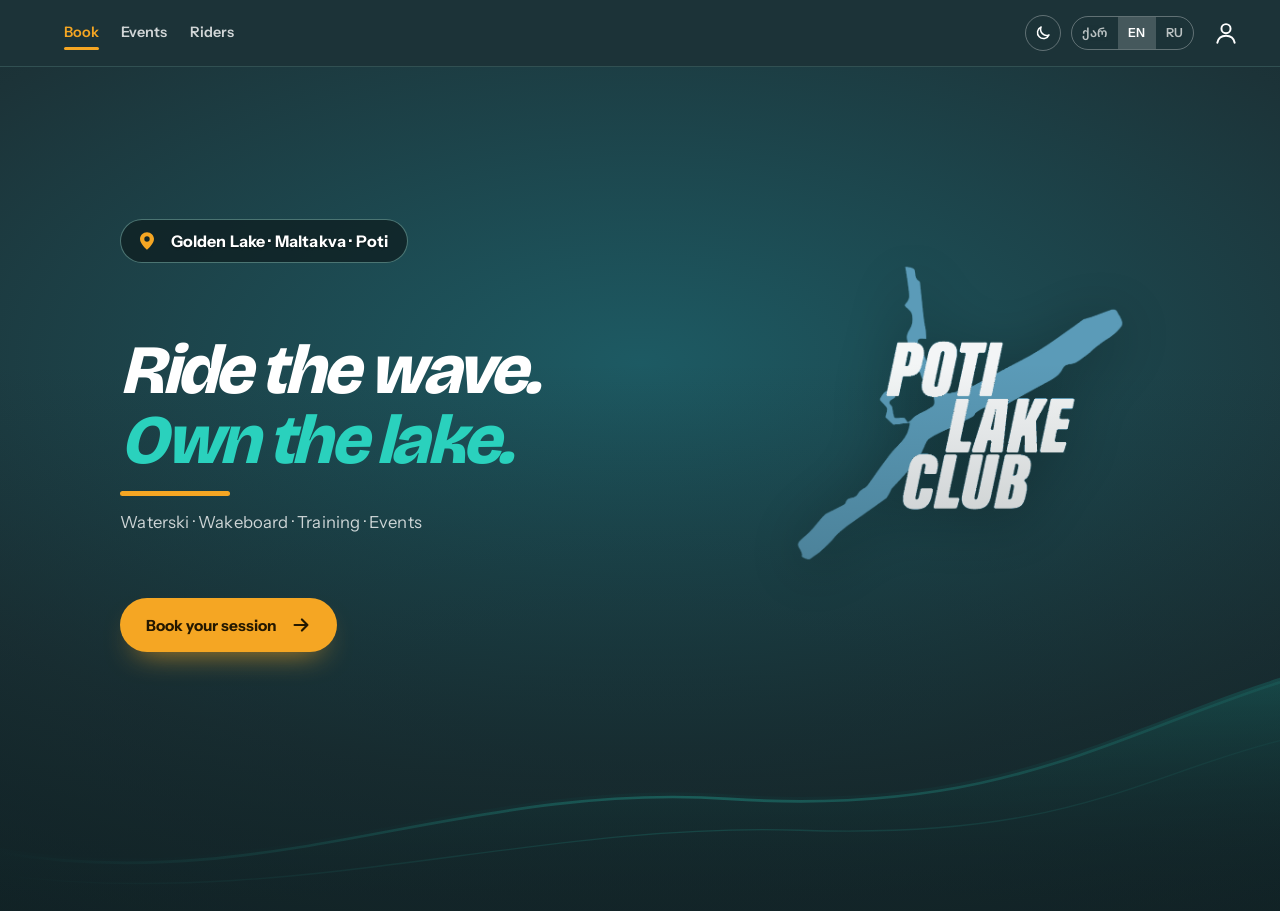
==== commit 8557e5da: "Home page logo 25% smaller (desktop and phone), same centre Co-Authored-By: Claude Opus 5.5 <noreply" ====
--- a/index.html
+++ b/index.html
@@ -20,8 +20,8 @@
   <link rel="preconnect" href="https://fonts.gstatic.com" crossorigin>
   <link href="https://fonts.googleapis.com/css2?family=Bricolage+Grotesque:opsz,wght@12..96,500..800&family=Instrument+Sans:wght@400..700&family=Noto+Sans+Display:wght@400;600;700;800&family=Noto+Sans+Georgian:wght@400;600;700;900&display=swap" rel="stylesheet">
   <meta name="color-scheme" content="light dark">
-  <script src="theme.js?v=20261126j"></script>
-  <link rel="stylesheet" href="styles.css?v=20261126j">
+  <script src="theme.js?v=20261126k"></script>
+  <link rel="stylesheet" href="styles.css?v=20261126k">
 <script>(function(){var o=0;try{o=sessionStorage.getItem("pw.open")||+sessionStorage.getItem("pw.step")>0}catch(e){}if(!o&&!location.hash&&!/[?&]pay=/.test(location.search))document.documentElement.classList.add("gate")})();</script>
 <script>document.documentElement.classList.add("boot");setTimeout(function(){document.documentElement.classList.remove("boot")},4000)</script>
 <style>html.boot body{visibility:hidden}</style>
@@ -346,13 +346,13 @@
 </dialog>
 <div class="toast" id="toast" role="status" hidden></div>
 
-<script src="config.js?v=20261126j"></script>
-<script src="demo.js?v=20261126j" defer></script>
-<script src="i18n.js?v=20261126j"></script>
-<script src="community-i18n.js?v=20261126j"></script>
-<script src="lib.js?v=20261126j"></script>
-<script src="auth-ui.js?v=20261126j"></script>
-<script src="app.js?v=20261126j"></script>
-<script src="wizard.js?v=20261126j"></script>
+<script src="config.js?v=20261126k"></script>
+<script src="demo.js?v=20261126k" defer></script>
+<script src="i18n.js?v=20261126k"></script>
+<script src="community-i18n.js?v=20261126k"></script>
+<script src="lib.js?v=20261126k"></script>
+<script src="auth-ui.js?v=20261126k"></script>
+<script src="app.js?v=20261126k"></script>
+<script src="wizard.js?v=20261126k"></script>
 </body>
 </html>
--- a/styles.css
+++ b/styles.css
@@ -1561,7 +1561,7 @@
 .visual .visual-text{z-index:1}
 /* desktop before "Book now": text left, big logo right */
 @media (min-width:901px){
-  html.gate .visual img.hero-bg{inset:17% 7.5% 18% auto!important;width:35%!important;height:auto!important;padding:0!important;transform:none!important;object-fit:contain;object-position:center}
+  html.gate .visual img.hero-bg{inset:17% 11.875% 18% auto!important;width:26.25%!important;margin-top:3.94%!important;height:auto!important;padding:0!important;transform:none!important;object-fit:contain;object-position:center}
   html.gate .visual .visual-text h1{font-size:clamp(3.4rem,5.4vw,6.2rem)!important;line-height:1.02}
   html.gate .visual .eyebrow{font-size:1rem!important;padding:.55rem 1.15rem!important}
   html.gate .visual .visual-text{justify-content:center;max-width:56%;padding-left:clamp(32px,6vw,110px);padding-top:0}
@@ -1607,7 +1607,7 @@
 /* ===== phones/tablets (home screen): everything fits one screen on every phone; the logo takes what is left, nothing overlaps ===== */
 @media (max-width:900px){
   html.gate .visual{display:flex!important;flex-direction:column;height:var(--hero-h,calc(100svh - 110px))!important;min-height:0!important;max-height:none}
-  html.gate .visual img.hero-bg{position:relative!important;inset:auto!important;transform:none!important;flex:1 1 0;min-height:0;width:100%!important;height:auto!important;max-height:none;padding:min(3svh,22px) 12% min(1.5svh,10px)!important;box-sizing:border-box;object-fit:contain!important;object-position:50% 50%!important}
+  html.gate .visual img.hero-bg{position:relative!important;inset:auto!important;transform:none!important;flex:1 1 0;min-height:0;width:100%!important;height:auto!important;max-height:none;padding:min(3svh,22px) 21.5% min(1.5svh,10px)!important;box-sizing:border-box;object-fit:contain!important;object-position:50% 50%!important}
   html.gate .visual .visual-text{position:relative!important;inset:auto!important;flex:0 0 auto;min-height:0!important;height:auto;padding:0 20px min(3svh,24px)!important;justify-content:flex-start!important;transform:none!important;overflow:visible}
   html.gate .visual .eyebrow{font-size:min(.9rem,1.9svh)!important;padding:min(.5rem,.9svh) .9rem!important;margin:0 0 min(1.6rem,2.6svh)!important}
   html.gate .visual .visual-text h1{font-size:min(11.5vw,6.4svh)!important;line-height:1.05;margin:0 0 min(.8rem,1.4svh)!important}
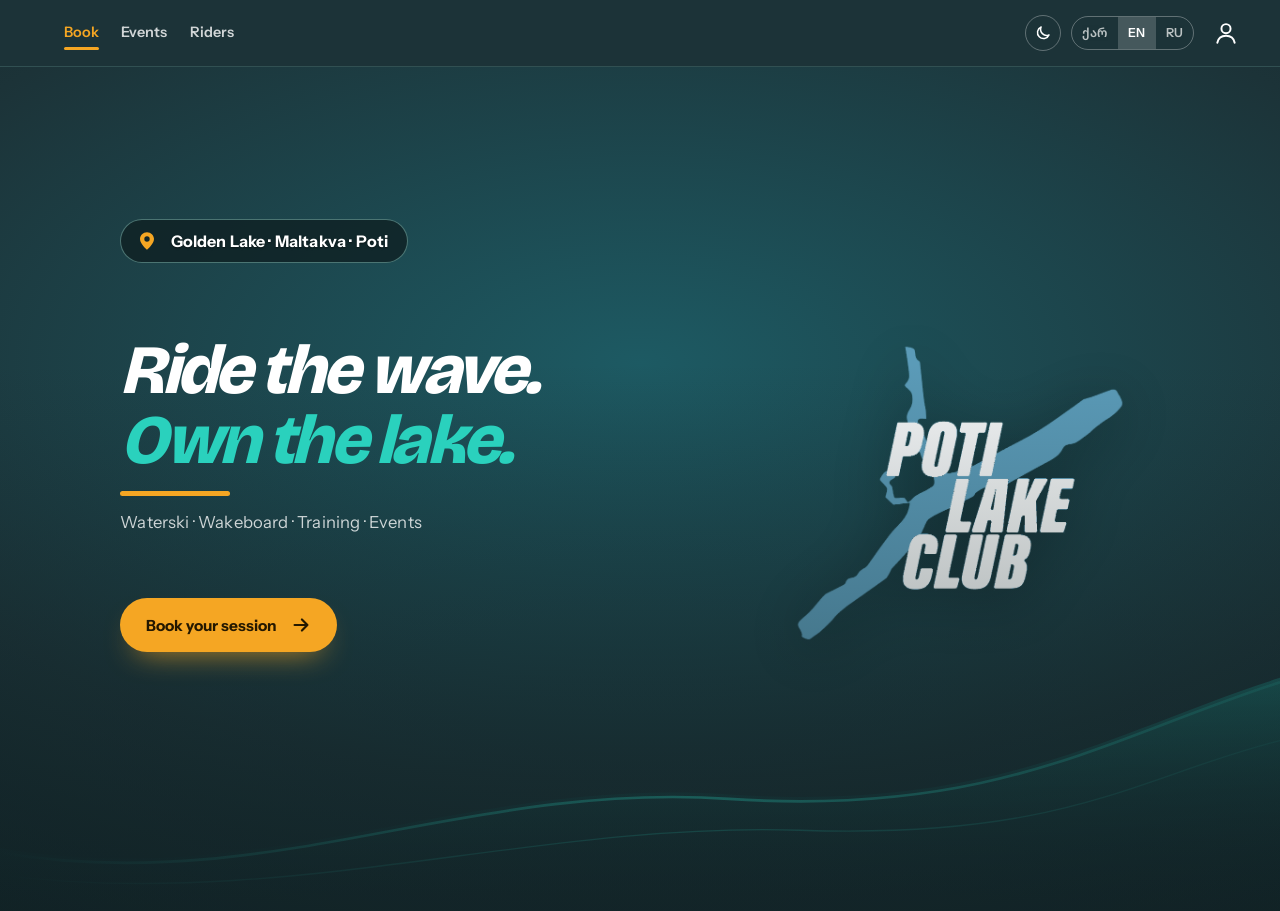
==== commit 97d474c1: "Home logo top aligned with the headline top on every desktop size Co-Authored-By: Claude Opus 5.5 <n" ====
--- a/index.html
+++ b/index.html
@@ -20,8 +20,8 @@
   <link rel="preconnect" href="https://fonts.gstatic.com" crossorigin>
   <link href="https://fonts.googleapis.com/css2?family=Bricolage+Grotesque:opsz,wght@12..96,500..800&family=Instrument+Sans:wght@400..700&family=Noto+Sans+Display:wght@400;600;700;800&family=Noto+Sans+Georgian:wght@400;600;700;900&display=swap" rel="stylesheet">
   <meta name="color-scheme" content="light dark">
-  <script src="theme.js?v=20261126k"></script>
-  <link rel="stylesheet" href="styles.css?v=20261126k">
+  <script src="theme.js?v=20261126l"></script>
+  <link rel="stylesheet" href="styles.css?v=20261126l">
 <script>(function(){var o=0;try{o=sessionStorage.getItem("pw.open")||+sessionStorage.getItem("pw.step")>0}catch(e){}if(!o&&!location.hash&&!/[?&]pay=/.test(location.search))document.documentElement.classList.add("gate")})();</script>
 <script>document.documentElement.classList.add("boot");setTimeout(function(){document.documentElement.classList.remove("boot")},4000)</script>
 <style>html.boot body{visibility:hidden}</style>
@@ -346,13 +346,13 @@
 </dialog>
 <div class="toast" id="toast" role="status" hidden></div>
 
-<script src="config.js?v=20261126k"></script>
-<script src="demo.js?v=20261126k" defer></script>
-<script src="i18n.js?v=20261126k"></script>
-<script src="community-i18n.js?v=20261126k"></script>
-<script src="lib.js?v=20261126k"></script>
-<script src="auth-ui.js?v=20261126k"></script>
-<script src="app.js?v=20261126k"></script>
-<script src="wizard.js?v=20261126k"></script>
+<script src="config.js?v=20261126l"></script>
+<script src="demo.js?v=20261126l" defer></script>
+<script src="i18n.js?v=20261126l"></script>
+<script src="community-i18n.js?v=20261126l"></script>
+<script src="lib.js?v=20261126l"></script>
+<script src="auth-ui.js?v=20261126l"></script>
+<script src="app.js?v=20261126l"></script>
+<script src="wizard.js?v=20261126l"></script>
 </body>
 </html>
--- a/styles.css
+++ b/styles.css
@@ -1561,7 +1561,7 @@
 .visual .visual-text{z-index:1}
 /* desktop before "Book now": text left, big logo right */
 @media (min-width:901px){
-  html.gate .visual img.hero-bg{inset:17% 11.875% 18% auto!important;width:26.25%!important;margin-top:3.94%!important;height:auto!important;padding:0!important;transform:none!important;object-fit:contain;object-position:center}
+  html.gate .visual img.hero-bg{inset:var(--logo-top,22%) 11.875% auto auto!important;width:26.25%!important;margin-top:0!important;height:auto!important;padding:0!important;transform:none!important;object-fit:contain;object-position:center}
   html.gate .visual .visual-text h1{font-size:clamp(3.4rem,5.4vw,6.2rem)!important;line-height:1.02}
   html.gate .visual .eyebrow{font-size:1rem!important;padding:.55rem 1.15rem!important}
   html.gate .visual .visual-text{justify-content:center;max-width:56%;padding-left:clamp(32px,6vw,110px);padding-top:0}
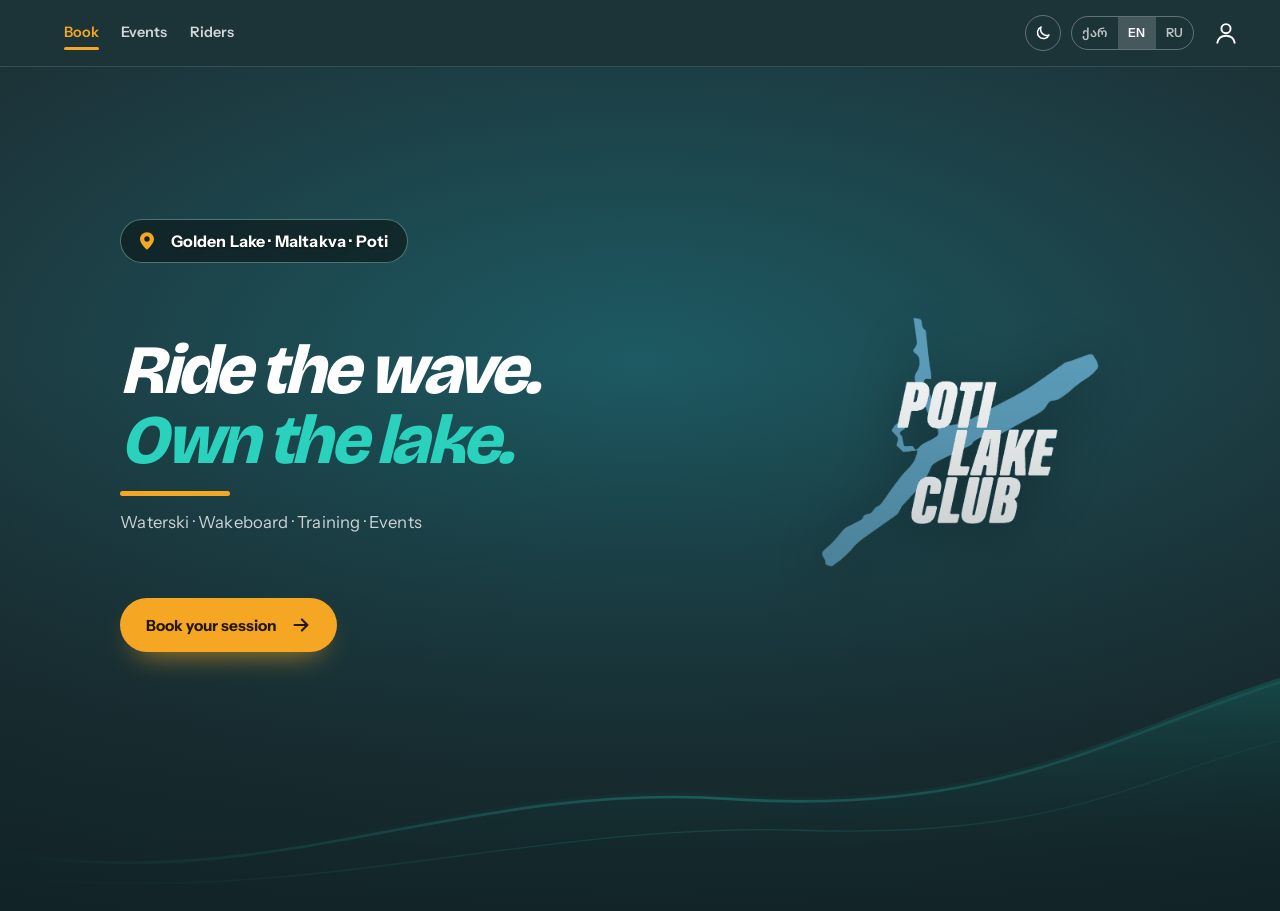
==== commit f015b19d: "Home logo 15% smaller, top just above the headline Co-Authored-By: Claude Opus 5.5 <noreply@anthropi" ====
--- a/index.html
+++ b/index.html
@@ -20,8 +20,8 @@
   <link rel="preconnect" href="https://fonts.gstatic.com" crossorigin>
   <link href="https://fonts.googleapis.com/css2?family=Bricolage+Grotesque:opsz,wght@12..96,500..800&family=Instrument+Sans:wght@400..700&family=Noto+Sans+Display:wght@400;600;700;800&family=Noto+Sans+Georgian:wght@400;600;700;900&display=swap" rel="stylesheet">
   <meta name="color-scheme" content="light dark">
-  <script src="theme.js?v=20261126l"></script>
-  <link rel="stylesheet" href="styles.css?v=20261126l">
+  <script src="theme.js?v=20261126m"></script>
+  <link rel="stylesheet" href="styles.css?v=20261126m">
 <script>(function(){var o=0;try{o=sessionStorage.getItem("pw.open")||+sessionStorage.getItem("pw.step")>0}catch(e){}if(!o&&!location.hash&&!/[?&]pay=/.test(location.search))document.documentElement.classList.add("gate")})();</script>
 <script>document.documentElement.classList.add("boot");setTimeout(function(){document.documentElement.classList.remove("boot")},4000)</script>
 <style>html.boot body{visibility:hidden}</style>
@@ -346,13 +346,13 @@
 </dialog>
 <div class="toast" id="toast" role="status" hidden></div>
 
-<script src="config.js?v=20261126l"></script>
-<script src="demo.js?v=20261126l" defer></script>
-<script src="i18n.js?v=20261126l"></script>
-<script src="community-i18n.js?v=20261126l"></script>
-<script src="lib.js?v=20261126l"></script>
-<script src="auth-ui.js?v=20261126l"></script>
-<script src="app.js?v=20261126l"></script>
-<script src="wizard.js?v=20261126l"></script>
+<script src="config.js?v=20261126m"></script>
+<script src="demo.js?v=20261126m" defer></script>
+<script src="i18n.js?v=20261126m"></script>
+<script src="community-i18n.js?v=20261126m"></script>
+<script src="lib.js?v=20261126m"></script>
+<script src="auth-ui.js?v=20261126m"></script>
+<script src="app.js?v=20261126m"></script>
+<script src="wizard.js?v=20261126m"></script>
 </body>
 </html>
--- a/styles.css
+++ b/styles.css
@@ -1561,7 +1561,7 @@
 .visual .visual-text{z-index:1}
 /* desktop before "Book now": text left, big logo right */
 @media (min-width:901px){
-  html.gate .visual img.hero-bg{inset:var(--logo-top,22%) 11.875% auto auto!important;width:26.25%!important;margin-top:0!important;height:auto!important;padding:0!important;transform:none!important;object-fit:contain;object-position:center}
+  html.gate .visual img.hero-bg{inset:var(--logo-top,20%) 13.84% auto auto!important;width:22.31%!important;margin-top:0!important;height:auto!important;padding:0!important;transform:none!important;object-fit:contain;object-position:center}
   html.gate .visual .visual-text h1{font-size:clamp(3.4rem,5.4vw,6.2rem)!important;line-height:1.02}
   html.gate .visual .eyebrow{font-size:1rem!important;padding:.55rem 1.15rem!important}
   html.gate .visual .visual-text{justify-content:center;max-width:56%;padding-left:clamp(32px,6vw,110px);padding-top:0}
@@ -1607,7 +1607,7 @@
 /* ===== phones/tablets (home screen): everything fits one screen on every phone; the logo takes what is left, nothing overlaps ===== */
 @media (max-width:900px){
   html.gate .visual{display:flex!important;flex-direction:column;height:var(--hero-h,calc(100svh - 110px))!important;min-height:0!important;max-height:none}
-  html.gate .visual img.hero-bg{position:relative!important;inset:auto!important;transform:none!important;flex:1 1 0;min-height:0;width:100%!important;height:auto!important;max-height:none;padding:min(3svh,22px) 21.5% min(1.5svh,10px)!important;box-sizing:border-box;object-fit:contain!important;object-position:50% 50%!important}
+  html.gate .visual img.hero-bg{position:relative!important;inset:auto!important;transform:none!important;flex:1 1 0;min-height:0;width:100%!important;height:auto!important;max-height:none;padding:min(3svh,22px) 25.8% min(1.5svh,10px)!important;box-sizing:border-box;object-fit:contain!important;object-position:50% 50%!important}
   html.gate .visual .visual-text{position:relative!important;inset:auto!important;flex:0 0 auto;min-height:0!important;height:auto;padding:0 20px min(3svh,24px)!important;justify-content:flex-start!important;transform:none!important;overflow:visible}
   html.gate .visual .eyebrow{font-size:min(.9rem,1.9svh)!important;padding:min(.5rem,.9svh) .9rem!important;margin:0 0 min(1.6rem,2.6svh)!important}
   html.gate .visual .visual-text h1{font-size:min(11.5vw,6.4svh)!important;line-height:1.05;margin:0 0 min(.8rem,1.4svh)!important}
